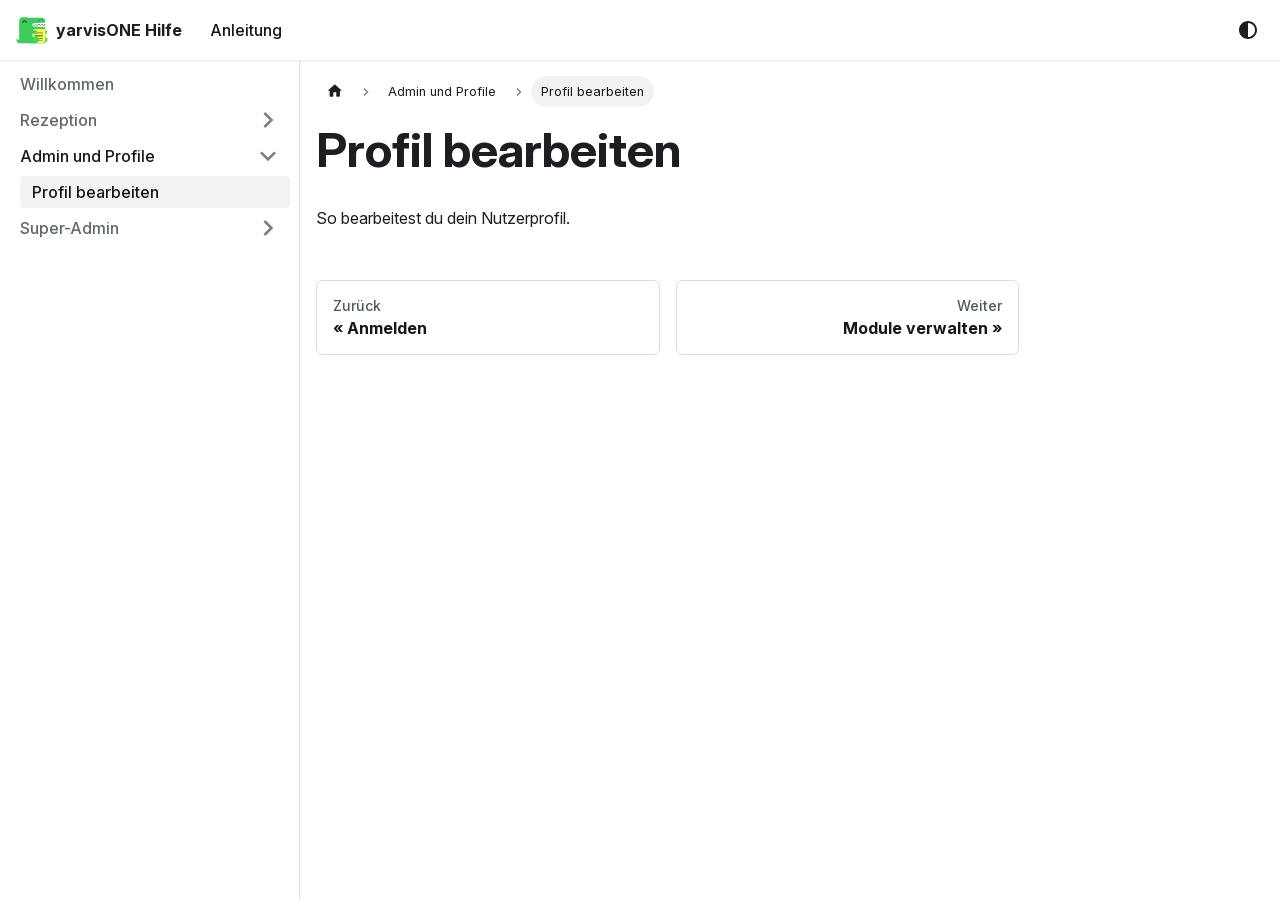
==== admin-und-profile/profil-bearbeiten/index.html @ 3ae90bac "Manual build: Branding/Catalyst-Farben, ohne Startseite Temporärer manueller Build von feature/user-" ====
<!doctype html>
<html lang="de" dir="ltr" class="docs-wrapper plugin-docs plugin-id-default docs-version-current docs-doc-page docs-doc-id-admin-und-profile/profil-bearbeiten" data-has-hydrated="false">
<head>
<meta charset="UTF-8">
<meta name="generator" content="Docusaurus v3.10.2">
<title data-rh="true">Profil bearbeiten | yarvisONE Hilfe</title><meta data-rh="true" name="viewport" content="width=device-width,initial-scale=1"><meta data-rh="true" name="twitter:card" content="summary_large_image"><meta data-rh="true" property="og:url" content="https://docs.yarvis.one/admin-und-profile/profil-bearbeiten"><meta data-rh="true" property="og:locale" content="de"><meta data-rh="true" name="docusaurus_locale" content="de"><meta data-rh="true" name="docsearch:language" content="de"><meta data-rh="true" name="docusaurus_version" content="current"><meta data-rh="true" name="docusaurus_tag" content="docs-default-current"><meta data-rh="true" name="docsearch:version" content="current"><meta data-rh="true" name="docsearch:docusaurus_tag" content="docs-default-current"><meta data-rh="true" property="og:title" content="Profil bearbeiten | yarvisONE Hilfe"><meta data-rh="true" name="description" content="So bearbeitest du dein Nutzerprofil."><meta data-rh="true" property="og:description" content="So bearbeitest du dein Nutzerprofil."><link data-rh="true" rel="icon" href="/img/favicon.ico"><link data-rh="true" rel="canonical" href="https://docs.yarvis.one/admin-und-profile/profil-bearbeiten"><link data-rh="true" rel="alternate" href="https://docs.yarvis.one/admin-und-profile/profil-bearbeiten" hreflang="de"><link data-rh="true" rel="alternate" href="https://docs.yarvis.one/admin-und-profile/profil-bearbeiten" hreflang="x-default"><script data-rh="true" type="application/ld+json">{"@context":"https://schema.org","@type":"BreadcrumbList","itemListElement":[{"@type":"ListItem","position":1,"name":"Profil bearbeiten","item":"https://docs.yarvis.one/admin-und-profile/profil-bearbeiten"}]}</script><link rel="stylesheet" href="/assets/css/styles.78bacae1.css">
<script src="/assets/js/runtime~main.dc24d5d1.js" defer="defer"></script>
<script src="/assets/js/main.1b3eb853.js" defer="defer"></script>
</head>
<body>
<svg style="display: none;"><defs>
<symbol id="theme-svg-external-link" viewBox="0 0 24 24"><path fill="currentColor" d="M21 13v10h-21v-19h12v2h-10v15h17v-8h2zm3-12h-10.988l4.035 4-6.977 7.07 2.828 2.828 6.977-7.07 4.125 4.172v-11z"/></symbol>
</defs></svg>
<script>!function(){var t=function(){try{return new URLSearchParams(window.location.search).get("docusaurus-theme")}catch(t){}}()||function(){try{return window.localStorage.getItem("theme")}catch(t){}}();document.documentElement.setAttribute("data-theme",t||(window.matchMedia("(prefers-color-scheme: dark)").matches?"dark":"light")),document.documentElement.setAttribute("data-theme-choice",t||"system")}(),function(){try{const c=new URLSearchParams(window.location.search).entries();for(var[t,e]of c)if(t.startsWith("docusaurus-data-")){var a=t.replace("docusaurus-data-","data-");document.documentElement.setAttribute(a,e)}}catch(t){}}()</script><div id="__docusaurus"><link rel="preload" as="image" href="/img/logo.svg"><div role="region" aria-label="Zum Hauptinhalt springen"><a class="skipToContent_fXgn" href="#__docusaurus_skipToContent_fallback">Zum Hauptinhalt springen</a></div><nav aria-label="Main" class="theme-layout-navbar navbar navbar--fixed-top"><div class="navbar__inner"><div class="theme-layout-navbar-left navbar__items"><button aria-label="Toggle navigation bar" aria-expanded="false" class="navbar__toggle clean-btn" type="button"><svg width="30" height="30" viewBox="0 0 30 30" aria-hidden="true"><path stroke="currentColor" stroke-linecap="round" stroke-miterlimit="10" stroke-width="2" d="M4 7h22M4 15h22M4 23h22"></path></svg></button><a class="navbar__brand" href="/"><div class="navbar__logo"><img src="/img/logo.svg" alt="yarvisONE Logo" class="themedComponent_mlkZ themedComponent--light_NVdE"><img src="/img/logo.svg" alt="yarvisONE Logo" class="themedComponent_mlkZ themedComponent--dark_xIcU"></div><b class="navbar__title text--truncate">yarvisONE Hilfe</b></a><a aria-current="page" class="navbar__item navbar__link navbar__link--active" href="/">Anleitung</a></div><div class="theme-layout-navbar-right navbar__items navbar__items--right"><div class="toggle_vylO colorModeToggle_DEke"><button class="clean-btn toggleButton_gllP toggleButtonDisabled_aARS" type="button" disabled="" title="system mode" aria-label="Umschalten zwischen dunkler und heller Ansicht (momentan system mode)"><svg viewBox="0 0 24 24" width="24" height="24" aria-hidden="true" class="toggleIcon_g3eP lightToggleIcon_pyhR"><path fill="currentColor" d="M12,9c1.65,0,3,1.35,3,3s-1.35,3-3,3s-3-1.35-3-3S10.35,9,12,9 M12,7c-2.76,0-5,2.24-5,5s2.24,5,5,5s5-2.24,5-5 S14.76,7,12,7L12,7z M2,13l2,0c0.55,0,1-0.45,1-1s-0.45-1-1-1l-2,0c-0.55,0-1,0.45-1,1S1.45,13,2,13z M20,13l2,0c0.55,0,1-0.45,1-1 s-0.45-1-1-1l-2,0c-0.55,0-1,0.45-1,1S19.45,13,20,13z M11,2v2c0,0.55,0.45,1,1,1s1-0.45,1-1V2c0-0.55-0.45-1-1-1S11,1.45,11,2z M11,20v2c0,0.55,0.45,1,1,1s1-0.45,1-1v-2c0-0.55-0.45-1-1-1C11.45,19,11,19.45,11,20z M5.99,4.58c-0.39-0.39-1.03-0.39-1.41,0 c-0.39,0.39-0.39,1.03,0,1.41l1.06,1.06c0.39,0.39,1.03,0.39,1.41,0s0.39-1.03,0-1.41L5.99,4.58z M18.36,16.95 c-0.39-0.39-1.03-0.39-1.41,0c-0.39,0.39-0.39,1.03,0,1.41l1.06,1.06c0.39,0.39,1.03,0.39,1.41,0c0.39-0.39,0.39-1.03,0-1.41 L18.36,16.95z M19.42,5.99c0.39-0.39,0.39-1.03,0-1.41c-0.39-0.39-1.03-0.39-1.41,0l-1.06,1.06c-0.39,0.39-0.39,1.03,0,1.41 s1.03,0.39,1.41,0L19.42,5.99z M7.05,18.36c0.39-0.39,0.39-1.03,0-1.41c-0.39-0.39-1.03-0.39-1.41,0l-1.06,1.06 c-0.39,0.39-0.39,1.03,0,1.41s1.03,0.39,1.41,0L7.05,18.36z"></path></svg><svg viewBox="0 0 24 24" width="24" height="24" aria-hidden="true" class="toggleIcon_g3eP darkToggleIcon_wfgR"><path fill="currentColor" d="M9.37,5.51C9.19,6.15,9.1,6.82,9.1,7.5c0,4.08,3.32,7.4,7.4,7.4c0.68,0,1.35-0.09,1.99-0.27C17.45,17.19,14.93,19,12,19 c-3.86,0-7-3.14-7-7C5,9.07,6.81,6.55,9.37,5.51z M12,3c-4.97,0-9,4.03-9,9s4.03,9,9,9s9-4.03,9-9c0-0.46-0.04-0.92-0.1-1.36 c-0.98,1.37-2.58,2.26-4.4,2.26c-2.98,0-5.4-2.42-5.4-5.4c0-1.81,0.89-3.42,2.26-4.4C12.92,3.04,12.46,3,12,3L12,3z"></path></svg><svg viewBox="0 0 24 24" width="24" height="24" aria-hidden="true" class="toggleIcon_g3eP systemToggleIcon_QzmC"><path fill="currentColor" d="m12 21c4.971 0 9-4.029 9-9s-4.029-9-9-9-9 4.029-9 9 4.029 9 9 9zm4.95-13.95c1.313 1.313 2.05 3.093 2.05 4.95s-0.738 3.637-2.05 4.95c-1.313 1.313-3.093 2.05-4.95 2.05v-14c1.857 0 3.637 0.737 4.95 2.05z"></path></svg></button></div><div class="navbarSearchContainer_Bca1"></div></div></div><div role="presentation" class="navbar-sidebar__backdrop"></div></nav><div id="__docusaurus_skipToContent_fallback" class="theme-layout-main main-wrapper mainWrapper_z2l0"><div class="docsWrapper_hBAB"><button aria-label="Zurück nach oben scrollen" class="clean-btn theme-back-to-top-button backToTopButton_sjWU" type="button"></button><div class="docRoot_UBD9"><aside class="theme-doc-sidebar-container docSidebarContainer_YfHR"><div class="sidebarViewport_aRkj"><div class="sidebar_njMd"><nav aria-label="Docs sidebar" class="menu thin-scrollbar menu_SIkG"><ul class="theme-doc-sidebar-menu menu__list"><li class="theme-doc-sidebar-item-link theme-doc-sidebar-item-link-level-1 menu__list-item"><a class="menu__link" href="/"><span class="linkLabel_WmDU">Willkommen</span></a></li><li class="theme-doc-sidebar-item-category theme-doc-sidebar-item-category-level-1 menu__list-item menu__list-item--collapsed"><div class="menu__list-item-collapsible"><a class="categoryLink_byQd menu__link menu__link--sublist menu__link--sublist-caret" role="button" aria-expanded="false" href="/rezeption/login"><span class="categoryLinkLabel_W154">Rezeption</span></a></div></li><li class="theme-doc-sidebar-item-category theme-doc-sidebar-item-category-level-1 menu__list-item"><div class="menu__list-item-collapsible"><a class="categoryLink_byQd menu__link menu__link--sublist menu__link--sublist-caret menu__link--active" role="button" aria-expanded="true" href="/admin-und-profile/profil-bearbeiten"><span class="categoryLinkLabel_W154">Admin und Profile</span></a></div><ul class="menu__list"><li class="theme-doc-sidebar-item-link theme-doc-sidebar-item-link-level-2 menu__list-item"><a class="menu__link menu__link--active" aria-current="page" tabindex="0" href="/admin-und-profile/profil-bearbeiten"><span class="linkLabel_WmDU">Profil bearbeiten</span></a></li></ul></li><li class="theme-doc-sidebar-item-category theme-doc-sidebar-item-category-level-1 menu__list-item menu__list-item--collapsed"><div class="menu__list-item-collapsible"><a class="categoryLink_byQd menu__link menu__link--sublist menu__link--sublist-caret" role="button" aria-expanded="false" href="/super-admin/module-verwalten"><span class="categoryLinkLabel_W154">Super-Admin</span></a></div></li></ul></nav></div></div></aside><main class="docMainContainer_TBSr"><div class="container padding-top--md padding-bottom--lg"><div class="row"><div class="col docItemCol_VOVn"><div class="docItemContainer_Djhp"><article><nav class="theme-doc-breadcrumbs breadcrumbsContainer_Z_bl" aria-label="Breadcrumbs"><ul class="breadcrumbs"><li class="breadcrumbs__item"><a aria-label="Home page" class="breadcrumbs__link" href="/"><svg viewBox="0 0 24 24" class="breadcrumbHomeIcon_YNFT"><path d="M10 19v-5h4v5c0 .55.45 1 1 1h3c.55 0 1-.45 1-1v-7h1.7c.46 0 .68-.57.33-.87L12.67 3.6c-.38-.34-.96-.34-1.34 0l-8.36 7.53c-.34.3-.13.87.33.87H5v7c0 .55.45 1 1 1h3c.55 0 1-.45 1-1z" fill="currentColor"></path></svg></a></li><li class="breadcrumbs__item"><span class="breadcrumbs__link">Admin und Profile</span></li><li class="breadcrumbs__item breadcrumbs__item--active"><span class="breadcrumbs__link">Profil bearbeiten</span></li></ul></nav><div class="theme-doc-markdown markdown"><header><h1>Profil bearbeiten</h1></header>
<p>So bearbeitest du dein Nutzerprofil.</p></div></article><nav class="docusaurus-mt-lg pagination-nav" aria-label="Dokumentation Seiten"><a class="pagination-nav__link pagination-nav__link--prev" href="/rezeption/login"><div class="pagination-nav__sublabel">Zurück</div><div class="pagination-nav__label">Anmelden</div></a><a class="pagination-nav__link pagination-nav__link--next" href="/super-admin/module-verwalten"><div class="pagination-nav__sublabel">Weiter</div><div class="pagination-nav__label">Module verwalten</div></a></nav></div></div></div></div></main></div></div></div></div>
</body>
</html>
---- assets/css/styles.78bacae1.css ----
.col,.container{padding:0 var(--ifm-spacing-horizontal);width:100%}.markdown>h2,.markdown>h3,.markdown>h4,.markdown>h5,.markdown>h6{margin-bottom:calc(var(--ifm-heading-vertical-rhythm-bottom)*var(--ifm-leading))}.markdown li,body{word-wrap:break-word}body,ol ol,ol ul,ul ol,ul ul{margin:0}pre,table{overflow:auto}blockquote,pre{margin:0 0 var(--ifm-spacing-vertical)}.breadcrumbs__link,.button{transition-timing-function:var(--ifm-transition-timing-default)}.button,code{vertical-align:middle}.button--outline.button--active,.button--outline:active,.button--outline:hover,:root{--ifm-button-color:var(--ifm-font-color-base-inverse)}.menu__link:hover,a{transition:color var(--ifm-transition-fast) var(--ifm-transition-timing-default)}.navbar--dark,:root{--ifm-navbar-link-hover-color:var(--ifm-color-primary)}.menu,.navbar-sidebar{overflow-x:hidden}:root,html[data-theme=dark]{--ifm-color-emphasis-500:var(--ifm-color-gray-500)}.toggleButton_gllP,html{-webkit-tap-highlight-color:transparent}.clean-list,.containsTaskList_mC6p,.details_lb9f>summary,.dropdown__menu,.menu__list{list-style:none}:root{--ifm-color-scheme:light;--ifm-dark-value:10%;--ifm-darker-value:15%;--ifm-darkest-value:30%;--ifm-light-value:15%;--ifm-lighter-value:30%;--ifm-lightest-value:50%;--ifm-contrast-background-value:90%;--ifm-contrast-foreground-value:70%;--ifm-contrast-background-dark-value:70%;--ifm-contrast-foreground-dark-value:90%;--ifm-color-primary:#3578e5;--ifm-color-secondary:#ebedf0;--ifm-color-success:#00a400;--ifm-color-info:#54c7ec;--ifm-color-warning:#ffba00;--ifm-color-danger:#fa383e;--ifm-color-primary-dark:#306cce;--ifm-color-primary-darker:#2d66c3;--ifm-color-primary-darkest:#2554a0;--ifm-color-primary-light:#538ce9;--ifm-color-primary-lighter:#72a1ed;--ifm-color-primary-lightest:#9abcf2;--ifm-color-primary-contrast-background:#ebf2fc;--ifm-color-primary-contrast-foreground:#102445;--ifm-color-secondary-dark:#d4d5d8;--ifm-color-secondary-darker:#c8c9cc;--ifm-color-secondary-darkest:#a4a6a8;--ifm-color-secondary-light:#eef0f2;--ifm-color-secondary-lighter:#f1f2f5;--ifm-color-secondary-lightest:#f5f6f8;--ifm-color-secondary-contrast-background:#fdfdfe;--ifm-color-secondary-contrast-foreground:#474748;--ifm-color-success-dark:#009400;--ifm-color-success-darker:#008b00;--ifm-color-success-darkest:#007300;--ifm-color-success-light:#26b226;--ifm-color-success-lighter:#4dbf4d;--ifm-color-success-lightest:#80d280;--ifm-color-success-contrast-background:#e6f6e6;--ifm-color-success-contrast-foreground:#003100;--ifm-color-info-dark:#4cb3d4;--ifm-color-info-darker:#47a9c9;--ifm-color-info-darkest:#3b8ba5;--ifm-color-info-light:#6ecfef;--ifm-color-info-lighter:#87d8f2;--ifm-color-info-lightest:#aae3f6;--ifm-color-info-contrast-background:#eef9fd;--ifm-color-info-contrast-foreground:#193c47;--ifm-color-warning-dark:#e6a700;--ifm-color-warning-darker:#d99e00;--ifm-color-warning-darkest:#b38200;--ifm-color-warning-light:#ffc426;--ifm-color-warning-lighter:#ffcf4d;--ifm-color-warning-lightest:#ffdd80;--ifm-color-warning-contrast-background:#fff8e6;--ifm-color-warning-contrast-foreground:#4d3800;--ifm-color-danger-dark:#e13238;--ifm-color-danger-darker:#d53035;--ifm-color-danger-darkest:#af272b;--ifm-color-danger-light:#fb565b;--ifm-color-danger-lighter:#fb7478;--ifm-color-danger-lightest:#fd9c9f;--ifm-color-danger-contrast-background:#ffebec;--ifm-color-danger-contrast-foreground:#4b1113;--ifm-color-white:#fff;--ifm-color-black:#000;--ifm-color-gray-0:var(--ifm-color-white);--ifm-color-gray-100:#f5f6f7;--ifm-color-gray-200:#ebedf0;--ifm-color-gray-300:#dadde1;--ifm-color-gray-400:#ccd0d5;--ifm-color-gray-500:#bec3c9;--ifm-color-gray-600:#8d949e;--ifm-color-gray-700:#606770;--ifm-color-gray-800:#444950;--ifm-color-gray-900:#1c1e21;--ifm-color-gray-1000:var(--ifm-color-black);--ifm-color-emphasis-0:var(--ifm-color-gray-0);--ifm-color-emphasis-100:var(--ifm-color-gray-100);--ifm-color-emphasis-200:var(--ifm-color-gray-200);--ifm-color-emphasis-300:var(--ifm-color-gray-300);--ifm-color-emphasis-400:var(--ifm-color-gray-400);--ifm-color-emphasis-600:var(--ifm-color-gray-600);--ifm-color-emphasis-700:var(--ifm-color-gray-700);--ifm-color-emphasis-800:var(--ifm-color-gray-800);--ifm-color-emphasis-900:var(--ifm-color-gray-900);--ifm-color-emphasis-1000:var(--ifm-color-gray-1000);--ifm-color-content:var(--ifm-color-emphasis-900);--ifm-color-content-inverse:var(--ifm-color-emphasis-0);--ifm-color-content-secondary:#525860;--ifm-background-color:#0000;--ifm-background-surface-color:var(--ifm-color-content-inverse);--ifm-global-border-width:1px;--ifm-global-radius:0.4rem;--ifm-hover-overlay:#0000000d;--ifm-font-color-base:var(--ifm-color-content);--ifm-font-color-base-inverse:var(--ifm-color-content-inverse);--ifm-font-color-secondary:var(--ifm-color-content-secondary);--ifm-font-family-base:system-ui,-apple-system,Segoe UI,Roboto,Ubuntu,Cantarell,Noto Sans,sans-serif,BlinkMacSystemFont,"Segoe UI",Helvetica,Arial,sans-serif,"Apple Color Emoji","Segoe UI Emoji","Segoe UI Symbol";--ifm-font-family-monospace:SFMono-Regular,Menlo,Monaco,Consolas,"Liberation Mono","Courier New",monospace;--ifm-font-size-base:100%;--ifm-font-weight-light:300;--ifm-font-weight-normal:400;--ifm-font-weight-semibold:500;--ifm-font-weight-bold:700;--ifm-font-weight-base:var(--ifm-font-weight-normal);--ifm-line-height-base:1.65;--ifm-global-spacing:1rem;--ifm-spacing-vertical:var(--ifm-global-spacing);--ifm-spacing-horizontal:var(--ifm-global-spacing);--ifm-transition-fast:200ms;--ifm-transition-slow:400ms;--ifm-transition-timing-default:cubic-bezier(0.08,0.52,0.52,1);--ifm-global-shadow-lw:0 1px 2px 0 #0000001a;--ifm-global-shadow-md:0 5px 40px #0003;--ifm-global-shadow-tl:0 12px 28px 0 #0003,0 2px 4px 0 #0000001a;--ifm-z-index-dropdown:100;--ifm-z-index-fixed:200;--ifm-z-index-overlay:400;--ifm-container-width:1140px;--ifm-container-width-xl:1320px;--ifm-code-background:#f6f7f8;--ifm-code-border-radius:var(--ifm-global-radius);--ifm-code-font-size:90%;--ifm-code-padding-horizontal:0.1rem;--ifm-code-padding-vertical:0.1rem;--ifm-pre-background:var(--ifm-code-background);--ifm-pre-border-radius:var(--ifm-code-border-radius);--ifm-pre-color:inherit;--ifm-pre-line-height:1.45;--ifm-pre-padding:1rem;--ifm-heading-color:inherit;--ifm-heading-margin-top:0;--ifm-heading-margin-bottom:var(--ifm-spacing-vertical);--ifm-heading-font-family:var(--ifm-font-family-base);--ifm-heading-font-weight:var(--ifm-font-weight-bold);--ifm-heading-line-height:1.25;--ifm-h1-font-size:2rem;--ifm-h2-font-size:1.5rem;--ifm-h3-font-size:1.25rem;--ifm-h4-font-size:1rem;--ifm-h5-font-size:0.875rem;--ifm-h6-font-size:0.85rem;--ifm-image-alignment-padding:1.25rem;--ifm-leading-desktop:1.25;--ifm-leading:calc(var(--ifm-leading-desktop)*1rem);--ifm-list-left-padding:2rem;--ifm-list-margin:1rem;--ifm-list-item-margin:0.25rem;--ifm-list-paragraph-margin:1rem;--ifm-table-cell-padding:0.75rem;--ifm-table-background:#0000;--ifm-table-stripe-background:#00000008;--ifm-table-border-width:1px;--ifm-table-border-color:var(--ifm-color-emphasis-300);--ifm-table-head-background:inherit;--ifm-table-head-color:inherit;--ifm-table-head-font-weight:var(--ifm-font-weight-bold);--ifm-table-cell-color:inherit;--ifm-link-color:var(--ifm-color-primary);--ifm-link-decoration:none;--ifm-link-hover-color:var(--ifm-link-color);--ifm-link-hover-decoration:underline;--ifm-paragraph-margin-bottom:var(--ifm-leading);--ifm-blockquote-font-size:var(--ifm-font-size-base);--ifm-blockquote-border-left-width:2px;--ifm-blockquote-padding-horizontal:var(--ifm-spacing-horizontal);--ifm-blockquote-padding-vertical:0;--ifm-blockquote-shadow:none;--ifm-blockquote-color:var(--ifm-color-emphasis-800);--ifm-blockquote-border-color:var(--ifm-color-emphasis-300);--ifm-hr-background-color:var(--ifm-color-emphasis-500);--ifm-hr-height:1px;--ifm-hr-margin-vertical:1.5rem;--ifm-scrollbar-size:7px;--ifm-scrollbar-track-background-color:#f1f1f1;--ifm-scrollbar-thumb-background-color:silver;--ifm-scrollbar-thumb-hover-background-color:#a7a7a7;--ifm-alert-background-color:inherit;--ifm-alert-border-color:inherit;--ifm-alert-border-radius:var(--ifm-global-radius);--ifm-alert-border-width:0px;--ifm-alert-border-left-width:5px;--ifm-alert-color:var(--ifm-font-color-base);--ifm-alert-padding-horizontal:var(--ifm-spacing-horizontal);--ifm-alert-padding-vertical:var(--ifm-spacing-vertical);--ifm-alert-shadow:var(--ifm-global-shadow-lw);--ifm-avatar-intro-margin:1rem;--ifm-avatar-intro-alignment:inherit;--ifm-avatar-photo-size:3rem;--ifm-badge-background-color:inherit;--ifm-badge-border-color:inherit;--ifm-badge-border-radius:var(--ifm-global-radius);--ifm-badge-border-width:var(--ifm-global-border-width);--ifm-badge-color:var(--ifm-color-white);--ifm-badge-padding-horizontal:calc(var(--ifm-spacing-horizontal)*0.5);--ifm-badge-padding-vertical:calc(var(--ifm-spacing-vertical)*0.25);--ifm-breadcrumb-border-radius:1.5rem;--ifm-breadcrumb-spacing:0.5rem;--ifm-breadcrumb-color-active:var(--ifm-color-primary);--ifm-breadcrumb-item-background-active:var(--ifm-hover-overlay);--ifm-breadcrumb-padding-horizontal:0.8rem;--ifm-breadcrumb-padding-vertical:0.4rem;--ifm-breadcrumb-size-multiplier:1;--ifm-breadcrumb-separator:url('data:image/svg+xml;utf8,<svg xmlns="http://www.w3.org/2000/svg" x="0px" y="0px" viewBox="0 0 256 256"><g><g><polygon points="79.093,0 48.907,30.187 146.72,128 48.907,225.813 79.093,256 207.093,128"/></g></g><g></g><g></g><g></g><g></g><g></g><g></g><g></g><g></g><g></g><g></g><g></g><g></g><g></g><g></g><g></g></svg>');--ifm-breadcrumb-separator-filter:none;--ifm-breadcrumb-separator-size:0.5rem;--ifm-breadcrumb-separator-size-multiplier:1.25;--ifm-button-background-color:inherit;--ifm-button-border-color:var(--ifm-button-background-color);--ifm-button-border-width:var(--ifm-global-border-width);--ifm-button-font-weight:var(--ifm-font-weight-bold);--ifm-button-padding-horizontal:1.5rem;--ifm-button-padding-vertical:0.375rem;--ifm-button-size-multiplier:1;--ifm-button-transition-duration:var(--ifm-transition-fast);--ifm-button-border-radius:calc(var(--ifm-global-radius)*var(--ifm-button-size-multiplier));--ifm-button-group-spacing:2px;--ifm-card-background-color:var(--ifm-background-surface-color);--ifm-card-border-radius:calc(var(--ifm-global-radius)*2);--ifm-card-horizontal-spacing:var(--ifm-global-spacing);--ifm-card-vertical-spacing:var(--ifm-global-spacing);--ifm-toc-border-color:var(--ifm-color-emphasis-300);--ifm-toc-link-color:var(--ifm-color-content-secondary);--ifm-toc-padding-vertical:0.5rem;--ifm-toc-padding-horizontal:0.5rem;--ifm-dropdown-background-color:var(--ifm-background-surface-color);--ifm-dropdown-font-weight:var(--ifm-font-weight-semibold);--ifm-dropdown-link-color:var(--ifm-font-color-base);--ifm-dropdown-hover-background-color:var(--ifm-hover-overlay);--ifm-footer-background-color:var(--ifm-color-emphasis-100);--ifm-footer-color:inherit;--ifm-footer-link-color:var(--ifm-color-emphasis-700);--ifm-footer-link-hover-color:var(--ifm-color-primary);--ifm-footer-link-horizontal-spacing:0.5rem;--ifm-footer-padding-horizontal:calc(var(--ifm-spacing-horizontal)*2);--ifm-footer-padding-vertical:calc(var(--ifm-spacing-vertical)*2);--ifm-footer-title-color:inherit;--ifm-footer-logo-max-width:min(30rem,90vw);--ifm-hero-background-color:var(--ifm-background-surface-color);--ifm-hero-text-color:var(--ifm-color-emphasis-800);--ifm-menu-color:var(--ifm-color-emphasis-700);--ifm-menu-color-active:var(--ifm-color-primary);--ifm-menu-color-background-active:var(--ifm-hover-overlay);--ifm-menu-color-background-hover:var(--ifm-hover-overlay);--ifm-menu-link-padding-horizontal:0.75rem;--ifm-menu-link-padding-vertical:0.375rem;--ifm-menu-link-sublist-icon:url('data:image/svg+xml;utf8,<svg xmlns="http://www.w3.org/2000/svg" width="16px" height="16px" viewBox="0 0 24 24"><path fill="rgba(0,0,0,0.5)" d="M7.41 15.41L12 10.83l4.59 4.58L18 14l-6-6-6 6z"></path></svg>');--ifm-menu-link-sublist-icon-filter:none;--ifm-navbar-background-color:var(--ifm-background-surface-color);--ifm-navbar-height:3.75rem;--ifm-navbar-item-padding-horizontal:0.75rem;--ifm-navbar-item-padding-vertical:0.25rem;--ifm-navbar-link-color:var(--ifm-font-color-base);--ifm-navbar-link-active-color:var(--ifm-link-color);--ifm-navbar-padding-horizontal:var(--ifm-spacing-horizontal);--ifm-navbar-padding-vertical:calc(var(--ifm-spacing-vertical)*0.5);--ifm-navbar-shadow:var(--ifm-global-shadow-lw);--ifm-navbar-search-input-background-color:var(--ifm-color-emphasis-200);--ifm-navbar-search-input-color:var(--ifm-color-emphasis-800);--ifm-navbar-search-input-placeholder-color:var(--ifm-color-emphasis-500);--ifm-navbar-search-input-icon:url('data:image/svg+xml;utf8,<svg fill="currentColor" xmlns="http://www.w3.org/2000/svg" viewBox="0 0 16 16" height="16px" width="16px"><path d="M6.02945,10.20327a4.17382,4.17382,0,1,1,4.17382-4.17382A4.15609,4.15609,0,0,1,6.02945,10.20327Zm9.69195,4.2199L10.8989,9.59979A5.88021,5.88021,0,0,0,12.058,6.02856,6.00467,6.00467,0,1,0,9.59979,10.8989l4.82338,4.82338a.89729.89729,0,0,0,1.29912,0,.89749.89749,0,0,0-.00087-1.29909Z" /></svg>');--ifm-navbar-sidebar-width:83vw;--ifm-pagination-border-radius:var(--ifm-global-radius);--ifm-pagination-color-active:var(--ifm-color-primary);--ifm-pagination-font-size:1rem;--ifm-pagination-item-active-background:var(--ifm-hover-overlay);--ifm-pagination-page-spacing:0.2em;--ifm-pagination-padding-horizontal:calc(var(--ifm-spacing-horizontal)*1);--ifm-pagination-padding-vertical:calc(var(--ifm-spacing-vertical)*0.25);--ifm-pagination-nav-border-radius:var(--ifm-global-radius);--ifm-pagination-nav-color-hover:var(--ifm-color-primary);--ifm-pills-color-active:var(--ifm-color-primary);--ifm-pills-color-background-active:var(--ifm-hover-overlay);--ifm-pills-spacing:0.125rem;--ifm-tabs-color:var(--ifm-font-color-secondary);--ifm-tabs-color-active:var(--ifm-color-primary);--ifm-tabs-color-active-border:var(--ifm-tabs-color-active);--ifm-tabs-padding-horizontal:1rem;--ifm-tabs-padding-vertical:1rem}.badge--danger,.badge--info,.badge--primary,.badge--secondary,.badge--success,.badge--warning{--ifm-badge-border-color:var(--ifm-badge-background-color)}.button--link,.button--outline{--ifm-button-background-color:#0000}*{box-sizing:border-box}html{background-color:var(--ifm-background-color);color:var(--ifm-font-color-base);color-scheme:var(--ifm-color-scheme);font:var(--ifm-font-size-base)/var(--ifm-line-height-base) var(--ifm-font-family-base);-webkit-font-smoothing:antialiased;text-rendering:optimizelegibility;-webkit-text-size-adjust:100%;text-size-adjust:100%}iframe{border:0;color-scheme:auto}.container{margin:0 auto;max-width:var(--ifm-container-width)}.container--fluid{max-width:inherit}.row{display:flex;flex-wrap:wrap;margin:0 calc(var(--ifm-spacing-horizontal)*-1)}.margin-bottom--none,.margin-vert--none,.markdown>:last-child{margin-bottom:0!important}.margin-top--none,.margin-vert--none{margin-top:0!important}.row--no-gutters{margin-left:0;margin-right:0}.margin-horiz--none,.margin-right--none{margin-right:0!important}.row--no-gutters>.col{padding-left:0;padding-right:0}.row--align-top{align-items:flex-start}.row--align-bottom{align-items:flex-end}.menuExternalLink_NmtK,.row--align-center{align-items:center}.row--align-stretch{align-items:stretch}.row--align-baseline{align-items:baseline}.col{--ifm-col-width:100%;flex:1 0;margin-left:0;max-width:var(--ifm-col-width)}.padding-bottom--none,.padding-vert--none{padding-bottom:0!important}.padding-top--none,.padding-vert--none{padding-top:0!important}.padding-horiz--none,.padding-left--none{padding-left:0!important}.padding-horiz--none,.padding-right--none{padding-right:0!important}.col[class*=col--]{flex:0 0 var(--ifm-col-width)}.col--1{--ifm-col-width:8.33333%}.col--offset-1{margin-left:8.33333%}.col--2{--ifm-col-width:16.66667%}.col--offset-2{margin-left:16.66667%}.col--3{--ifm-col-width:25%}.col--offset-3{margin-left:25%}.col--4{--ifm-col-width:33.33333%}.col--offset-4{margin-left:33.33333%}.col--5{--ifm-col-width:41.66667%}.col--offset-5{margin-left:41.66667%}.col--6{--ifm-col-width:50%}.col--offset-6{margin-left:50%}.col--7{--ifm-col-width:58.33333%}.col--offset-7{margin-left:58.33333%}.col--8{--ifm-col-width:66.66667%}.col--offset-8{margin-left:66.66667%}.col--9{--ifm-col-width:75%}.col--offset-9{margin-left:75%}.col--10{--ifm-col-width:83.33333%}.col--offset-10{margin-left:83.33333%}.col--11{--ifm-col-width:91.66667%}.col--offset-11{margin-left:91.66667%}.col--12{--ifm-col-width:100%}.col--offset-12{margin-left:100%}.margin-horiz--none,.margin-left--none{margin-left:0!important}.margin--none{margin:0!important}.margin-bottom--xs,.margin-vert--xs{margin-bottom:.25rem!important}.margin-top--xs,.margin-vert--xs{margin-top:.25rem!important}.margin-horiz--xs,.margin-left--xs{margin-left:.25rem!important}.margin-horiz--xs,.margin-right--xs{margin-right:.25rem!important}.margin--xs{margin:.25rem!important}.margin-bottom--sm,.margin-vert--sm{margin-bottom:.5rem!important}.margin-top--sm,.margin-vert--sm{margin-top:.5rem!important}.margin-horiz--sm,.margin-left--sm{margin-left:.5rem!important}.margin-horiz--sm,.margin-right--sm{margin-right:.5rem!important}.margin--sm{margin:.5rem!important}.margin-bottom--md,.margin-vert--md{margin-bottom:1rem!important}.margin-top--md,.margin-vert--md{margin-top:1rem!important}.margin-horiz--md,.margin-left--md{margin-left:1rem!important}.margin-horiz--md,.margin-right--md{margin-right:1rem!important}.margin--md{margin:1rem!important}.margin-bottom--lg,.margin-vert--lg{margin-bottom:2rem!important}.margin-top--lg,.margin-vert--lg{margin-top:2rem!important}.margin-horiz--lg,.margin-left--lg{margin-left:2rem!important}.margin-horiz--lg,.margin-right--lg{margin-right:2rem!important}.margin--lg{margin:2rem!important}.margin-bottom--xl,.margin-vert--xl{margin-bottom:5rem!important}.margin-top--xl,.margin-vert--xl{margin-top:5rem!important}.margin-horiz--xl,.margin-left--xl{margin-left:5rem!important}.margin-horiz--xl,.margin-right--xl{margin-right:5rem!important}.margin--xl{margin:5rem!important}.padding--none{padding:0!important}.padding-bottom--xs,.padding-vert--xs{padding-bottom:.25rem!important}.padding-top--xs,.padding-vert--xs{padding-top:.25rem!important}.padding-horiz--xs,.padding-left--xs{padding-left:.25rem!important}.padding-horiz--xs,.padding-right--xs{padding-right:.25rem!important}.padding--xs{padding:.25rem!important}.padding-bottom--sm,.padding-vert--sm{padding-bottom:.5rem!important}.padding-top--sm,.padding-vert--sm{padding-top:.5rem!important}.padding-horiz--sm,.padding-left--sm{padding-left:.5rem!important}.padding-horiz--sm,.padding-right--sm{padding-right:.5rem!important}.padding--sm{padding:.5rem!important}.padding-bottom--md,.padding-vert--md{padding-bottom:1rem!important}.padding-top--md,.padding-vert--md{padding-top:1rem!important}.padding-horiz--md,.padding-left--md{padding-left:1rem!important}.padding-horiz--md,.padding-right--md{padding-right:1rem!important}.padding--md{padding:1rem!important}.padding-bottom--lg,.padding-vert--lg{padding-bottom:2rem!important}.padding-top--lg,.padding-vert--lg{padding-top:2rem!important}.padding-horiz--lg,.padding-left--lg{padding-left:2rem!important}.padding-horiz--lg,.padding-right--lg{padding-right:2rem!important}.padding--lg{padding:2rem!important}.padding-bottom--xl,.padding-vert--xl{padding-bottom:5rem!important}.padding-top--xl,.padding-vert--xl{padding-top:5rem!important}.padding-horiz--xl,.padding-left--xl{padding-left:5rem!important}.padding-horiz--xl,.padding-right--xl{padding-right:5rem!important}.padding--xl{padding:5rem!important}code{background-color:var(--ifm-code-background);border:.1rem solid #0000001a;border-radius:var(--ifm-code-border-radius);font-family:var(--ifm-font-family-monospace);font-size:var(--ifm-code-font-size);padding:var(--ifm-code-padding-vertical) var(--ifm-code-padding-horizontal)}a code{color:inherit}pre{background-color:var(--ifm-pre-background);border-radius:var(--ifm-pre-border-radius);color:var(--ifm-pre-color);font:var(--ifm-code-font-size)/var(--ifm-pre-line-height) var(--ifm-font-family-monospace);padding:var(--ifm-pre-padding)}pre code{background-color:initial;border:none;font-size:100%;line-height:inherit;padding:0}kbd{background-color:var(--ifm-color-emphasis-0);border:1px solid var(--ifm-color-emphasis-400);border-radius:.2rem;box-shadow:inset 0 -1px 0 var(--ifm-color-emphasis-400);color:var(--ifm-color-emphasis-800);font:80% var(--ifm-font-family-monospace);padding:.15rem .3rem}h1,h2,h3,h4,h5,h6{color:var(--ifm-heading-color);font-family:var(--ifm-heading-font-family);font-weight:var(--ifm-heading-font-weight);line-height:var(--ifm-heading-line-height);margin:var(--ifm-heading-margin-top) 0 var(--ifm-heading-margin-bottom) 0}h1{font-size:var(--ifm-h1-font-size)}h2{font-size:var(--ifm-h2-font-size)}h3{font-size:var(--ifm-h3-font-size)}h4{font-size:var(--ifm-h4-font-size)}h5{font-size:var(--ifm-h5-font-size)}h6{font-size:var(--ifm-h6-font-size)}img{max-width:100%}img[align=right]{padding-left:var(--image-alignment-padding)}img[align=left]{padding-right:var(--image-alignment-padding)}.markdown{--ifm-h1-vertical-rhythm-top:3;--ifm-h2-vertical-rhythm-top:2;--ifm-h3-vertical-rhythm-top:1.5;--ifm-heading-vertical-rhythm-top:1.25;--ifm-h1-vertical-rhythm-bottom:1.25;--ifm-heading-vertical-rhythm-bottom:1}.markdown:after,.markdown:before{content:"";display:table}.markdown:after{clear:both}.markdown h1:first-child{--ifm-h1-font-size:3rem;margin-bottom:calc(var(--ifm-h1-vertical-rhythm-bottom)*var(--ifm-leading))}.markdown>h2{--ifm-h2-font-size:2rem;margin-top:calc(var(--ifm-h2-vertical-rhythm-top)*var(--ifm-leading))}.markdown>h3{--ifm-h3-font-size:1.5rem;margin-top:calc(var(--ifm-h3-vertical-rhythm-top)*var(--ifm-leading))}.markdown>h4,.markdown>h5,.markdown>h6{margin-top:calc(var(--ifm-heading-vertical-rhythm-top)*var(--ifm-leading))}.markdown>p,.markdown>pre,.markdown>ul{margin-bottom:var(--ifm-leading)}.markdown li>p{margin-top:var(--ifm-list-paragraph-margin)}.markdown li+li{margin-top:var(--ifm-list-item-margin)}ol,ul{margin:0 0 var(--ifm-list-margin);padding-left:var(--ifm-list-left-padding)}ol ol,ul ol{list-style-type:lower-roman}ol ol ol,ol ul ol,ul ol ol,ul ul ol{list-style-type:lower-alpha}table{border-collapse:collapse;display:block;margin-bottom:var(--ifm-spacing-vertical)}table thead tr{border-bottom:2px solid var(--ifm-table-border-color)}table thead,table tr:nth-child(2n){background-color:var(--ifm-table-stripe-background)}table tr{background-color:var(--ifm-table-background);border-top:var(--ifm-table-border-width) solid var(--ifm-table-border-color)}table td,table th{border:var(--ifm-table-border-width) solid var(--ifm-table-border-color);padding:var(--ifm-table-cell-padding)}table th{background-color:var(--ifm-table-head-background);color:var(--ifm-table-head-color);font-weight:var(--ifm-table-head-font-weight)}table td{color:var(--ifm-table-cell-color)}strong{font-weight:var(--ifm-font-weight-bold)}a{color:var(--ifm-link-color);text-decoration:var(--ifm-link-decoration)}a:hover{color:var(--ifm-link-hover-color);text-decoration:var(--ifm-link-hover-decoration)}.button:hover,.text--no-decoration,.text--no-decoration:hover,a:not([href]){-webkit-text-decoration:none;text-decoration:none}p{margin:0 0 var(--ifm-paragraph-margin-bottom)}blockquote{border-left:var(--ifm-blockquote-border-left-width) solid var(--ifm-blockquote-border-color);box-shadow:var(--ifm-blockquote-shadow);color:var(--ifm-blockquote-color);font-size:var(--ifm-blockquote-font-size);padding:var(--ifm-blockquote-padding-vertical) var(--ifm-blockquote-padding-horizontal)}blockquote>:first-child{margin-top:0}blockquote>:last-child{margin-bottom:0}hr{background-color:var(--ifm-hr-background-color);border:0;height:var(--ifm-hr-height);margin:var(--ifm-hr-margin-vertical) 0}.shadow--lw{box-shadow:var(--ifm-global-shadow-lw)!important}.shadow--md{box-shadow:var(--ifm-global-shadow-md)!important}.shadow--tl{box-shadow:var(--ifm-global-shadow-tl)!important}.text--primary,.wordWrapButtonEnabled_uzNF .wordWrapButtonIcon_b1P5{color:var(--ifm-color-primary)}.text--secondary{color:var(--ifm-color-secondary)}.text--success{color:var(--ifm-color-success)}.text--info{color:var(--ifm-color-info)}.text--warning{color:var(--ifm-color-warning)}.text--danger{color:var(--ifm-color-danger)}.text--center{text-align:center}.text--left{text-align:left}.text--justify{text-align:justify}.text--right{text-align:right}.text--capitalize{text-transform:capitalize}.text--lowercase{text-transform:lowercase}.admonitionHeading_Gvgb,.alert__heading,.text--uppercase{text-transform:uppercase}.text--light{font-weight:var(--ifm-font-weight-light)}.text--normal{font-weight:var(--ifm-font-weight-normal)}.text--semibold{font-weight:var(--ifm-font-weight-semibold)}.text--bold{font-weight:var(--ifm-font-weight-bold)}.text--italic{font-style:italic}.text--truncate{overflow:hidden;text-overflow:ellipsis;white-space:nowrap}.text--break{word-wrap:break-word!important;word-break:break-word!important}.clean-btn{background:none;border:none;color:inherit;cursor:pointer;font-family:inherit;padding:0}.alert,.alert .close{color:var(--ifm-alert-foreground-color)}.clean-list{padding-left:0}.alert--primary{--ifm-alert-background-color:var(--ifm-color-primary-contrast-background);--ifm-alert-background-color-highlight:#3578e526;--ifm-alert-foreground-color:var(--ifm-color-primary-contrast-foreground);--ifm-alert-border-color:var(--ifm-color-primary-dark)}.alert--secondary{--ifm-alert-background-color:var(--ifm-color-secondary-contrast-background);--ifm-alert-background-color-highlight:#ebedf026;--ifm-alert-foreground-color:var(--ifm-color-secondary-contrast-foreground);--ifm-alert-border-color:var(--ifm-color-secondary-dark)}.alert--success{--ifm-alert-background-color:var(--ifm-color-success-contrast-background);--ifm-alert-background-color-highlight:#00a40026;--ifm-alert-foreground-color:var(--ifm-color-success-contrast-foreground);--ifm-alert-border-color:var(--ifm-color-success-dark)}.alert--info{--ifm-alert-background-color:var(--ifm-color-info-contrast-background);--ifm-alert-background-color-highlight:#54c7ec26;--ifm-alert-foreground-color:var(--ifm-color-info-contrast-foreground);--ifm-alert-border-color:var(--ifm-color-info-dark)}.alert--warning{--ifm-alert-background-color:var(--ifm-color-warning-contrast-background);--ifm-alert-background-color-highlight:#ffba0026;--ifm-alert-foreground-color:var(--ifm-color-warning-contrast-foreground);--ifm-alert-border-color:var(--ifm-color-warning-dark)}.alert--danger{--ifm-alert-background-color:var(--ifm-color-danger-contrast-background);--ifm-alert-background-color-highlight:#fa383e26;--ifm-alert-foreground-color:var(--ifm-color-danger-contrast-foreground);--ifm-alert-border-color:var(--ifm-color-danger-dark)}.alert{--ifm-code-background:var(--ifm-alert-background-color-highlight);--ifm-link-color:var(--ifm-alert-foreground-color);--ifm-link-hover-color:var(--ifm-alert-foreground-color);--ifm-link-decoration:underline;--ifm-tabs-color:var(--ifm-alert-foreground-color);--ifm-tabs-color-active:var(--ifm-alert-foreground-color);--ifm-tabs-color-active-border:var(--ifm-alert-border-color);background-color:var(--ifm-alert-background-color);border:var(--ifm-alert-border-width) solid var(--ifm-alert-border-color);border-left-width:var(--ifm-alert-border-left-width);border-radius:var(--ifm-alert-border-radius);box-shadow:var(--ifm-alert-shadow);padding:var(--ifm-alert-padding-vertical) var(--ifm-alert-padding-horizontal)}.alert__heading{align-items:center;display:flex;font:700 var(--ifm-h5-font-size)/var(--ifm-heading-line-height) var(--ifm-heading-font-family);margin-bottom:.5rem}.alert__icon{display:inline-flex;margin-right:.4em}.alert__icon svg{fill:var(--ifm-alert-foreground-color);stroke:var(--ifm-alert-foreground-color);stroke-width:0}.alert .close{margin:calc(var(--ifm-alert-padding-vertical)*-1) calc(var(--ifm-alert-padding-horizontal)*-1) 0 0;opacity:.75}.alert .close:focus,.alert .close:hover{opacity:1}.alert a{text-decoration-color:var(--ifm-alert-border-color)}.alert a:hover{text-decoration-thickness:2px}.avatar{column-gap:var(--ifm-avatar-intro-margin);display:flex}.avatar__photo{border-radius:50%;display:block;height:var(--ifm-avatar-photo-size);overflow:hidden;width:var(--ifm-avatar-photo-size)}.card--full-height,.navbar__logo img,body,html{height:100%}.avatar__photo--sm{--ifm-avatar-photo-size:2rem}.avatar__photo--lg{--ifm-avatar-photo-size:4rem}.avatar__photo--xl{--ifm-avatar-photo-size:6rem}.avatar__intro{display:flex;flex:1 1;flex-direction:column;justify-content:center;text-align:var(--ifm-avatar-intro-alignment)}.badge,.breadcrumbs__item,.breadcrumbs__link,.button,.dropdown>.navbar__link:after{display:inline-block}.avatar__name{font:700 var(--ifm-h4-font-size)/var(--ifm-heading-line-height) var(--ifm-font-family-base)}.avatar__subtitle{margin-top:.25rem}.avatar--vertical{--ifm-avatar-intro-alignment:center;--ifm-avatar-intro-margin:0.5rem;align-items:center;flex-direction:column}.badge{background-color:var(--ifm-badge-background-color);border:var(--ifm-badge-border-width) solid var(--ifm-badge-border-color);border-radius:var(--ifm-badge-border-radius);color:var(--ifm-badge-color);font-size:75%;font-weight:var(--ifm-font-weight-bold);line-height:1;padding:var(--ifm-badge-padding-vertical) var(--ifm-badge-padding-horizontal)}.badge--primary{--ifm-badge-background-color:var(--ifm-color-primary)}.badge--secondary{--ifm-badge-background-color:var(--ifm-color-secondary);color:var(--ifm-color-black)}.breadcrumbs__link,.button.button--secondary.button--outline:not(.button--active):not(:hover){color:var(--ifm-font-color-base)}.badge--success{--ifm-badge-background-color:var(--ifm-color-success)}.badge--info{--ifm-badge-background-color:var(--ifm-color-info)}.badge--warning{--ifm-badge-background-color:var(--ifm-color-warning)}.badge--danger{--ifm-badge-background-color:var(--ifm-color-danger)}.breadcrumbs{margin-bottom:0;padding-left:0}.breadcrumbs__item:not(:last-child):after{background:var(--ifm-breadcrumb-separator) center;content:" ";display:inline-block;filter:var(--ifm-breadcrumb-separator-filter);height:calc(var(--ifm-breadcrumb-separator-size)*var(--ifm-breadcrumb-size-multiplier)*var(--ifm-breadcrumb-separator-size-multiplier));margin:0 var(--ifm-breadcrumb-spacing);opacity:.5;width:calc(var(--ifm-breadcrumb-separator-size)*var(--ifm-breadcrumb-size-multiplier)*var(--ifm-breadcrumb-separator-size-multiplier))}.breadcrumbs__item--active .breadcrumbs__link{background:var(--ifm-breadcrumb-item-background-active);color:var(--ifm-breadcrumb-color-active)}.breadcrumbs__link{border-radius:var(--ifm-breadcrumb-border-radius);font-size:calc(1rem*var(--ifm-breadcrumb-size-multiplier));padding:calc(var(--ifm-breadcrumb-padding-vertical)*var(--ifm-breadcrumb-size-multiplier)) calc(var(--ifm-breadcrumb-padding-horizontal)*var(--ifm-breadcrumb-size-multiplier));transition-duration:var(--ifm-transition-fast);transition-property:background,color}.breadcrumbs__link:any-link:hover,.breadcrumbs__link:link:hover,.breadcrumbs__link:visited:hover,area[href].breadcrumbs__link:hover{background:var(--ifm-breadcrumb-item-background-active);-webkit-text-decoration:none;text-decoration:none}.breadcrumbs--sm{--ifm-breadcrumb-size-multiplier:0.8}.breadcrumbs--lg{--ifm-breadcrumb-size-multiplier:1.2}.button{background-color:var(--ifm-button-background-color);border:var(--ifm-button-border-width) solid var(--ifm-button-border-color);border-radius:var(--ifm-button-border-radius);cursor:pointer;font-size:calc(.875rem*var(--ifm-button-size-multiplier));font-weight:var(--ifm-button-font-weight);line-height:1.5;padding:calc(var(--ifm-button-padding-vertical)*var(--ifm-button-size-multiplier)) calc(var(--ifm-button-padding-horizontal)*var(--ifm-button-size-multiplier));text-align:center;transition-duration:var(--ifm-button-transition-duration);transition-property:color,background,border-color;-webkit-user-select:none;user-select:none;white-space:nowrap}.button,.button:hover{color:var(--ifm-button-color)}.button--outline{--ifm-button-color:var(--ifm-button-border-color)}.button--outline:hover{--ifm-button-background-color:var(--ifm-button-border-color)}.button--link{--ifm-button-border-color:#0000;color:var(--ifm-link-color);text-decoration:var(--ifm-link-decoration)}.button--link.button--active,.button--link:active,.button--link:hover{color:var(--ifm-link-hover-color);text-decoration:var(--ifm-link-hover-decoration)}.dropdown__link--active,.dropdown__link:hover,.menu__link:hover,.navbar__brand:hover,.navbar__link--active,.navbar__link:hover,.pagination-nav__link:hover,.pagination__link:hover,.tag_zVej:hover{-webkit-text-decoration:none;text-decoration:none}.button.disabled,.button:disabled,.button[disabled]{opacity:.65;pointer-events:none}.button--sm{--ifm-button-size-multiplier:0.8}.button--lg{--ifm-button-size-multiplier:1.35}.button--block{display:block;width:100%}.button.button--secondary{color:var(--ifm-color-gray-900)}:where(.button--primary){--ifm-button-background-color:var(--ifm-color-primary);--ifm-button-border-color:var(--ifm-color-primary)}:where(.button--primary):not(.button--outline):hover{--ifm-button-background-color:var(--ifm-color-primary-dark);--ifm-button-border-color:var(--ifm-color-primary-dark)}.button--primary.button--active,.button--primary:active{--ifm-button-background-color:var(--ifm-color-primary-darker);--ifm-button-border-color:var(--ifm-color-primary-darker)}:where(.button--secondary){--ifm-button-background-color:var(--ifm-color-secondary);--ifm-button-border-color:var(--ifm-color-secondary)}:where(.button--secondary):not(.button--outline):hover{--ifm-button-background-color:var(--ifm-color-secondary-dark);--ifm-button-border-color:var(--ifm-color-secondary-dark)}.button--secondary.button--active,.button--secondary:active{--ifm-button-background-color:var(--ifm-color-secondary-darker);--ifm-button-border-color:var(--ifm-color-secondary-darker)}:where(.button--success){--ifm-button-background-color:var(--ifm-color-success);--ifm-button-border-color:var(--ifm-color-success)}:where(.button--success):not(.button--outline):hover{--ifm-button-background-color:var(--ifm-color-success-dark);--ifm-button-border-color:var(--ifm-color-success-dark)}.button--success.button--active,.button--success:active{--ifm-button-background-color:var(--ifm-color-success-darker);--ifm-button-border-color:var(--ifm-color-success-darker)}:where(.button--info){--ifm-button-background-color:var(--ifm-color-info);--ifm-button-border-color:var(--ifm-color-info)}:where(.button--info):not(.button--outline):hover{--ifm-button-background-color:var(--ifm-color-info-dark);--ifm-button-border-color:var(--ifm-color-info-dark)}.button--info.button--active,.button--info:active{--ifm-button-background-color:var(--ifm-color-info-darker);--ifm-button-border-color:var(--ifm-color-info-darker)}:where(.button--warning){--ifm-button-background-color:var(--ifm-color-warning);--ifm-button-border-color:var(--ifm-color-warning)}:where(.button--warning):not(.button--outline):hover{--ifm-button-background-color:var(--ifm-color-warning-dark);--ifm-button-border-color:var(--ifm-color-warning-dark)}.button--warning.button--active,.button--warning:active{--ifm-button-background-color:var(--ifm-color-warning-darker);--ifm-button-border-color:var(--ifm-color-warning-darker)}:where(.button--danger){--ifm-button-background-color:var(--ifm-color-danger);--ifm-button-border-color:var(--ifm-color-danger)}:where(.button--danger):not(.button--outline):hover{--ifm-button-background-color:var(--ifm-color-danger-dark);--ifm-button-border-color:var(--ifm-color-danger-dark)}.button--danger.button--active,.button--danger:active{--ifm-button-background-color:var(--ifm-color-danger-darker);--ifm-button-border-color:var(--ifm-color-danger-darker)}.button-group{display:inline-flex;gap:var(--ifm-button-group-spacing)}.button-group>.button:not(:first-child){border-bottom-left-radius:0;border-top-left-radius:0}.button-group>.button:not(:last-child){border-bottom-right-radius:0;border-top-right-radius:0}.button-group--block{display:flex;justify-content:stretch}.button-group--block>.button{flex-grow:1}.card{background-color:var(--ifm-card-background-color);border-radius:var(--ifm-card-border-radius);box-shadow:var(--ifm-global-shadow-lw);display:flex;flex-direction:column;overflow:hidden}.card__image{padding-top:var(--ifm-card-vertical-spacing)}.card__image:first-child{padding-top:0}.card__body,.card__footer,.card__header{padding:var(--ifm-card-vertical-spacing) var(--ifm-card-horizontal-spacing)}.card__body:not(:last-child),.card__footer:not(:last-child),.card__header:not(:last-child){padding-bottom:0}.card__body>:last-child,.card__footer>:last-child,.card__header>:last-child{margin-bottom:0}.card__footer{margin-top:auto}.table-of-contents{font-size:.8rem;margin-bottom:0;padding:var(--ifm-toc-padding-vertical) 0}.table-of-contents,.table-of-contents ul{list-style:none;padding-left:var(--ifm-toc-padding-horizontal)}.table-of-contents li{margin:var(--ifm-toc-padding-vertical) var(--ifm-toc-padding-horizontal)}.table-of-contents__left-border{border-left:1px solid var(--ifm-toc-border-color)}.table-of-contents__link{color:var(--ifm-toc-link-color);display:block}.table-of-contents__link--active,.table-of-contents__link--active code,.table-of-contents__link:hover,.table-of-contents__link:hover code{color:var(--ifm-color-primary);-webkit-text-decoration:none;text-decoration:none}.close{color:var(--ifm-color-black);float:right;font-size:1.5rem;font-weight:var(--ifm-font-weight-bold);line-height:1;opacity:.5;padding:1rem;transition:opacity var(--ifm-transition-fast) var(--ifm-transition-timing-default)}.close:hover{opacity:.7}.close:focus,.theme-code-block-highlighted-line .codeLineNumber_Tfdd:before{opacity:.8}.dropdown{display:inline-flex;font-weight:var(--ifm-dropdown-font-weight);position:relative;vertical-align:top}.dropdown--hoverable:hover .dropdown__menu,.dropdown--show .dropdown__menu{opacity:1;pointer-events:all;transform:translateY(-1px);visibility:visible}#nprogress,.dropdown__menu,.navbar__item.dropdown .navbar__link:not([href]){pointer-events:none}.dropdown--right .dropdown__menu{left:inherit;right:0}.dropdown--nocaret .navbar__link:after{content:none!important}.dropdown__menu{background-color:var(--ifm-dropdown-background-color);border-radius:var(--ifm-global-radius);box-shadow:var(--ifm-global-shadow-md);left:0;max-height:80vh;min-width:10rem;opacity:0;overflow-y:auto;padding:.5rem;position:absolute;top:calc(100% - var(--ifm-navbar-item-padding-vertical) + .3rem);transform:translateY(-.625rem);transition-duration:var(--ifm-transition-fast);transition-property:opacity,transform,visibility;transition-timing-function:var(--ifm-transition-timing-default);visibility:hidden;z-index:var(--ifm-z-index-dropdown)}.menu__caret,.menu__link,.menu__list-item-collapsible{border-radius:.25rem;transition:background var(--ifm-transition-fast) var(--ifm-transition-timing-default)}.dropdown__link{border-radius:.25rem;color:var(--ifm-dropdown-link-color);display:block;font-size:.875rem;margin-top:.2rem;padding:.25rem .5rem;white-space:nowrap}.dropdown__link--active,.dropdown__link:hover{background-color:var(--ifm-dropdown-hover-background-color);color:var(--ifm-dropdown-link-color)}.dropdown__link--active,.dropdown__link--active:hover{--ifm-dropdown-link-color:var(--ifm-link-color)}.dropdown>.navbar__link:after{border-color:currentcolor #0000;border-style:solid;border-width:.4em .4em 0;content:"";margin-left:.3em;position:relative;top:2px;transform:translateY(-50%)}.footer{background-color:var(--ifm-footer-background-color);color:var(--ifm-footer-color);padding:var(--ifm-footer-padding-vertical) var(--ifm-footer-padding-horizontal)}.footer--dark{--ifm-footer-background-color:#303846;--ifm-footer-color:var(--ifm-footer-link-color);--ifm-footer-link-color:var(--ifm-color-secondary);--ifm-footer-title-color:var(--ifm-color-white)}.footer__links{margin-bottom:1rem}.footer__link-item{color:var(--ifm-footer-link-color);line-height:2}.footer__link-item:hover{color:var(--ifm-footer-link-hover-color)}.footer__link-separator{margin:0 var(--ifm-footer-link-horizontal-spacing)}.footer__logo{margin-top:1rem;max-width:var(--ifm-footer-logo-max-width)}.footer__title{color:var(--ifm-footer-title-color);font:700 var(--ifm-h4-font-size)/var(--ifm-heading-line-height) var(--ifm-font-family-base);margin-bottom:var(--ifm-heading-margin-bottom)}.menu,.navbar__link{font-weight:var(--ifm-font-weight-semibold)}.docItemContainer_Djhp article>:first-child,.docItemContainer_Djhp header+*,.footer__item{margin-top:0}.admonitionContent_BuS1>:last-child,.collapsibleContent_i85q p:last-child,.details_lb9f>summary>p:last-child,.footer__items{margin-bottom:0}.codeBlockStandalone_MEMb,[type=checkbox]{padding:0}.hero{align-items:center;background-color:var(--ifm-hero-background-color);color:var(--ifm-hero-text-color);display:flex;padding:4rem 2rem}.hero--primary{--ifm-hero-background-color:var(--ifm-color-primary);--ifm-hero-text-color:var(--ifm-font-color-base-inverse)}.hero--dark{--ifm-hero-background-color:#303846;--ifm-hero-text-color:var(--ifm-color-white)}.hero__title{font-size:3rem}.hero__subtitle{font-size:1.5rem}.menu__list{margin:0;padding-left:0}.menu__caret,.menu__link{padding:var(--ifm-menu-link-padding-vertical) var(--ifm-menu-link-padding-horizontal)}.menu__list .menu__list{flex:0 0 100%;margin-top:.25rem;padding-left:var(--ifm-menu-link-padding-horizontal)}.menu__list-item:not(:first-child){margin-top:.25rem}.menu__list-item--collapsed .menu__list{height:0;overflow:hidden}.details_lb9f[data-collapsed=false].isBrowser_bmU9>summary:before,.details_lb9f[open]:not(.isBrowser_bmU9)>summary:before,.menu__list-item--collapsed .menu__caret:before,.menu__list-item--collapsed .menu__link--sublist:after{transform:rotate(90deg)}.menu__list-item-collapsible{display:flex;flex-wrap:wrap;position:relative}.menu__caret:hover,.menu__link:hover,.menu__list-item-collapsible--active,.menu__list-item-collapsible:hover{background:var(--ifm-menu-color-background-hover)}.menu__list-item-collapsible .menu__link--active,.menu__list-item-collapsible .menu__link:hover{background:none!important}.menu__caret,.menu__link{align-items:center;display:flex}.menu__link{color:var(--ifm-menu-color);flex:1;line-height:1.25}.menu__link:hover{color:var(--ifm-menu-color)}.menu__caret:before,.menu__link--sublist-caret:after{height:1.25rem;transform:rotate(180deg);transition:transform var(--ifm-transition-fast) linear;width:1.25rem;filter:var(--ifm-menu-link-sublist-icon-filter);content:""}.menu__link--sublist-caret:after{background:var(--ifm-menu-link-sublist-icon) 50%/2rem 2rem;margin-left:auto;min-width:1.25rem}.menu__link--active,.menu__link--active:hover{color:var(--ifm-menu-color-active)}.navbar__brand,.navbar__link{color:var(--ifm-navbar-link-color)}.menu__link--active:not(.menu__link--sublist){background-color:var(--ifm-menu-color-background-active)}.menu__caret:before{background:var(--ifm-menu-link-sublist-icon) 50%/2rem 2rem}.navbar--dark,html[data-theme=dark]{--ifm-menu-link-sublist-icon-filter:invert(100%) sepia(94%) saturate(17%) hue-rotate(223deg) brightness(104%) contrast(98%)}.navbar{background-color:var(--ifm-navbar-background-color);box-shadow:var(--ifm-navbar-shadow);height:var(--ifm-navbar-height);padding:var(--ifm-navbar-padding-vertical) var(--ifm-navbar-padding-horizontal)}.navbar,.navbar>.container,.navbar>.container-fluid{display:flex}.navbar--fixed-top{position:sticky;top:0;z-index:var(--ifm-z-index-fixed)}.navbar-sidebar,.navbar-sidebar__backdrop{bottom:0;opacity:0;position:fixed;transition-duration:var(--ifm-transition-fast);transition-timing-function:ease-in-out;left:0;top:0;visibility:hidden}.navbar__inner{display:flex;flex-wrap:wrap;justify-content:space-between;width:100%}.navbar__brand{align-items:center;display:flex;margin-right:1rem;min-width:0}.navbar__brand:hover{color:var(--ifm-navbar-link-hover-color)}.announcementBarContent_xLdY,.navbar__title{flex:1 1 auto}.navbar__toggle{display:none;margin-right:.5rem}.navbar__logo{flex:0 0 auto;height:2rem;margin-right:.5rem}.navbar__items{align-items:center;display:flex;flex:1;min-width:0}.navbar__items--center{flex:0 0 auto}.navbar__items--center .navbar__brand{margin:0}.navbar__items--center+.navbar__items--right{flex:1}.navbar__items--right{flex:0 0 auto;justify-content:flex-end}.navbar__item{display:inline-block;padding:var(--ifm-navbar-item-padding-vertical) var(--ifm-navbar-item-padding-horizontal)}.navbar__link--active,.navbar__link:hover{color:var(--ifm-navbar-link-hover-color)}.navbar--dark,.navbar--primary{--ifm-menu-color:var(--ifm-color-gray-300);--ifm-navbar-link-color:var(--ifm-color-gray-100);--ifm-navbar-search-input-background-color:#ffffff1a;--ifm-navbar-search-input-placeholder-color:#ffffff80;color:var(--ifm-color-white)}.navbar--dark{--ifm-navbar-background-color:#242526;--ifm-menu-color-background-active:#ffffff0d;--ifm-navbar-search-input-color:var(--ifm-color-white)}.navbar--primary{--ifm-navbar-background-color:var(--ifm-color-primary);--ifm-navbar-link-hover-color:var(--ifm-color-white);--ifm-menu-color-active:var(--ifm-color-white);--ifm-navbar-search-input-color:var(--ifm-color-emphasis-500)}.navbar__search-input{appearance:none;background:var(--ifm-navbar-search-input-background-color) var(--ifm-navbar-search-input-icon) no-repeat .75rem center/1rem 1rem;border:none;border-radius:2rem;color:var(--ifm-navbar-search-input-color);cursor:text;display:inline-block;font-size:1rem;height:2rem;padding:0 .5rem 0 2.25rem;width:12.5rem}.navbar__search-input::placeholder{color:var(--ifm-navbar-search-input-placeholder-color)}.navbar-sidebar{background-color:var(--ifm-navbar-background-color);box-shadow:var(--ifm-global-shadow-md);transform:translate3d(-100%,0,0);transition-property:opacity,visibility,transform;width:var(--ifm-navbar-sidebar-width)}.navbar-sidebar--show .navbar-sidebar,.navbar-sidebar__items{transform:translateZ(0)}.navbar-sidebar--show .navbar-sidebar,.navbar-sidebar--show .navbar-sidebar__backdrop{opacity:1;visibility:visible}.navbar-sidebar__backdrop{background-color:#0009;right:0;transition-property:opacity,visibility}.navbar-sidebar__brand{align-items:center;box-shadow:var(--ifm-navbar-shadow);display:flex;flex:1;height:var(--ifm-navbar-height);padding:var(--ifm-navbar-padding-vertical) var(--ifm-navbar-padding-horizontal)}.navbar-sidebar__items{display:flex;height:calc(100% - var(--ifm-navbar-height));transition:transform var(--ifm-transition-fast) ease-in-out}.navbar-sidebar__items--show-secondary{transform:translate3d(calc((var(--ifm-navbar-sidebar-width))*-1),0,0)}.navbar-sidebar__item{flex-shrink:0;padding:.5rem;width:calc(var(--ifm-navbar-sidebar-width))}.navbar-sidebar__back{background:var(--ifm-menu-color-background-active);font-size:15px;font-weight:var(--ifm-button-font-weight);margin:0 0 .2rem -.5rem;padding:.6rem 1.5rem;position:relative;text-align:left;top:-.5rem;width:calc(100% + 1rem)}.navbar-sidebar__close{display:flex;margin-left:auto}.pagination{column-gap:var(--ifm-pagination-page-spacing);display:flex;font-size:var(--ifm-pagination-font-size);padding-left:0}.pagination--sm{--ifm-pagination-font-size:0.8rem;--ifm-pagination-padding-horizontal:0.8rem;--ifm-pagination-padding-vertical:0.2rem}.pagination--lg{--ifm-pagination-font-size:1.2rem;--ifm-pagination-padding-horizontal:1.2rem;--ifm-pagination-padding-vertical:0.3rem}.pagination__item{display:inline-flex}.pagination__item>span{padding:var(--ifm-pagination-padding-vertical)}.pagination__item--active .pagination__link{color:var(--ifm-pagination-color-active)}.pagination__item--active .pagination__link,.pagination__item:not(.pagination__item--active):hover .pagination__link{background:var(--ifm-pagination-item-active-background)}.pagination__item--disabled,.pagination__item[disabled]{opacity:.25;pointer-events:none}.pagination__link{border-radius:var(--ifm-pagination-border-radius);color:var(--ifm-font-color-base);display:inline-block;padding:var(--ifm-pagination-padding-vertical) var(--ifm-pagination-padding-horizontal);transition:background var(--ifm-transition-fast) var(--ifm-transition-timing-default)}.pagination-nav{display:grid;grid-gap:var(--ifm-spacing-horizontal);gap:var(--ifm-spacing-horizontal);grid-template-columns:repeat(2,1fr)}.pagination-nav__link{border:1px solid var(--ifm-color-emphasis-300);border-radius:var(--ifm-pagination-nav-border-radius);display:block;height:100%;line-height:var(--ifm-heading-line-height);padding:var(--ifm-global-spacing);transition:border-color var(--ifm-transition-fast) var(--ifm-transition-timing-default)}.pagination-nav__link:hover{border-color:var(--ifm-pagination-nav-color-hover)}.pagination-nav__link--next{grid-column:2/3;text-align:right}.pagination-nav__label{font-size:var(--ifm-h4-font-size);font-weight:var(--ifm-heading-font-weight);word-break:break-word}.pagination-nav__link--prev .pagination-nav__label:before{content:"« "}.pagination-nav__link--next .pagination-nav__label:after{content:" »"}.pagination-nav__sublabel{color:var(--ifm-color-content-secondary);font-size:var(--ifm-h5-font-size);font-weight:var(--ifm-font-weight-semibold);margin-bottom:.25rem}.pills__item,.tabs{font-weight:var(--ifm-font-weight-bold)}.pills{display:flex;gap:var(--ifm-pills-spacing);padding-left:0}.pills__item{border-radius:.5rem;cursor:pointer;display:inline-block;padding:.25rem 1rem;transition:background var(--ifm-transition-fast) var(--ifm-transition-timing-default)}.tabs,:not(.containsTaskList_mC6p>li)>.containsTaskList_mC6p{padding-left:0}.pills__item--active{color:var(--ifm-pills-color-active)}.pills__item--active,.pills__item:not(.pills__item--active):hover{background:var(--ifm-pills-color-background-active)}.pills--block{justify-content:stretch}.pills--block .pills__item{flex-grow:1;text-align:center}.tabs{color:var(--ifm-tabs-color);display:flex;margin-bottom:0;overflow-x:auto}.tabs__item{border-bottom:3px solid #0000;border-radius:var(--ifm-global-radius);cursor:pointer;display:inline-flex;padding:var(--ifm-tabs-padding-vertical) var(--ifm-tabs-padding-horizontal);transition:background-color var(--ifm-transition-fast) var(--ifm-transition-timing-default)}.tabs__item--active{border-bottom-color:var(--ifm-tabs-color-active-border);border-bottom-left-radius:0;border-bottom-right-radius:0;color:var(--ifm-tabs-color-active)}.tabs__item:hover{background-color:var(--ifm-hover-overlay)}.tabs--block{justify-content:stretch}.tabs--block .tabs__item{flex-grow:1;justify-content:center}html[data-theme=dark]{--ifm-color-scheme:dark;--ifm-color-emphasis-0:var(--ifm-color-gray-1000);--ifm-color-emphasis-100:var(--ifm-color-gray-900);--ifm-color-emphasis-200:var(--ifm-color-gray-800);--ifm-color-emphasis-300:var(--ifm-color-gray-700);--ifm-color-emphasis-400:var(--ifm-color-gray-600);--ifm-color-emphasis-600:var(--ifm-color-gray-400);--ifm-color-emphasis-700:var(--ifm-color-gray-300);--ifm-color-emphasis-800:var(--ifm-color-gray-200);--ifm-color-emphasis-900:var(--ifm-color-gray-100);--ifm-color-emphasis-1000:var(--ifm-color-gray-0);--ifm-background-color:#1b1b1d;--ifm-background-surface-color:#242526;--ifm-hover-overlay:#ffffff0d;--ifm-color-content:#e3e3e3;--ifm-color-content-secondary:#fff;--ifm-breadcrumb-separator-filter:invert(64%) sepia(11%) saturate(0%) hue-rotate(149deg) brightness(99%) contrast(95%);--ifm-code-background:#ffffff1a;--ifm-scrollbar-track-background-color:#444;--ifm-scrollbar-thumb-background-color:#686868;--ifm-scrollbar-thumb-hover-background-color:#7a7a7a;--ifm-table-stripe-background:#ffffff12;--ifm-toc-border-color:var(--ifm-color-emphasis-200);--ifm-color-primary-contrast-background:#102445;--ifm-color-primary-contrast-foreground:#ebf2fc;--ifm-color-secondary-contrast-background:#474748;--ifm-color-secondary-contrast-foreground:#fdfdfe;--ifm-color-success-contrast-background:#003100;--ifm-color-success-contrast-foreground:#e6f6e6;--ifm-color-info-contrast-background:#193c47;--ifm-color-info-contrast-foreground:#eef9fd;--ifm-color-warning-contrast-background:#4d3800;--ifm-color-warning-contrast-foreground:#fff8e6;--ifm-color-danger-contrast-background:#4b1113;--ifm-color-danger-contrast-foreground:#ffebec}:root{--docusaurus-progress-bar-color:var(--ifm-color-primary);--ifm-font-family-base:"Inter",ui-sans-serif,system-ui,sans-serif,"Apple Color Emoji","Segoe UI Emoji","Segoe UI Symbol","Noto Color Emoji";--ifm-color-primary:#18181b;--ifm-color-primary-dark:#131316;--ifm-color-primary-darker:#0f0f11;--ifm-color-primary-darkest:#09090b;--ifm-color-primary-light:#27272a;--ifm-color-primary-lighter:#3f3f46;--ifm-color-primary-lightest:#52525b;--ifm-background-color:#fff;--ifm-navbar-background-color:#fff;--ifm-code-font-size:95%;--docusaurus-highlighted-code-line-bg:#0000001a;--docusaurus-announcement-bar-height:auto;--docusaurus-tag-list-border:var(--ifm-color-emphasis-300);--docusaurus-collapse-button-bg:#0000;--docusaurus-collapse-button-bg-hover:#0000001a;--doc-sidebar-width:300px;--doc-sidebar-hidden-width:30px}#nprogress .bar{background:var(--docusaurus-progress-bar-color);height:2px;left:0;position:fixed;top:0;width:100%;z-index:1031}#nprogress .peg{box-shadow:0 0 10px var(--docusaurus-progress-bar-color),0 0 5px var(--docusaurus-progress-bar-color);height:100%;opacity:1;position:absolute;right:0;transform:rotate(3deg) translateY(-4px);width:100px}@font-face{font-display:swap;font-family:Inter;font-style:normal;font-weight:100 900;src:url(/assets/fonts/InterVariable-c504db5c06caaf7cdfbab9c137d2f314.woff2) format("woff2")}@font-face{font-display:swap;font-family:Inter;font-style:italic;font-weight:100 900;src:url(/assets/fonts/InterVariable-Italic-01dcbad1bac635f9c9cd6154e420baa8.woff2) format("woff2")}[data-theme=dark]{--ifm-color-primary:#fafafa;--ifm-color-primary-dark:#e4e4e7;--ifm-color-primary-darker:#d4d4d8;--ifm-color-primary-darkest:#a1a1aa;--ifm-color-primary-light:#fff;--ifm-color-primary-lighter:#fff;--ifm-color-primary-lightest:#fff;--ifm-background-color:#09090b;--ifm-navbar-background-color:#09090b;--docusaurus-highlighted-code-line-bg:#ffffff1a}#__docusaurus-base-url-issue-banner-container,.docSidebarContainer_YfHR,.navbarSearchContainer_Bca1:empty,.sidebarLogo_isFc,.themedComponent_mlkZ,.toggleIcon_g3eP,html[data-announcement-bar-initially-dismissed=true] .announcementBar_mb4j{display:none}.skipToContent_fXgn{background-color:var(--ifm-background-surface-color);color:var(--ifm-color-emphasis-900);left:100%;padding:calc(var(--ifm-global-spacing)/2) var(--ifm-global-spacing);position:fixed;top:1rem;z-index:calc(var(--ifm-z-index-fixed) + 1)}.skipToContent_fXgn:focus{box-shadow:var(--ifm-global-shadow-md);left:1rem}.closeButton_CVFx{line-height:0;padding:0}.content_knG7{font-size:85%;padding:5px 0;text-align:center}.content_knG7 a{color:inherit;-webkit-text-decoration:underline;text-decoration:underline}.announcementBar_mb4j{align-items:center;background-color:var(--ifm-color-white);border-bottom:1px solid var(--ifm-color-emphasis-100);color:var(--ifm-color-black);display:flex;height:var(--docusaurus-announcement-bar-height)}.announcementBarPlaceholder_vyr4{flex:0 0 10px}.announcementBarClose_gvF7{align-self:stretch;flex:0 0 30px}.toggle_vylO{height:2rem;width:2rem}.toggleButton_gllP{align-items:center;border-radius:50%;display:flex;height:100%;justify-content:center;transition:background var(--ifm-transition-fast);width:100%}.toggleButton_gllP:hover{background:var(--ifm-color-emphasis-200)}[data-theme-choice=dark] .darkToggleIcon_wfgR,[data-theme-choice=light] .lightToggleIcon_pyhR,[data-theme-choice=system] .systemToggleIcon_QzmC,[data-theme=dark] .themedComponent--dark_xIcU,[data-theme=light] .themedComponent--light_NVdE,html:not([data-theme]) .themedComponent--light_NVdE{display:initial}.toggleButtonDisabled_aARS{cursor:not-allowed}.darkNavbarColorModeToggle_X3D1:hover{background:var(--ifm-color-gray-800)}.tag_zVej{border:1px solid var(--docusaurus-tag-list-border);transition:border var(--ifm-transition-fast)}.tag_zVej:hover{--docusaurus-tag-list-border:var(--ifm-link-color)}.tagRegular_sFm0{border-radius:var(--ifm-global-radius);font-size:90%;padding:.2rem .5rem .3rem}.tagWithCount_h2kH{align-items:center;border-left:0;display:flex;padding:0 .5rem 0 1rem;position:relative}.tagWithCount_h2kH:after,.tagWithCount_h2kH:before{border:1px solid var(--docusaurus-tag-list-border);content:"";position:absolute;top:50%;transition:inherit}.tagWithCount_h2kH:before{border-bottom:0;border-right:0;height:1.18rem;right:100%;transform:translate(50%,-50%) rotate(-45deg);width:1.18rem}.tagWithCount_h2kH:after{border-radius:50%;height:.5rem;left:0;transform:translateY(-50%);width:.5rem}.tagWithCount_h2kH span{background:var(--ifm-color-secondary);border-radius:var(--ifm-global-radius);color:var(--ifm-color-black);font-size:.7rem;line-height:1.2;margin-left:.3rem;padding:.1rem .4rem}.tags_jXut{display:inline}.tag_QGVx{display:inline-block;margin:0 .4rem .5rem 0}.iconEdit_Z9Sw{margin-right:.3em;vertical-align:sub}.lastUpdated_JAkA{font-size:smaller;font-style:italic;margin-top:.2rem}.tocCollapsibleButton_TO0P{align-items:center;display:flex;font-size:inherit;justify-content:space-between;padding:.4rem .8rem;width:100%}.tocCollapsibleButton_TO0P:after{background:var(--ifm-menu-link-sublist-icon) 50% 50%/2rem 2rem no-repeat;content:"";filter:var(--ifm-menu-link-sublist-icon-filter);height:1.25rem;transform:rotate(180deg);transition:transform var(--ifm-transition-fast);width:1.25rem}.tocCollapsibleButtonExpanded_MG3E:after,.tocCollapsibleExpanded_sAul{transform:none}.tocCollapsible_ETCw{background-color:var(--ifm-menu-color-background-active);border-radius:var(--ifm-global-radius);margin:1rem 0}.tocCollapsibleContent_vkbj>ul{border-left:none;border-top:1px solid var(--ifm-color-emphasis-300);font-size:15px;padding:.2rem 0}.tocCollapsibleContent_vkbj ul li{margin:.4rem .8rem}.tocCollapsibleContent_vkbj a{display:block}.tableOfContents_bqdL{max-height:calc(100vh - var(--ifm-navbar-height) - 2rem);overflow-y:auto;position:sticky;top:calc(var(--ifm-navbar-height) + 1rem)}.backToTopButton_sjWU{background-color:var(--ifm-color-emphasis-200);border-radius:50%;bottom:1.3rem;box-shadow:var(--ifm-global-shadow-lw);height:3rem;opacity:0;position:fixed;right:1.3rem;transform:scale(0);transition:all var(--ifm-transition-fast) var(--ifm-transition-timing-default);visibility:hidden;width:3rem;z-index:calc(var(--ifm-z-index-fixed) - 1)}.backToTopButton_sjWU:after{background-color:var(--ifm-color-emphasis-1000);content:" ";display:inline-block;height:100%;-webkit-mask:var(--ifm-menu-link-sublist-icon) 50%/2rem 2rem no-repeat;mask:var(--ifm-menu-link-sublist-icon) 50%/2rem 2rem no-repeat;width:100%}.backToTopButtonShow_xfvO{opacity:1;transform:scale(1);visibility:visible}[data-theme=dark]:root{--docusaurus-collapse-button-bg:#ffffff0d;--docusaurus-collapse-button-bg-hover:#ffffff1a}.collapseSidebarButton_PEFL{display:none;margin:0}.categoryLinkLabel_W154,.linkLabel_WmDU{display:-webkit-box;overflow:hidden;-webkit-box-orient:vertical}.iconExternalLink_nPIU{margin-left:.3rem}.dropdownNavbarItemMobile_J0Sd{cursor:pointer}.iconLanguage_nlXk{margin-right:5px;vertical-align:text-bottom}.navbarHideable_m1mJ{transition:transform var(--ifm-transition-fast) ease}.navbarHidden_jGov{transform:translate3d(0,calc(-100% - 2px),0)}.errorBoundaryError_a6uf{color:red;white-space:pre-wrap}.errorBoundaryFallback_VBag{color:red;padding:.55rem}.buttonGroup_M5ko button,.codeBlockContainer_Ckt0{background:var(--prism-background-color);color:var(--prism-color)}.navbar__items--right>:last-child{padding-right:0}.footerLogoLink_BH7S{opacity:.5;transition:opacity var(--ifm-transition-fast) var(--ifm-transition-timing-default)}.footerLogoLink_BH7S:hover,.hash-link:focus,:hover>.hash-link{opacity:1}.linkLabel_WmDU{line-clamp:2;-webkit-line-clamp:2}.categoryLink_byQd{overflow:hidden}.menu__link--sublist-caret:after{margin-left:var(--ifm-menu-link-padding-vertical)}.categoryLinkLabel_W154{flex:1;line-clamp:2;-webkit-line-clamp:2}.docMainContainer_TBSr,.docRoot_UBD9{display:flex;width:100%}.docsWrapper_hBAB{display:flex;flex:1 0 auto}.anchorTargetStickyNavbar_Vzrq{scroll-margin-top:calc(var(--ifm-navbar-height) + .5rem)}.anchorTargetHideOnScrollNavbar_vjPI{scroll-margin-top:.5rem}.hash-link{opacity:0;padding-left:.5rem;transition:opacity var(--ifm-transition-fast);-webkit-user-select:none;user-select:none}.hash-link:before{content:"#"}.mainWrapper_z2l0{display:flex;flex:1 0 auto;flex-direction:column}.docusaurus-mt-lg{margin-top:3rem}#__docusaurus{display:flex;flex-direction:column;min-height:100%}.codeBlockContainer_Ckt0{border-radius:var(--ifm-code-border-radius);box-shadow:var(--ifm-global-shadow-lw);margin-bottom:var(--ifm-leading)}.codeBlock_bY9V{--ifm-pre-background:var(--prism-background-color);margin:0;padding:0}.codeBlockLines_e6Vv{float:left;font:inherit;min-width:100%;padding:var(--ifm-pre-padding)}.codeBlockLinesWithNumbering_o6Pm{display:table;padding:var(--ifm-pre-padding) 0}:where(:root){--docusaurus-highlighted-code-line-bg:#484d5b}:where([data-theme=dark]){--docusaurus-highlighted-code-line-bg:#646464}.theme-code-block-highlighted-line{background-color:var(--docusaurus-highlighted-code-line-bg);display:block;margin:0 calc(var(--ifm-pre-padding)*-1);padding:0 var(--ifm-pre-padding)}.codeLine_lJS_{counter-increment:line-count;display:table-row}.codeLineNumber_Tfdd{background:var(--ifm-pre-background);display:table-cell;left:0;overflow-wrap:normal;padding:0 var(--ifm-pre-padding);position:sticky;text-align:right;width:1%}.codeLineNumber_Tfdd:before{content:counter(line-count);opacity:.4}.codeLineContent_feaV{padding-right:var(--ifm-pre-padding)}.theme-code-block:hover .copyButtonCopied_Vdqa{opacity:1!important}.copyButtonIcons_IEyt{height:1.125rem;position:relative;width:1.125rem}.copyButtonIcon_TrPX,.copyButtonSuccessIcon_cVMy{fill:currentColor;height:inherit;left:0;opacity:inherit;position:absolute;top:0;transition:all var(--ifm-transition-fast) ease;width:inherit}.copyButtonSuccessIcon_cVMy{color:#00d600;left:50%;opacity:0;top:50%;transform:translate(-50%,-50%) scale(.33)}.copyButtonCopied_Vdqa .copyButtonIcon_TrPX{opacity:0;transform:scale(.33)}.copyButtonCopied_Vdqa .copyButtonSuccessIcon_cVMy{opacity:1;transform:translate(-50%,-50%) scale(1);transition-delay:75ms}.wordWrapButtonIcon_b1P5{height:1.2rem;width:1.2rem}.buttonGroup_M5ko{column-gap:.2rem;display:flex;position:absolute;right:calc(var(--ifm-pre-padding)/2);top:calc(var(--ifm-pre-padding)/2)}.buttonGroup_M5ko button{align-items:center;border:1px solid var(--ifm-color-emphasis-300);border-radius:var(--ifm-global-radius);display:flex;line-height:0;opacity:0;padding:.4rem;transition:opacity var(--ifm-transition-fast) ease-in-out}.buttonGroup_M5ko button:focus-visible,.buttonGroup_M5ko button:hover{opacity:1!important}.theme-code-block:hover .buttonGroup_M5ko button{opacity:.4}.codeBlockContent_QJqH{border-radius:inherit;direction:ltr;position:relative}.codeBlockTitle_OeMC{border-bottom:1px solid var(--ifm-color-emphasis-300);border-top-left-radius:inherit;border-top-right-radius:inherit;font-size:var(--ifm-code-font-size);font-weight:500;padding:.75rem var(--ifm-pre-padding)}.codeBlockTitle_OeMC+.codeBlockContent_QJqH .codeBlock_a8dz{border-top-left-radius:0;border-top-right-radius:0}.details_lb9f{--docusaurus-details-summary-arrow-size:0.38rem;--docusaurus-details-transition:transform 200ms ease;--docusaurus-details-decoration-color:grey}.details_lb9f>summary{cursor:pointer;padding-left:1rem;position:relative}.details_lb9f>summary::-webkit-details-marker{display:none}.details_lb9f>summary:before{border-color:#0000 #0000 #0000 var(--docusaurus-details-decoration-color);border-style:solid;border-width:var(--docusaurus-details-summary-arrow-size);content:"";left:0;position:absolute;top:.45rem;transform:rotate(0);transform-origin:calc(var(--docusaurus-details-summary-arrow-size)/2) 50%;transition:var(--docusaurus-details-transition)}.collapsibleContent_i85q{border-top:1px solid var(--docusaurus-details-decoration-color);margin-top:1rem;padding-top:1rem}.details_b_Ee{--docusaurus-details-decoration-color:var(--ifm-alert-border-color);--docusaurus-details-transition:transform var(--ifm-transition-fast) ease;border:1px solid var(--ifm-alert-border-color);margin:0 0 var(--ifm-spacing-vertical)}.img_ev3q{height:auto}.admonition_xJq3{margin-bottom:1em}.admonitionHeading_Gvgb{font:var(--ifm-heading-font-weight) var(--ifm-h5-font-size)/var(--ifm-heading-line-height) var(--ifm-heading-font-family)}.admonitionHeading_Gvgb:not(:last-child){margin-bottom:.3rem}.admonitionHeading_Gvgb code{text-transform:none}.admonitionIcon_Rf37{display:inline-block;margin-right:.4em;vertical-align:middle}.admonitionIcon_Rf37 svg{display:inline-block;fill:var(--ifm-alert-foreground-color);height:1.6em;width:1.6em}.breadcrumbHomeIcon_YNFT{height:1.1rem;position:relative;top:1px;vertical-align:top;width:1.1rem}.breadcrumbsContainer_Z_bl{--ifm-breadcrumb-size-multiplier:0.8;margin-bottom:.8rem}@media (min-width:997px){.collapseSidebarButton_PEFL,.expandButton_TmdG{background-color:var(--docusaurus-collapse-button-bg)}:root{--docusaurus-announcement-bar-height:30px}.announcementBarClose_gvF7,.announcementBarPlaceholder_vyr4{flex-basis:50px}.lastUpdated_JAkA{text-align:right}.tocMobile_ITEo{display:none}.collapseSidebarButton_PEFL{border:1px solid var(--ifm-toc-border-color);border-radius:0;bottom:0;display:block!important;height:40px;position:sticky}.collapseSidebarButtonIcon_kv0_{margin-top:4px;transform:rotate(180deg)}.expandButtonIcon_i1dp,[dir=rtl] .collapseSidebarButtonIcon_kv0_{transform:rotate(0)}.collapseSidebarButton_PEFL:focus,.collapseSidebarButton_PEFL:hover,.expandButton_TmdG:focus,.expandButton_TmdG:hover{background-color:var(--docusaurus-collapse-button-bg-hover)}.navbarSearchContainer_Bca1{padding:0 var(--ifm-navbar-item-padding-horizontal)}.menuHtmlItem_M9Kj{padding:var(--ifm-menu-link-padding-vertical) var(--ifm-menu-link-padding-horizontal)}.menu_SIkG{flex-grow:1;padding:.5rem}@supports (scrollbar-gutter:stable){.menu_SIkG{padding:.5rem 0 .5rem .5rem;scrollbar-gutter:stable}}.menuWithAnnouncementBar_GW3s{margin-bottom:var(--docusaurus-announcement-bar-height)}.sidebar_njMd{display:flex;flex-direction:column;height:100%;padding-top:var(--ifm-navbar-height);width:var(--doc-sidebar-width)}.sidebarWithHideableNavbar_wUlq{padding-top:0}.sidebarHidden_VK0M{opacity:0;visibility:hidden}.sidebarLogo_isFc{align-items:center;color:inherit!important;display:flex!important;margin:0 var(--ifm-navbar-padding-horizontal);max-height:var(--ifm-navbar-height);min-height:var(--ifm-navbar-height);-webkit-text-decoration:none!important;text-decoration:none!important}.sidebarLogo_isFc img{height:2rem;margin-right:.5rem}.expandButton_TmdG{align-items:center;display:flex;height:100%;justify-content:center;position:absolute;right:0;top:0;transition:background-color var(--ifm-transition-fast) ease;width:100%}[dir=rtl] .expandButtonIcon_i1dp{transform:rotate(180deg)}.docSidebarContainer_YfHR{border-right:1px solid var(--ifm-toc-border-color);clip-path:inset(0);display:block;margin-top:calc(var(--ifm-navbar-height)*-1);transition:width var(--ifm-transition-fast) ease;width:var(--doc-sidebar-width);will-change:width}.docSidebarContainerHidden_DPk8{cursor:pointer;width:var(--doc-sidebar-hidden-width)}.sidebarViewport_aRkj{height:100%;max-height:100vh;position:sticky;top:0}.docMainContainer_TBSr{flex-grow:1;max-width:calc(100% - var(--doc-sidebar-width))}.docMainContainerEnhanced_lQrH{max-width:calc(100% - var(--doc-sidebar-hidden-width))}.docItemWrapperEnhanced_JWYK{max-width:calc(var(--ifm-container-width) + var(--doc-sidebar-width))!important}.docItemCol_VOVn{max-width:75%!important}}@media (min-width:1440px){.container{max-width:var(--ifm-container-width-xl)}}@media (max-width:996px){.col{--ifm-col-width:100%;flex-basis:var(--ifm-col-width);margin-left:0}.footer{--ifm-footer-padding-horizontal:0}.colorModeToggle_DEke,.footer__link-separator,.navbar__item,.tableOfContents_bqdL{display:none}.footer__col{margin-bottom:calc(var(--ifm-spacing-vertical)*3)}.footer__link-item{display:block;width:max-content}.hero{padding-left:0;padding-right:0}.navbar>.container,.navbar>.container-fluid{padding:0}.navbar__toggle{display:inherit}.navbar__search-input{width:9rem}.pills--block,.tabs--block{flex-direction:column}.docItemContainer_F8PC{padding:0 .3rem}.navbarSearchContainer_Bca1{position:absolute;right:var(--ifm-navbar-padding-horizontal)}}@media (max-width:576px){.markdown h1:first-child{--ifm-h1-font-size:2rem}.markdown>h2{--ifm-h2-font-size:1.5rem}.markdown>h3{--ifm-h3-font-size:1.25rem}}@media (hover:hover){.backToTopButton_sjWU:hover{background-color:var(--ifm-color-emphasis-300)}}@media (pointer:fine){.thin-scrollbar{scrollbar-width:thin}.thin-scrollbar::-webkit-scrollbar{height:var(--ifm-scrollbar-size);width:var(--ifm-scrollbar-size)}.thin-scrollbar::-webkit-scrollbar-track{background:var(--ifm-scrollbar-track-background-color);border-radius:10px}.thin-scrollbar::-webkit-scrollbar-thumb{background:var(--ifm-scrollbar-thumb-background-color);border-radius:10px}.thin-scrollbar::-webkit-scrollbar-thumb:hover{background:var(--ifm-scrollbar-thumb-hover-background-color)}}@media (prefers-reduced-motion:reduce){:root{--ifm-transition-fast:0ms;--ifm-transition-slow:0ms}}@media print{.announcementBar_mb4j,.footer,.menu,.navbar,.noPrint_WFHX,.pagination-nav,.table-of-contents,.tocMobile_ITEo{display:none}.tabs{page-break-inside:avoid}.codeBlockLines_e6Vv{white-space:pre-wrap}}
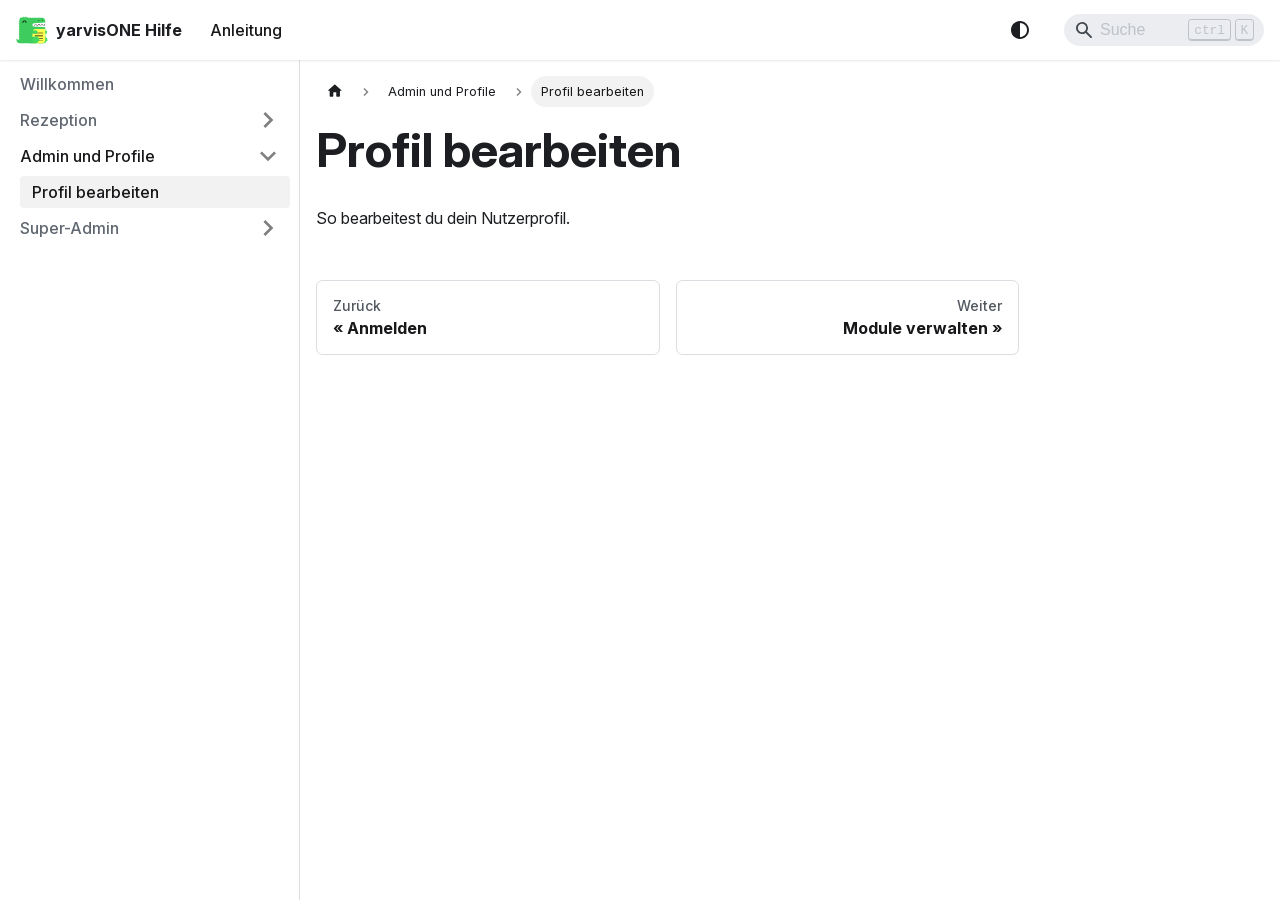
==== commit 2988756a: "Manual build: Suche integriert (@easyops-cn/docusaurus-search-local) Temporärer manueller Build von " ====
--- a/admin-und-profile/profil-bearbeiten/index.html
+++ b/admin-und-profile/profil-bearbeiten/index.html
@@ -3,15 +3,15 @@
 <head>
 <meta charset="UTF-8">
 <meta name="generator" content="Docusaurus v3.10.2">
-<title data-rh="true">Profil bearbeiten | yarvisONE Hilfe</title><meta data-rh="true" name="viewport" content="width=device-width,initial-scale=1"><meta data-rh="true" name="twitter:card" content="summary_large_image"><meta data-rh="true" property="og:url" content="https://docs.yarvis.one/admin-und-profile/profil-bearbeiten"><meta data-rh="true" property="og:locale" content="de"><meta data-rh="true" name="docusaurus_locale" content="de"><meta data-rh="true" name="docsearch:language" content="de"><meta data-rh="true" name="docusaurus_version" content="current"><meta data-rh="true" name="docusaurus_tag" content="docs-default-current"><meta data-rh="true" name="docsearch:version" content="current"><meta data-rh="true" name="docsearch:docusaurus_tag" content="docs-default-current"><meta data-rh="true" property="og:title" content="Profil bearbeiten | yarvisONE Hilfe"><meta data-rh="true" name="description" content="So bearbeitest du dein Nutzerprofil."><meta data-rh="true" property="og:description" content="So bearbeitest du dein Nutzerprofil."><link data-rh="true" rel="icon" href="/img/favicon.ico"><link data-rh="true" rel="canonical" href="https://docs.yarvis.one/admin-und-profile/profil-bearbeiten"><link data-rh="true" rel="alternate" href="https://docs.yarvis.one/admin-und-profile/profil-bearbeiten" hreflang="de"><link data-rh="true" rel="alternate" href="https://docs.yarvis.one/admin-und-profile/profil-bearbeiten" hreflang="x-default"><script data-rh="true" type="application/ld+json">{"@context":"https://schema.org","@type":"BreadcrumbList","itemListElement":[{"@type":"ListItem","position":1,"name":"Profil bearbeiten","item":"https://docs.yarvis.one/admin-und-profile/profil-bearbeiten"}]}</script><link rel="stylesheet" href="/assets/css/styles.78bacae1.css">
-<script src="/assets/js/runtime~main.dc24d5d1.js" defer="defer"></script>
-<script src="/assets/js/main.1b3eb853.js" defer="defer"></script>
+<title data-rh="true">Profil bearbeiten | yarvisONE Hilfe</title><meta data-rh="true" name="viewport" content="width=device-width,initial-scale=1"><meta data-rh="true" name="twitter:card" content="summary_large_image"><meta data-rh="true" property="og:url" content="https://docs.yarvis.one/admin-und-profile/profil-bearbeiten"><meta data-rh="true" property="og:locale" content="de"><meta data-rh="true" name="docusaurus_locale" content="de"><meta data-rh="true" name="docsearch:language" content="de"><meta data-rh="true" name="docusaurus_version" content="current"><meta data-rh="true" name="docusaurus_tag" content="docs-default-current"><meta data-rh="true" name="docsearch:version" content="current"><meta data-rh="true" name="docsearch:docusaurus_tag" content="docs-default-current"><meta data-rh="true" property="og:title" content="Profil bearbeiten | yarvisONE Hilfe"><meta data-rh="true" name="description" content="So bearbeitest du dein Nutzerprofil."><meta data-rh="true" property="og:description" content="So bearbeitest du dein Nutzerprofil."><link data-rh="true" rel="icon" href="/img/favicon.ico"><link data-rh="true" rel="canonical" href="https://docs.yarvis.one/admin-und-profile/profil-bearbeiten"><link data-rh="true" rel="alternate" href="https://docs.yarvis.one/admin-und-profile/profil-bearbeiten" hreflang="de"><link data-rh="true" rel="alternate" href="https://docs.yarvis.one/admin-und-profile/profil-bearbeiten" hreflang="x-default"><script data-rh="true" type="application/ld+json">{"@context":"https://schema.org","@type":"BreadcrumbList","itemListElement":[{"@type":"ListItem","position":1,"name":"Profil bearbeiten","item":"https://docs.yarvis.one/admin-und-profile/profil-bearbeiten"}]}</script><link rel="stylesheet" href="/assets/css/styles.3ffe184c.css">
+<script src="/assets/js/runtime~main.096c8edc.js" defer="defer"></script>
+<script src="/assets/js/main.b250cf54.js" defer="defer"></script>
 </head>
 <body>
 <svg style="display: none;"><defs>
 <symbol id="theme-svg-external-link" viewBox="0 0 24 24"><path fill="currentColor" d="M21 13v10h-21v-19h12v2h-10v15h17v-8h2zm3-12h-10.988l4.035 4-6.977 7.07 2.828 2.828 6.977-7.07 4.125 4.172v-11z"/></symbol>
 </defs></svg>
-<script>!function(){var t=function(){try{return new URLSearchParams(window.location.search).get("docusaurus-theme")}catch(t){}}()||function(){try{return window.localStorage.getItem("theme")}catch(t){}}();document.documentElement.setAttribute("data-theme",t||(window.matchMedia("(prefers-color-scheme: dark)").matches?"dark":"light")),document.documentElement.setAttribute("data-theme-choice",t||"system")}(),function(){try{const c=new URLSearchParams(window.location.search).entries();for(var[t,e]of c)if(t.startsWith("docusaurus-data-")){var a=t.replace("docusaurus-data-","data-");document.documentElement.setAttribute(a,e)}}catch(t){}}()</script><div id="__docusaurus"><link rel="preload" as="image" href="/img/logo.svg"><div role="region" aria-label="Zum Hauptinhalt springen"><a class="skipToContent_fXgn" href="#__docusaurus_skipToContent_fallback">Zum Hauptinhalt springen</a></div><nav aria-label="Main" class="theme-layout-navbar navbar navbar--fixed-top"><div class="navbar__inner"><div class="theme-layout-navbar-left navbar__items"><button aria-label="Toggle navigation bar" aria-expanded="false" class="navbar__toggle clean-btn" type="button"><svg width="30" height="30" viewBox="0 0 30 30" aria-hidden="true"><path stroke="currentColor" stroke-linecap="round" stroke-miterlimit="10" stroke-width="2" d="M4 7h22M4 15h22M4 23h22"></path></svg></button><a class="navbar__brand" href="/"><div class="navbar__logo"><img src="/img/logo.svg" alt="yarvisONE Logo" class="themedComponent_mlkZ themedComponent--light_NVdE"><img src="/img/logo.svg" alt="yarvisONE Logo" class="themedComponent_mlkZ themedComponent--dark_xIcU"></div><b class="navbar__title text--truncate">yarvisONE Hilfe</b></a><a aria-current="page" class="navbar__item navbar__link navbar__link--active" href="/">Anleitung</a></div><div class="theme-layout-navbar-right navbar__items navbar__items--right"><div class="toggle_vylO colorModeToggle_DEke"><button class="clean-btn toggleButton_gllP toggleButtonDisabled_aARS" type="button" disabled="" title="system mode" aria-label="Umschalten zwischen dunkler und heller Ansicht (momentan system mode)"><svg viewBox="0 0 24 24" width="24" height="24" aria-hidden="true" class="toggleIcon_g3eP lightToggleIcon_pyhR"><path fill="currentColor" d="M12,9c1.65,0,3,1.35,3,3s-1.35,3-3,3s-3-1.35-3-3S10.35,9,12,9 M12,7c-2.76,0-5,2.24-5,5s2.24,5,5,5s5-2.24,5-5 S14.76,7,12,7L12,7z M2,13l2,0c0.55,0,1-0.45,1-1s-0.45-1-1-1l-2,0c-0.55,0-1,0.45-1,1S1.45,13,2,13z M20,13l2,0c0.55,0,1-0.45,1-1 s-0.45-1-1-1l-2,0c-0.55,0-1,0.45-1,1S19.45,13,20,13z M11,2v2c0,0.55,0.45,1,1,1s1-0.45,1-1V2c0-0.55-0.45-1-1-1S11,1.45,11,2z M11,20v2c0,0.55,0.45,1,1,1s1-0.45,1-1v-2c0-0.55-0.45-1-1-1C11.45,19,11,19.45,11,20z M5.99,4.58c-0.39-0.39-1.03-0.39-1.41,0 c-0.39,0.39-0.39,1.03,0,1.41l1.06,1.06c0.39,0.39,1.03,0.39,1.41,0s0.39-1.03,0-1.41L5.99,4.58z M18.36,16.95 c-0.39-0.39-1.03-0.39-1.41,0c-0.39,0.39-0.39,1.03,0,1.41l1.06,1.06c0.39,0.39,1.03,0.39,1.41,0c0.39-0.39,0.39-1.03,0-1.41 L18.36,16.95z M19.42,5.99c0.39-0.39,0.39-1.03,0-1.41c-0.39-0.39-1.03-0.39-1.41,0l-1.06,1.06c-0.39,0.39-0.39,1.03,0,1.41 s1.03,0.39,1.41,0L19.42,5.99z M7.05,18.36c0.39-0.39,0.39-1.03,0-1.41c-0.39-0.39-1.03-0.39-1.41,0l-1.06,1.06 c-0.39,0.39-0.39,1.03,0,1.41s1.03,0.39,1.41,0L7.05,18.36z"></path></svg><svg viewBox="0 0 24 24" width="24" height="24" aria-hidden="true" class="toggleIcon_g3eP darkToggleIcon_wfgR"><path fill="currentColor" d="M9.37,5.51C9.19,6.15,9.1,6.82,9.1,7.5c0,4.08,3.32,7.4,7.4,7.4c0.68,0,1.35-0.09,1.99-0.27C17.45,17.19,14.93,19,12,19 c-3.86,0-7-3.14-7-7C5,9.07,6.81,6.55,9.37,5.51z M12,3c-4.97,0-9,4.03-9,9s4.03,9,9,9s9-4.03,9-9c0-0.46-0.04-0.92-0.1-1.36 c-0.98,1.37-2.58,2.26-4.4,2.26c-2.98,0-5.4-2.42-5.4-5.4c0-1.81,0.89-3.42,2.26-4.4C12.92,3.04,12.46,3,12,3L12,3z"></path></svg><svg viewBox="0 0 24 24" width="24" height="24" aria-hidden="true" class="toggleIcon_g3eP systemToggleIcon_QzmC"><path fill="currentColor" d="m12 21c4.971 0 9-4.029 9-9s-4.029-9-9-9-9 4.029-9 9 4.029 9 9 9zm4.95-13.95c1.313 1.313 2.05 3.093 2.05 4.95s-0.738 3.637-2.05 4.95c-1.313 1.313-3.093 2.05-4.95 2.05v-14c1.857 0 3.637 0.737 4.95 2.05z"></path></svg></button></div><div class="navbarSearchContainer_Bca1"></div></div></div><div role="presentation" class="navbar-sidebar__backdrop"></div></nav><div id="__docusaurus_skipToContent_fallback" class="theme-layout-main main-wrapper mainWrapper_z2l0"><div class="docsWrapper_hBAB"><button aria-label="Zurück nach oben scrollen" class="clean-btn theme-back-to-top-button backToTopButton_sjWU" type="button"></button><div class="docRoot_UBD9"><aside class="theme-doc-sidebar-container docSidebarContainer_YfHR"><div class="sidebarViewport_aRkj"><div class="sidebar_njMd"><nav aria-label="Docs sidebar" class="menu thin-scrollbar menu_SIkG"><ul class="theme-doc-sidebar-menu menu__list"><li class="theme-doc-sidebar-item-link theme-doc-sidebar-item-link-level-1 menu__list-item"><a class="menu__link" href="/"><span class="linkLabel_WmDU">Willkommen</span></a></li><li class="theme-doc-sidebar-item-category theme-doc-sidebar-item-category-level-1 menu__list-item menu__list-item--collapsed"><div class="menu__list-item-collapsible"><a class="categoryLink_byQd menu__link menu__link--sublist menu__link--sublist-caret" role="button" aria-expanded="false" href="/rezeption/login"><span class="categoryLinkLabel_W154">Rezeption</span></a></div></li><li class="theme-doc-sidebar-item-category theme-doc-sidebar-item-category-level-1 menu__list-item"><div class="menu__list-item-collapsible"><a class="categoryLink_byQd menu__link menu__link--sublist menu__link--sublist-caret menu__link--active" role="button" aria-expanded="true" href="/admin-und-profile/profil-bearbeiten"><span class="categoryLinkLabel_W154">Admin und Profile</span></a></div><ul class="menu__list"><li class="theme-doc-sidebar-item-link theme-doc-sidebar-item-link-level-2 menu__list-item"><a class="menu__link menu__link--active" aria-current="page" tabindex="0" href="/admin-und-profile/profil-bearbeiten"><span class="linkLabel_WmDU">Profil bearbeiten</span></a></li></ul></li><li class="theme-doc-sidebar-item-category theme-doc-sidebar-item-category-level-1 menu__list-item menu__list-item--collapsed"><div class="menu__list-item-collapsible"><a class="categoryLink_byQd menu__link menu__link--sublist menu__link--sublist-caret" role="button" aria-expanded="false" href="/super-admin/module-verwalten"><span class="categoryLinkLabel_W154">Super-Admin</span></a></div></li></ul></nav></div></div></aside><main class="docMainContainer_TBSr"><div class="container padding-top--md padding-bottom--lg"><div class="row"><div class="col docItemCol_VOVn"><div class="docItemContainer_Djhp"><article><nav class="theme-doc-breadcrumbs breadcrumbsContainer_Z_bl" aria-label="Breadcrumbs"><ul class="breadcrumbs"><li class="breadcrumbs__item"><a aria-label="Home page" class="breadcrumbs__link" href="/"><svg viewBox="0 0 24 24" class="breadcrumbHomeIcon_YNFT"><path d="M10 19v-5h4v5c0 .55.45 1 1 1h3c.55 0 1-.45 1-1v-7h1.7c.46 0 .68-.57.33-.87L12.67 3.6c-.38-.34-.96-.34-1.34 0l-8.36 7.53c-.34.3-.13.87.33.87H5v7c0 .55.45 1 1 1h3c.55 0 1-.45 1-1z" fill="currentColor"></path></svg></a></li><li class="breadcrumbs__item"><span class="breadcrumbs__link">Admin und Profile</span></li><li class="breadcrumbs__item breadcrumbs__item--active"><span class="breadcrumbs__link">Profil bearbeiten</span></li></ul></nav><div class="theme-doc-markdown markdown"><header><h1>Profil bearbeiten</h1></header>
+<script>!function(){var t=function(){try{return new URLSearchParams(window.location.search).get("docusaurus-theme")}catch(t){}}()||function(){try{return window.localStorage.getItem("theme")}catch(t){}}();document.documentElement.setAttribute("data-theme",t||(window.matchMedia("(prefers-color-scheme: dark)").matches?"dark":"light")),document.documentElement.setAttribute("data-theme-choice",t||"system")}(),function(){try{const c=new URLSearchParams(window.location.search).entries();for(var[t,e]of c)if(t.startsWith("docusaurus-data-")){var a=t.replace("docusaurus-data-","data-");document.documentElement.setAttribute(a,e)}}catch(t){}}()</script><div id="__docusaurus"><link rel="preload" as="image" href="/img/logo.svg"><div role="region" aria-label="Zum Hauptinhalt springen"><a class="skipToContent_fXgn" href="#__docusaurus_skipToContent_fallback">Zum Hauptinhalt springen</a></div><nav aria-label="Main" class="theme-layout-navbar navbar navbar--fixed-top"><div class="navbar__inner"><div class="theme-layout-navbar-left navbar__items"><button aria-label="Toggle navigation bar" aria-expanded="false" class="navbar__toggle clean-btn" type="button"><svg width="30" height="30" viewBox="0 0 30 30" aria-hidden="true"><path stroke="currentColor" stroke-linecap="round" stroke-miterlimit="10" stroke-width="2" d="M4 7h22M4 15h22M4 23h22"></path></svg></button><a class="navbar__brand" href="/"><div class="navbar__logo"><img src="/img/logo.svg" alt="yarvisONE Logo" class="themedComponent_mlkZ themedComponent--light_NVdE"><img src="/img/logo.svg" alt="yarvisONE Logo" class="themedComponent_mlkZ themedComponent--dark_xIcU"></div><b class="navbar__title text--truncate">yarvisONE Hilfe</b></a><a aria-current="page" class="navbar__item navbar__link navbar__link--active" href="/">Anleitung</a></div><div class="theme-layout-navbar-right navbar__items navbar__items--right"><div class="toggle_vylO colorModeToggle_DEke"><button class="clean-btn toggleButton_gllP toggleButtonDisabled_aARS" type="button" disabled="" title="system mode" aria-label="Umschalten zwischen dunkler und heller Ansicht (momentan system mode)"><svg viewBox="0 0 24 24" width="24" height="24" aria-hidden="true" class="toggleIcon_g3eP lightToggleIcon_pyhR"><path fill="currentColor" d="M12,9c1.65,0,3,1.35,3,3s-1.35,3-3,3s-3-1.35-3-3S10.35,9,12,9 M12,7c-2.76,0-5,2.24-5,5s2.24,5,5,5s5-2.24,5-5 S14.76,7,12,7L12,7z M2,13l2,0c0.55,0,1-0.45,1-1s-0.45-1-1-1l-2,0c-0.55,0-1,0.45-1,1S1.45,13,2,13z M20,13l2,0c0.55,0,1-0.45,1-1 s-0.45-1-1-1l-2,0c-0.55,0-1,0.45-1,1S19.45,13,20,13z M11,2v2c0,0.55,0.45,1,1,1s1-0.45,1-1V2c0-0.55-0.45-1-1-1S11,1.45,11,2z M11,20v2c0,0.55,0.45,1,1,1s1-0.45,1-1v-2c0-0.55-0.45-1-1-1C11.45,19,11,19.45,11,20z M5.99,4.58c-0.39-0.39-1.03-0.39-1.41,0 c-0.39,0.39-0.39,1.03,0,1.41l1.06,1.06c0.39,0.39,1.03,0.39,1.41,0s0.39-1.03,0-1.41L5.99,4.58z M18.36,16.95 c-0.39-0.39-1.03-0.39-1.41,0c-0.39,0.39-0.39,1.03,0,1.41l1.06,1.06c0.39,0.39,1.03,0.39,1.41,0c0.39-0.39,0.39-1.03,0-1.41 L18.36,16.95z M19.42,5.99c0.39-0.39,0.39-1.03,0-1.41c-0.39-0.39-1.03-0.39-1.41,0l-1.06,1.06c-0.39,0.39-0.39,1.03,0,1.41 s1.03,0.39,1.41,0L19.42,5.99z M7.05,18.36c0.39-0.39,0.39-1.03,0-1.41c-0.39-0.39-1.03-0.39-1.41,0l-1.06,1.06 c-0.39,0.39-0.39,1.03,0,1.41s1.03,0.39,1.41,0L7.05,18.36z"></path></svg><svg viewBox="0 0 24 24" width="24" height="24" aria-hidden="true" class="toggleIcon_g3eP darkToggleIcon_wfgR"><path fill="currentColor" d="M9.37,5.51C9.19,6.15,9.1,6.82,9.1,7.5c0,4.08,3.32,7.4,7.4,7.4c0.68,0,1.35-0.09,1.99-0.27C17.45,17.19,14.93,19,12,19 c-3.86,0-7-3.14-7-7C5,9.07,6.81,6.55,9.37,5.51z M12,3c-4.97,0-9,4.03-9,9s4.03,9,9,9s9-4.03,9-9c0-0.46-0.04-0.92-0.1-1.36 c-0.98,1.37-2.58,2.26-4.4,2.26c-2.98,0-5.4-2.42-5.4-5.4c0-1.81,0.89-3.42,2.26-4.4C12.92,3.04,12.46,3,12,3L12,3z"></path></svg><svg viewBox="0 0 24 24" width="24" height="24" aria-hidden="true" class="toggleIcon_g3eP systemToggleIcon_QzmC"><path fill="currentColor" d="m12 21c4.971 0 9-4.029 9-9s-4.029-9-9-9-9 4.029-9 9 4.029 9 9 9zm4.95-13.95c1.313 1.313 2.05 3.093 2.05 4.95s-0.738 3.637-2.05 4.95c-1.313 1.313-3.093 2.05-4.95 2.05v-14c1.857 0 3.637 0.737 4.95 2.05z"></path></svg></button></div><div class="navbarSearchContainer_Bca1"><div class="navbar__search searchBarContainer_NW3z" dir="ltr"><svg aria-hidden="true" class="searchIcon_T3tP" focusable="false" viewBox="0 0 16 16"><path fill="currentColor" d="M6.02945 10.20327a4.17382 4.17382 0 1 1 4.17382-4.17382 4.15609 4.15609 0 0 1-4.17382 4.17382Zm9.69195 4.2199-4.8225-4.82338A5.88021 5.88021 0 0 0 12.058 6.02856 6.00467 6.00467 0 1 0 9.59979 10.8989l4.82338 4.82338a.89729.89729 0 0 0 1.29912 0 .89749.89749 0 0 0-.00087-1.29909Z"></path></svg><input placeholder="Suche" aria-label="Search" class="navbar__search-input searchInput_YFbd" value=""><div class="loadingRing_RJI3 searchBarLoadingRing_YnHq"><div></div><div></div><div></div><div></div></div></div></div></div></div><div role="presentation" class="navbar-sidebar__backdrop"></div></nav><div id="__docusaurus_skipToContent_fallback" class="theme-layout-main main-wrapper mainWrapper_z2l0"><div class="docsWrapper_hBAB"><button aria-label="Zurück nach oben scrollen" class="clean-btn theme-back-to-top-button backToTopButton_sjWU" type="button"></button><div class="docRoot_UBD9"><aside class="theme-doc-sidebar-container docSidebarContainer_YfHR"><div class="sidebarViewport_aRkj"><div class="sidebar_njMd"><nav aria-label="Docs sidebar" class="menu thin-scrollbar menu_SIkG"><ul class="theme-doc-sidebar-menu menu__list"><li class="theme-doc-sidebar-item-link theme-doc-sidebar-item-link-level-1 menu__list-item"><a class="menu__link" href="/"><span class="linkLabel_WmDU">Willkommen</span></a></li><li class="theme-doc-sidebar-item-category theme-doc-sidebar-item-category-level-1 menu__list-item menu__list-item--collapsed"><div class="menu__list-item-collapsible"><a class="categoryLink_byQd menu__link menu__link--sublist menu__link--sublist-caret" role="button" aria-expanded="false" href="/rezeption/login"><span class="categoryLinkLabel_W154">Rezeption</span></a></div></li><li class="theme-doc-sidebar-item-category theme-doc-sidebar-item-category-level-1 menu__list-item"><div class="menu__list-item-collapsible"><a class="categoryLink_byQd menu__link menu__link--sublist menu__link--sublist-caret menu__link--active" role="button" aria-expanded="true" href="/admin-und-profile/profil-bearbeiten"><span class="categoryLinkLabel_W154">Admin und Profile</span></a></div><ul class="menu__list"><li class="theme-doc-sidebar-item-link theme-doc-sidebar-item-link-level-2 menu__list-item"><a class="menu__link menu__link--active" aria-current="page" tabindex="0" href="/admin-und-profile/profil-bearbeiten"><span class="linkLabel_WmDU">Profil bearbeiten</span></a></li></ul></li><li class="theme-doc-sidebar-item-category theme-doc-sidebar-item-category-level-1 menu__list-item menu__list-item--collapsed"><div class="menu__list-item-collapsible"><a class="categoryLink_byQd menu__link menu__link--sublist menu__link--sublist-caret" role="button" aria-expanded="false" href="/super-admin/module-verwalten"><span class="categoryLinkLabel_W154">Super-Admin</span></a></div></li></ul></nav></div></div></aside><main class="docMainContainer_TBSr"><div class="container padding-top--md padding-bottom--lg"><div class="row"><div class="col docItemCol_VOVn"><div class="docItemContainer_Djhp"><article><nav class="theme-doc-breadcrumbs breadcrumbsContainer_Z_bl" aria-label="Breadcrumbs"><ul class="breadcrumbs"><li class="breadcrumbs__item"><a aria-label="Home page" class="breadcrumbs__link" href="/"><svg viewBox="0 0 24 24" class="breadcrumbHomeIcon_YNFT"><path d="M10 19v-5h4v5c0 .55.45 1 1 1h3c.55 0 1-.45 1-1v-7h1.7c.46 0 .68-.57.33-.87L12.67 3.6c-.38-.34-.96-.34-1.34 0l-8.36 7.53c-.34.3-.13.87.33.87H5v7c0 .55.45 1 1 1h3c.55 0 1-.45 1-1z" fill="currentColor"></path></svg></a></li><li class="breadcrumbs__item"><span class="breadcrumbs__link">Admin und Profile</span></li><li class="breadcrumbs__item breadcrumbs__item--active"><span class="breadcrumbs__link">Profil bearbeiten</span></li></ul></nav><div class="theme-doc-markdown markdown"><header><h1>Profil bearbeiten</h1></header>
 <p>So bearbeitest du dein Nutzerprofil.</p></div></article><nav class="docusaurus-mt-lg pagination-nav" aria-label="Dokumentation Seiten"><a class="pagination-nav__link pagination-nav__link--prev" href="/rezeption/login"><div class="pagination-nav__sublabel">Zurück</div><div class="pagination-nav__label">Anmelden</div></a><a class="pagination-nav__link pagination-nav__link--next" href="/super-admin/module-verwalten"><div class="pagination-nav__sublabel">Weiter</div><div class="pagination-nav__label">Module verwalten</div></a></nav></div></div></div></div></main></div></div></div></div>
 </body>
 </html>
--- a/assets/css/styles.3ffe184c.css
+++ b/assets/css/styles.3ffe184c.css
@@ -0,0 +1 @@
+.col,.container{padding:0 var(--ifm-spacing-horizontal);width:100%}.markdown>h2,.markdown>h3,.markdown>h4,.markdown>h5,.markdown>h6{margin-bottom:calc(var(--ifm-heading-vertical-rhythm-bottom)*var(--ifm-leading))}.markdown li,body{word-wrap:break-word}body,ol ol,ol ul,ul ol,ul ul{margin:0}pre,table{overflow:auto}blockquote,pre{margin:0 0 var(--ifm-spacing-vertical)}.breadcrumbs__link,.button{transition-timing-function:var(--ifm-transition-timing-default)}.button,code{vertical-align:middle}.button--outline.button--active,.button--outline:active,.button--outline:hover,:root{--ifm-button-color:var(--ifm-font-color-base-inverse)}.menu__link:hover,a{transition:color var(--ifm-transition-fast) var(--ifm-transition-timing-default)}.navbar--dark,:root{--ifm-navbar-link-hover-color:var(--ifm-color-primary)}.menu,.navbar-sidebar{overflow-x:hidden}:root,html[data-theme=dark]{--ifm-color-emphasis-500:var(--ifm-color-gray-500)}.toggleButton_gllP,html{-webkit-tap-highlight-color:transparent}*,.loadingRing_RJI3 div{box-sizing:border-box}.clean-list,.containsTaskList_mC6p,.details_lb9f>summary,.dropdown__menu,.menu__list{list-style:none}:root{--ifm-color-scheme:light;--ifm-dark-value:10%;--ifm-darker-value:15%;--ifm-darkest-value:30%;--ifm-light-value:15%;--ifm-lighter-value:30%;--ifm-lightest-value:50%;--ifm-contrast-background-value:90%;--ifm-contrast-foreground-value:70%;--ifm-contrast-background-dark-value:70%;--ifm-contrast-foreground-dark-value:90%;--ifm-color-primary:#3578e5;--ifm-color-secondary:#ebedf0;--ifm-color-success:#00a400;--ifm-color-info:#54c7ec;--ifm-color-warning:#ffba00;--ifm-color-danger:#fa383e;--ifm-color-primary-dark:#306cce;--ifm-color-primary-darker:#2d66c3;--ifm-color-primary-darkest:#2554a0;--ifm-color-primary-light:#538ce9;--ifm-color-primary-lighter:#72a1ed;--ifm-color-primary-lightest:#9abcf2;--ifm-color-primary-contrast-background:#ebf2fc;--ifm-color-primary-contrast-foreground:#102445;--ifm-color-secondary-dark:#d4d5d8;--ifm-color-secondary-darker:#c8c9cc;--ifm-color-secondary-darkest:#a4a6a8;--ifm-color-secondary-light:#eef0f2;--ifm-color-secondary-lighter:#f1f2f5;--ifm-color-secondary-lightest:#f5f6f8;--ifm-color-secondary-contrast-background:#fdfdfe;--ifm-color-secondary-contrast-foreground:#474748;--ifm-color-success-dark:#009400;--ifm-color-success-darker:#008b00;--ifm-color-success-darkest:#007300;--ifm-color-success-light:#26b226;--ifm-color-success-lighter:#4dbf4d;--ifm-color-success-lightest:#80d280;--ifm-color-success-contrast-background:#e6f6e6;--ifm-color-success-contrast-foreground:#003100;--ifm-color-info-dark:#4cb3d4;--ifm-color-info-darker:#47a9c9;--ifm-color-info-darkest:#3b8ba5;--ifm-color-info-light:#6ecfef;--ifm-color-info-lighter:#87d8f2;--ifm-color-info-lightest:#aae3f6;--ifm-color-info-contrast-background:#eef9fd;--ifm-color-info-contrast-foreground:#193c47;--ifm-color-warning-dark:#e6a700;--ifm-color-warning-darker:#d99e00;--ifm-color-warning-darkest:#b38200;--ifm-color-warning-light:#ffc426;--ifm-color-warning-lighter:#ffcf4d;--ifm-color-warning-lightest:#ffdd80;--ifm-color-warning-contrast-background:#fff8e6;--ifm-color-warning-contrast-foreground:#4d3800;--ifm-color-danger-dark:#e13238;--ifm-color-danger-darker:#d53035;--ifm-color-danger-darkest:#af272b;--ifm-color-danger-light:#fb565b;--ifm-color-danger-lighter:#fb7478;--ifm-color-danger-lightest:#fd9c9f;--ifm-color-danger-contrast-background:#ffebec;--ifm-color-danger-contrast-foreground:#4b1113;--ifm-color-white:#fff;--ifm-color-black:#000;--ifm-color-gray-0:var(--ifm-color-white);--ifm-color-gray-100:#f5f6f7;--ifm-color-gray-200:#ebedf0;--ifm-color-gray-300:#dadde1;--ifm-color-gray-400:#ccd0d5;--ifm-color-gray-500:#bec3c9;--ifm-color-gray-600:#8d949e;--ifm-color-gray-700:#606770;--ifm-color-gray-800:#444950;--ifm-color-gray-900:#1c1e21;--ifm-color-gray-1000:var(--ifm-color-black);--ifm-color-emphasis-0:var(--ifm-color-gray-0);--ifm-color-emphasis-100:var(--ifm-color-gray-100);--ifm-color-emphasis-200:var(--ifm-color-gray-200);--ifm-color-emphasis-300:var(--ifm-color-gray-300);--ifm-color-emphasis-400:var(--ifm-color-gray-400);--ifm-color-emphasis-600:var(--ifm-color-gray-600);--ifm-color-emphasis-700:var(--ifm-color-gray-700);--ifm-color-emphasis-800:var(--ifm-color-gray-800);--ifm-color-emphasis-900:var(--ifm-color-gray-900);--ifm-color-emphasis-1000:var(--ifm-color-gray-1000);--ifm-color-content:var(--ifm-color-emphasis-900);--ifm-color-content-inverse:var(--ifm-color-emphasis-0);--ifm-color-content-secondary:#525860;--ifm-background-color:#0000;--ifm-background-surface-color:var(--ifm-color-content-inverse);--ifm-global-border-width:1px;--ifm-global-radius:0.4rem;--ifm-hover-overlay:#0000000d;--ifm-font-color-base:var(--ifm-color-content);--ifm-font-color-base-inverse:var(--ifm-color-content-inverse);--ifm-font-color-secondary:var(--ifm-color-content-secondary);--ifm-font-family-base:system-ui,-apple-system,Segoe UI,Roboto,Ubuntu,Cantarell,Noto Sans,sans-serif,BlinkMacSystemFont,"Segoe UI",Helvetica,Arial,sans-serif,"Apple Color Emoji","Segoe UI Emoji","Segoe UI Symbol";--ifm-font-family-monospace:SFMono-Regular,Menlo,Monaco,Consolas,"Liberation Mono","Courier New",monospace;--ifm-font-size-base:100%;--ifm-font-weight-light:300;--ifm-font-weight-normal:400;--ifm-font-weight-semibold:500;--ifm-font-weight-bold:700;--ifm-font-weight-base:var(--ifm-font-weight-normal);--ifm-line-height-base:1.65;--ifm-global-spacing:1rem;--ifm-spacing-vertical:var(--ifm-global-spacing);--ifm-spacing-horizontal:var(--ifm-global-spacing);--ifm-transition-fast:200ms;--ifm-transition-slow:400ms;--ifm-transition-timing-default:cubic-bezier(0.08,0.52,0.52,1);--ifm-global-shadow-lw:0 1px 2px 0 #0000001a;--ifm-global-shadow-md:0 5px 40px #0003;--ifm-global-shadow-tl:0 12px 28px 0 #0003,0 2px 4px 0 #0000001a;--ifm-z-index-dropdown:100;--ifm-z-index-fixed:200;--ifm-z-index-overlay:400;--ifm-container-width:1140px;--ifm-container-width-xl:1320px;--ifm-code-background:#f6f7f8;--ifm-code-border-radius:var(--ifm-global-radius);--ifm-code-font-size:90%;--ifm-code-padding-horizontal:0.1rem;--ifm-code-padding-vertical:0.1rem;--ifm-pre-background:var(--ifm-code-background);--ifm-pre-border-radius:var(--ifm-code-border-radius);--ifm-pre-color:inherit;--ifm-pre-line-height:1.45;--ifm-pre-padding:1rem;--ifm-heading-color:inherit;--ifm-heading-margin-top:0;--ifm-heading-margin-bottom:var(--ifm-spacing-vertical);--ifm-heading-font-family:var(--ifm-font-family-base);--ifm-heading-font-weight:var(--ifm-font-weight-bold);--ifm-heading-line-height:1.25;--ifm-h1-font-size:2rem;--ifm-h2-font-size:1.5rem;--ifm-h3-font-size:1.25rem;--ifm-h4-font-size:1rem;--ifm-h5-font-size:0.875rem;--ifm-h6-font-size:0.85rem;--ifm-image-alignment-padding:1.25rem;--ifm-leading-desktop:1.25;--ifm-leading:calc(var(--ifm-leading-desktop)*1rem);--ifm-list-left-padding:2rem;--ifm-list-margin:1rem;--ifm-list-item-margin:0.25rem;--ifm-list-paragraph-margin:1rem;--ifm-table-cell-padding:0.75rem;--ifm-table-background:#0000;--ifm-table-stripe-background:#00000008;--ifm-table-border-width:1px;--ifm-table-border-color:var(--ifm-color-emphasis-300);--ifm-table-head-background:inherit;--ifm-table-head-color:inherit;--ifm-table-head-font-weight:var(--ifm-font-weight-bold);--ifm-table-cell-color:inherit;--ifm-link-color:var(--ifm-color-primary);--ifm-link-decoration:none;--ifm-link-hover-color:var(--ifm-link-color);--ifm-link-hover-decoration:underline;--ifm-paragraph-margin-bottom:var(--ifm-leading);--ifm-blockquote-font-size:var(--ifm-font-size-base);--ifm-blockquote-border-left-width:2px;--ifm-blockquote-padding-horizontal:var(--ifm-spacing-horizontal);--ifm-blockquote-padding-vertical:0;--ifm-blockquote-shadow:none;--ifm-blockquote-color:var(--ifm-color-emphasis-800);--ifm-blockquote-border-color:var(--ifm-color-emphasis-300);--ifm-hr-background-color:var(--ifm-color-emphasis-500);--ifm-hr-height:1px;--ifm-hr-margin-vertical:1.5rem;--ifm-scrollbar-size:7px;--ifm-scrollbar-track-background-color:#f1f1f1;--ifm-scrollbar-thumb-background-color:silver;--ifm-scrollbar-thumb-hover-background-color:#a7a7a7;--ifm-alert-background-color:inherit;--ifm-alert-border-color:inherit;--ifm-alert-border-radius:var(--ifm-global-radius);--ifm-alert-border-width:0px;--ifm-alert-border-left-width:5px;--ifm-alert-color:var(--ifm-font-color-base);--ifm-alert-padding-horizontal:var(--ifm-spacing-horizontal);--ifm-alert-padding-vertical:var(--ifm-spacing-vertical);--ifm-alert-shadow:var(--ifm-global-shadow-lw);--ifm-avatar-intro-margin:1rem;--ifm-avatar-intro-alignment:inherit;--ifm-avatar-photo-size:3rem;--ifm-badge-background-color:inherit;--ifm-badge-border-color:inherit;--ifm-badge-border-radius:var(--ifm-global-radius);--ifm-badge-border-width:var(--ifm-global-border-width);--ifm-badge-color:var(--ifm-color-white);--ifm-badge-padding-horizontal:calc(var(--ifm-spacing-horizontal)*0.5);--ifm-badge-padding-vertical:calc(var(--ifm-spacing-vertical)*0.25);--ifm-breadcrumb-border-radius:1.5rem;--ifm-breadcrumb-spacing:0.5rem;--ifm-breadcrumb-color-active:var(--ifm-color-primary);--ifm-breadcrumb-item-background-active:var(--ifm-hover-overlay);--ifm-breadcrumb-padding-horizontal:0.8rem;--ifm-breadcrumb-padding-vertical:0.4rem;--ifm-breadcrumb-size-multiplier:1;--ifm-breadcrumb-separator:url('data:image/svg+xml;utf8,<svg xmlns="http://www.w3.org/2000/svg" x="0px" y="0px" viewBox="0 0 256 256"><g><g><polygon points="79.093,0 48.907,30.187 146.72,128 48.907,225.813 79.093,256 207.093,128"/></g></g><g></g><g></g><g></g><g></g><g></g><g></g><g></g><g></g><g></g><g></g><g></g><g></g><g></g><g></g><g></g></svg>');--ifm-breadcrumb-separator-filter:none;--ifm-breadcrumb-separator-size:0.5rem;--ifm-breadcrumb-separator-size-multiplier:1.25;--ifm-button-background-color:inherit;--ifm-button-border-color:var(--ifm-button-background-color);--ifm-button-border-width:var(--ifm-global-border-width);--ifm-button-font-weight:var(--ifm-font-weight-bold);--ifm-button-padding-horizontal:1.5rem;--ifm-button-padding-vertical:0.375rem;--ifm-button-size-multiplier:1;--ifm-button-transition-duration:var(--ifm-transition-fast);--ifm-button-border-radius:calc(var(--ifm-global-radius)*var(--ifm-button-size-multiplier));--ifm-button-group-spacing:2px;--ifm-card-background-color:var(--ifm-background-surface-color);--ifm-card-border-radius:calc(var(--ifm-global-radius)*2);--ifm-card-horizontal-spacing:var(--ifm-global-spacing);--ifm-card-vertical-spacing:var(--ifm-global-spacing);--ifm-toc-border-color:var(--ifm-color-emphasis-300);--ifm-toc-link-color:var(--ifm-color-content-secondary);--ifm-toc-padding-vertical:0.5rem;--ifm-toc-padding-horizontal:0.5rem;--ifm-dropdown-background-color:var(--ifm-background-surface-color);--ifm-dropdown-font-weight:var(--ifm-font-weight-semibold);--ifm-dropdown-link-color:var(--ifm-font-color-base);--ifm-dropdown-hover-background-color:var(--ifm-hover-overlay);--ifm-footer-background-color:var(--ifm-color-emphasis-100);--ifm-footer-color:inherit;--ifm-footer-link-color:var(--ifm-color-emphasis-700);--ifm-footer-link-hover-color:var(--ifm-color-primary);--ifm-footer-link-horizontal-spacing:0.5rem;--ifm-footer-padding-horizontal:calc(var(--ifm-spacing-horizontal)*2);--ifm-footer-padding-vertical:calc(var(--ifm-spacing-vertical)*2);--ifm-footer-title-color:inherit;--ifm-footer-logo-max-width:min(30rem,90vw);--ifm-hero-background-color:var(--ifm-background-surface-color);--ifm-hero-text-color:var(--ifm-color-emphasis-800);--ifm-menu-color:var(--ifm-color-emphasis-700);--ifm-menu-color-active:var(--ifm-color-primary);--ifm-menu-color-background-active:var(--ifm-hover-overlay);--ifm-menu-color-background-hover:var(--ifm-hover-overlay);--ifm-menu-link-padding-horizontal:0.75rem;--ifm-menu-link-padding-vertical:0.375rem;--ifm-menu-link-sublist-icon:url('data:image/svg+xml;utf8,<svg xmlns="http://www.w3.org/2000/svg" width="16px" height="16px" viewBox="0 0 24 24"><path fill="rgba(0,0,0,0.5)" d="M7.41 15.41L12 10.83l4.59 4.58L18 14l-6-6-6 6z"></path></svg>');--ifm-menu-link-sublist-icon-filter:none;--ifm-navbar-background-color:var(--ifm-background-surface-color);--ifm-navbar-height:3.75rem;--ifm-navbar-item-padding-horizontal:0.75rem;--ifm-navbar-item-padding-vertical:0.25rem;--ifm-navbar-link-color:var(--ifm-font-color-base);--ifm-navbar-link-active-color:var(--ifm-link-color);--ifm-navbar-padding-horizontal:var(--ifm-spacing-horizontal);--ifm-navbar-padding-vertical:calc(var(--ifm-spacing-vertical)*0.5);--ifm-navbar-shadow:var(--ifm-global-shadow-lw);--ifm-navbar-search-input-background-color:var(--ifm-color-emphasis-200);--ifm-navbar-search-input-color:var(--ifm-color-emphasis-800);--ifm-navbar-search-input-placeholder-color:var(--ifm-color-emphasis-500);--ifm-navbar-search-input-icon:url('data:image/svg+xml;utf8,<svg fill="currentColor" xmlns="http://www.w3.org/2000/svg" viewBox="0 0 16 16" height="16px" width="16px"><path d="M6.02945,10.20327a4.17382,4.17382,0,1,1,4.17382-4.17382A4.15609,4.15609,0,0,1,6.02945,10.20327Zm9.69195,4.2199L10.8989,9.59979A5.88021,5.88021,0,0,0,12.058,6.02856,6.00467,6.00467,0,1,0,9.59979,10.8989l4.82338,4.82338a.89729.89729,0,0,0,1.29912,0,.89749.89749,0,0,0-.00087-1.29909Z" /></svg>');--ifm-navbar-sidebar-width:83vw;--ifm-pagination-border-radius:var(--ifm-global-radius);--ifm-pagination-color-active:var(--ifm-color-primary);--ifm-pagination-font-size:1rem;--ifm-pagination-item-active-background:var(--ifm-hover-overlay);--ifm-pagination-page-spacing:0.2em;--ifm-pagination-padding-horizontal:calc(var(--ifm-spacing-horizontal)*1);--ifm-pagination-padding-vertical:calc(var(--ifm-spacing-vertical)*0.25);--ifm-pagination-nav-border-radius:var(--ifm-global-radius);--ifm-pagination-nav-color-hover:var(--ifm-color-primary);--ifm-pills-color-active:var(--ifm-color-primary);--ifm-pills-color-background-active:var(--ifm-hover-overlay);--ifm-pills-spacing:0.125rem;--ifm-tabs-color:var(--ifm-font-color-secondary);--ifm-tabs-color-active:var(--ifm-color-primary);--ifm-tabs-color-active-border:var(--ifm-tabs-color-active);--ifm-tabs-padding-horizontal:1rem;--ifm-tabs-padding-vertical:1rem}.badge--danger,.badge--info,.badge--primary,.badge--secondary,.badge--success,.badge--warning{--ifm-badge-border-color:var(--ifm-badge-background-color)}.button--link,.button--outline{--ifm-button-background-color:#0000}html{background-color:var(--ifm-background-color);color:var(--ifm-font-color-base);color-scheme:var(--ifm-color-scheme);font:var(--ifm-font-size-base)/var(--ifm-line-height-base) var(--ifm-font-family-base);-webkit-font-smoothing:antialiased;text-rendering:optimizelegibility;-webkit-text-size-adjust:100%;text-size-adjust:100%}iframe{border:0;color-scheme:auto}.container{margin:0 auto;max-width:var(--ifm-container-width)}.container--fluid{max-width:inherit}.row{display:flex;flex-wrap:wrap;margin:0 calc(var(--ifm-spacing-horizontal)*-1)}.margin-bottom--none,.margin-vert--none,.markdown>:last-child{margin-bottom:0!important}.margin-top--none,.margin-vert--none{margin-top:0!important}.row--no-gutters{margin-left:0;margin-right:0}.margin-horiz--none,.margin-right--none{margin-right:0!important}.row--no-gutters>.col{padding-left:0;padding-right:0}.row--align-top{align-items:flex-start}.row--align-bottom{align-items:flex-end}.menuExternalLink_NmtK,.row--align-center{align-items:center}.row--align-stretch{align-items:stretch}.row--align-baseline{align-items:baseline}.col{--ifm-col-width:100%;flex:1 0;margin-left:0;max-width:var(--ifm-col-width)}.padding-bottom--none,.padding-vert--none{padding-bottom:0!important}.padding-top--none,.padding-vert--none{padding-top:0!important}.padding-horiz--none,.padding-left--none{padding-left:0!important}.padding-horiz--none,.padding-right--none{padding-right:0!important}.col[class*=col--]{flex:0 0 var(--ifm-col-width)}.col--1{--ifm-col-width:8.33333%}.col--offset-1{margin-left:8.33333%}.col--2{--ifm-col-width:16.66667%}.col--offset-2{margin-left:16.66667%}.col--3{--ifm-col-width:25%}.col--offset-3{margin-left:25%}.col--4{--ifm-col-width:33.33333%}.col--offset-4{margin-left:33.33333%}.col--5{--ifm-col-width:41.66667%}.col--offset-5{margin-left:41.66667%}.col--6{--ifm-col-width:50%}.col--offset-6{margin-left:50%}.col--7{--ifm-col-width:58.33333%}.col--offset-7{margin-left:58.33333%}.col--8{--ifm-col-width:66.66667%}.col--offset-8{margin-left:66.66667%}.col--9{--ifm-col-width:75%}.col--offset-9{margin-left:75%}.col--10{--ifm-col-width:83.33333%}.col--offset-10{margin-left:83.33333%}.col--11{--ifm-col-width:91.66667%}.col--offset-11{margin-left:91.66667%}.col--12{--ifm-col-width:100%}.col--offset-12{margin-left:100%}.margin-horiz--none,.margin-left--none{margin-left:0!important}.margin--none{margin:0!important}.margin-bottom--xs,.margin-vert--xs{margin-bottom:.25rem!important}.margin-top--xs,.margin-vert--xs{margin-top:.25rem!important}.margin-horiz--xs,.margin-left--xs{margin-left:.25rem!important}.margin-horiz--xs,.margin-right--xs{margin-right:.25rem!important}.margin--xs{margin:.25rem!important}.margin-bottom--sm,.margin-vert--sm{margin-bottom:.5rem!important}.margin-top--sm,.margin-vert--sm{margin-top:.5rem!important}.margin-horiz--sm,.margin-left--sm{margin-left:.5rem!important}.margin-horiz--sm,.margin-right--sm{margin-right:.5rem!important}.margin--sm{margin:.5rem!important}.margin-bottom--md,.margin-vert--md{margin-bottom:1rem!important}.margin-top--md,.margin-vert--md{margin-top:1rem!important}.margin-horiz--md,.margin-left--md{margin-left:1rem!important}.margin-horiz--md,.margin-right--md{margin-right:1rem!important}.margin--md{margin:1rem!important}.margin-bottom--lg,.margin-vert--lg{margin-bottom:2rem!important}.margin-top--lg,.margin-vert--lg{margin-top:2rem!important}.margin-horiz--lg,.margin-left--lg{margin-left:2rem!important}.margin-horiz--lg,.margin-right--lg{margin-right:2rem!important}.margin--lg{margin:2rem!important}.margin-bottom--xl,.margin-vert--xl{margin-bottom:5rem!important}.margin-top--xl,.margin-vert--xl{margin-top:5rem!important}.margin-horiz--xl,.margin-left--xl{margin-left:5rem!important}.margin-horiz--xl,.margin-right--xl{margin-right:5rem!important}.margin--xl{margin:5rem!important}.padding--none{padding:0!important}.padding-bottom--xs,.padding-vert--xs{padding-bottom:.25rem!important}.padding-top--xs,.padding-vert--xs{padding-top:.25rem!important}.padding-horiz--xs,.padding-left--xs{padding-left:.25rem!important}.padding-horiz--xs,.padding-right--xs{padding-right:.25rem!important}.padding--xs{padding:.25rem!important}.padding-bottom--sm,.padding-vert--sm{padding-bottom:.5rem!important}.padding-top--sm,.padding-vert--sm{padding-top:.5rem!important}.padding-horiz--sm,.padding-left--sm{padding-left:.5rem!important}.padding-horiz--sm,.padding-right--sm{padding-right:.5rem!important}.padding--sm{padding:.5rem!important}.padding-bottom--md,.padding-vert--md{padding-bottom:1rem!important}.padding-top--md,.padding-vert--md{padding-top:1rem!important}.padding-horiz--md,.padding-left--md{padding-left:1rem!important}.padding-horiz--md,.padding-right--md{padding-right:1rem!important}.padding--md{padding:1rem!important}.padding-bottom--lg,.padding-vert--lg{padding-bottom:2rem!important}.padding-top--lg,.padding-vert--lg{padding-top:2rem!important}.padding-horiz--lg,.padding-left--lg{padding-left:2rem!important}.padding-horiz--lg,.padding-right--lg{padding-right:2rem!important}.padding--lg{padding:2rem!important}.padding-bottom--xl,.padding-vert--xl{padding-bottom:5rem!important}.padding-top--xl,.padding-vert--xl{padding-top:5rem!important}.padding-horiz--xl,.padding-left--xl{padding-left:5rem!important}.padding-horiz--xl,.padding-right--xl{padding-right:5rem!important}.padding--xl{padding:5rem!important}code{background-color:var(--ifm-code-background);border:.1rem solid #0000001a;border-radius:var(--ifm-code-border-radius);font-family:var(--ifm-font-family-monospace);font-size:var(--ifm-code-font-size);padding:var(--ifm-code-padding-vertical) var(--ifm-code-padding-horizontal)}a code{color:inherit}pre{background-color:var(--ifm-pre-background);border-radius:var(--ifm-pre-border-radius);color:var(--ifm-pre-color);font:var(--ifm-code-font-size)/var(--ifm-pre-line-height) var(--ifm-font-family-monospace);padding:var(--ifm-pre-padding)}pre code{background-color:initial;border:none;font-size:100%;line-height:inherit;padding:0}kbd{background-color:var(--ifm-color-emphasis-0);border:1px solid var(--ifm-color-emphasis-400);border-radius:.2rem;box-shadow:inset 0 -1px 0 var(--ifm-color-emphasis-400);color:var(--ifm-color-emphasis-800);font:80% var(--ifm-font-family-monospace);padding:.15rem .3rem}h1,h2,h3,h4,h5,h6{color:var(--ifm-heading-color);font-family:var(--ifm-heading-font-family);font-weight:var(--ifm-heading-font-weight);line-height:var(--ifm-heading-line-height);margin:var(--ifm-heading-margin-top) 0 var(--ifm-heading-margin-bottom) 0}h1{font-size:var(--ifm-h1-font-size)}h2{font-size:var(--ifm-h2-font-size)}h3{font-size:var(--ifm-h3-font-size)}h4{font-size:var(--ifm-h4-font-size)}h5{font-size:var(--ifm-h5-font-size)}h6{font-size:var(--ifm-h6-font-size)}img{max-width:100%}img[align=right]{padding-left:var(--image-alignment-padding)}img[align=left]{padding-right:var(--image-alignment-padding)}.markdown{--ifm-h1-vertical-rhythm-top:3;--ifm-h2-vertical-rhythm-top:2;--ifm-h3-vertical-rhythm-top:1.5;--ifm-heading-vertical-rhythm-top:1.25;--ifm-h1-vertical-rhythm-bottom:1.25;--ifm-heading-vertical-rhythm-bottom:1}.markdown:after,.markdown:before{content:"";display:table}.markdown:after{clear:both}.markdown h1:first-child{--ifm-h1-font-size:3rem;margin-bottom:calc(var(--ifm-h1-vertical-rhythm-bottom)*var(--ifm-leading))}.markdown>h2{--ifm-h2-font-size:2rem;margin-top:calc(var(--ifm-h2-vertical-rhythm-top)*var(--ifm-leading))}.markdown>h3{--ifm-h3-font-size:1.5rem;margin-top:calc(var(--ifm-h3-vertical-rhythm-top)*var(--ifm-leading))}.markdown>h4,.markdown>h5,.markdown>h6{margin-top:calc(var(--ifm-heading-vertical-rhythm-top)*var(--ifm-leading))}.markdown>p,.markdown>pre,.markdown>ul{margin-bottom:var(--ifm-leading)}.markdown li>p{margin-top:var(--ifm-list-paragraph-margin)}.markdown li+li{margin-top:var(--ifm-list-item-margin)}ol,ul{margin:0 0 var(--ifm-list-margin);padding-left:var(--ifm-list-left-padding)}ol ol,ul ol{list-style-type:lower-roman}ol ol ol,ol ul ol,ul ol ol,ul ul ol{list-style-type:lower-alpha}table{border-collapse:collapse;display:block;margin-bottom:var(--ifm-spacing-vertical)}table thead tr{border-bottom:2px solid var(--ifm-table-border-color)}table thead,table tr:nth-child(2n){background-color:var(--ifm-table-stripe-background)}table tr{background-color:var(--ifm-table-background);border-top:var(--ifm-table-border-width) solid var(--ifm-table-border-color)}table td,table th{border:var(--ifm-table-border-width) solid var(--ifm-table-border-color);padding:var(--ifm-table-cell-padding)}table th{background-color:var(--ifm-table-head-background);color:var(--ifm-table-head-color);font-weight:var(--ifm-table-head-font-weight)}table td{color:var(--ifm-table-cell-color)}strong{font-weight:var(--ifm-font-weight-bold)}a{color:var(--ifm-link-color);text-decoration:var(--ifm-link-decoration)}a:hover{color:var(--ifm-link-hover-color);text-decoration:var(--ifm-link-hover-decoration)}.button:hover,.text--no-decoration,.text--no-decoration:hover,a:not([href]){-webkit-text-decoration:none;text-decoration:none}p{margin:0 0 var(--ifm-paragraph-margin-bottom)}blockquote{border-left:var(--ifm-blockquote-border-left-width) solid var(--ifm-blockquote-border-color);box-shadow:var(--ifm-blockquote-shadow);color:var(--ifm-blockquote-color);font-size:var(--ifm-blockquote-font-size);padding:var(--ifm-blockquote-padding-vertical) var(--ifm-blockquote-padding-horizontal)}blockquote>:first-child{margin-top:0}blockquote>:last-child{margin-bottom:0}hr{background-color:var(--ifm-hr-background-color);border:0;height:var(--ifm-hr-height);margin:var(--ifm-hr-margin-vertical) 0}.shadow--lw{box-shadow:var(--ifm-global-shadow-lw)!important}.shadow--md{box-shadow:var(--ifm-global-shadow-md)!important}.shadow--tl{box-shadow:var(--ifm-global-shadow-tl)!important}.text--primary,.wordWrapButtonEnabled_uzNF .wordWrapButtonIcon_b1P5{color:var(--ifm-color-primary)}.text--secondary{color:var(--ifm-color-secondary)}.text--success{color:var(--ifm-color-success)}.text--info{color:var(--ifm-color-info)}.text--warning{color:var(--ifm-color-warning)}.text--danger{color:var(--ifm-color-danger)}.text--center{text-align:center}.text--left{text-align:left}.text--justify{text-align:justify}.text--right{text-align:right}.text--capitalize{text-transform:capitalize}.text--lowercase{text-transform:lowercase}.admonitionHeading_Gvgb,.alert__heading,.text--uppercase{text-transform:uppercase}.text--light{font-weight:var(--ifm-font-weight-light)}.text--normal{font-weight:var(--ifm-font-weight-normal)}.text--semibold{font-weight:var(--ifm-font-weight-semibold)}.text--bold{font-weight:var(--ifm-font-weight-bold)}.text--italic{font-style:italic}.text--truncate{overflow:hidden;text-overflow:ellipsis;white-space:nowrap}.text--break{word-wrap:break-word!important;word-break:break-word!important}.clean-btn{background:none;border:none;color:inherit;cursor:pointer;font-family:inherit;padding:0}.alert,.alert .close{color:var(--ifm-alert-foreground-color)}.clean-list{padding-left:0}.alert--primary{--ifm-alert-background-color:var(--ifm-color-primary-contrast-background);--ifm-alert-background-color-highlight:#3578e526;--ifm-alert-foreground-color:var(--ifm-color-primary-contrast-foreground);--ifm-alert-border-color:var(--ifm-color-primary-dark)}.alert--secondary{--ifm-alert-background-color:var(--ifm-color-secondary-contrast-background);--ifm-alert-background-color-highlight:#ebedf026;--ifm-alert-foreground-color:var(--ifm-color-secondary-contrast-foreground);--ifm-alert-border-color:var(--ifm-color-secondary-dark)}.alert--success{--ifm-alert-background-color:var(--ifm-color-success-contrast-background);--ifm-alert-background-color-highlight:#00a40026;--ifm-alert-foreground-color:var(--ifm-color-success-contrast-foreground);--ifm-alert-border-color:var(--ifm-color-success-dark)}.alert--info{--ifm-alert-background-color:var(--ifm-color-info-contrast-background);--ifm-alert-background-color-highlight:#54c7ec26;--ifm-alert-foreground-color:var(--ifm-color-info-contrast-foreground);--ifm-alert-border-color:var(--ifm-color-info-dark)}.alert--warning{--ifm-alert-background-color:var(--ifm-color-warning-contrast-background);--ifm-alert-background-color-highlight:#ffba0026;--ifm-alert-foreground-color:var(--ifm-color-warning-contrast-foreground);--ifm-alert-border-color:var(--ifm-color-warning-dark)}.alert--danger{--ifm-alert-background-color:var(--ifm-color-danger-contrast-background);--ifm-alert-background-color-highlight:#fa383e26;--ifm-alert-foreground-color:var(--ifm-color-danger-contrast-foreground);--ifm-alert-border-color:var(--ifm-color-danger-dark)}.alert{--ifm-code-background:var(--ifm-alert-background-color-highlight);--ifm-link-color:var(--ifm-alert-foreground-color);--ifm-link-hover-color:var(--ifm-alert-foreground-color);--ifm-link-decoration:underline;--ifm-tabs-color:var(--ifm-alert-foreground-color);--ifm-tabs-color-active:var(--ifm-alert-foreground-color);--ifm-tabs-color-active-border:var(--ifm-alert-border-color);background-color:var(--ifm-alert-background-color);border:var(--ifm-alert-border-width) solid var(--ifm-alert-border-color);border-left-width:var(--ifm-alert-border-left-width);border-radius:var(--ifm-alert-border-radius);box-shadow:var(--ifm-alert-shadow);padding:var(--ifm-alert-padding-vertical) var(--ifm-alert-padding-horizontal)}.alert__heading{align-items:center;display:flex;font:700 var(--ifm-h5-font-size)/var(--ifm-heading-line-height) var(--ifm-heading-font-family);margin-bottom:.5rem}.alert__icon{display:inline-flex;margin-right:.4em}.alert__icon svg{fill:var(--ifm-alert-foreground-color);stroke:var(--ifm-alert-foreground-color);stroke-width:0}.alert .close{margin:calc(var(--ifm-alert-padding-vertical)*-1) calc(var(--ifm-alert-padding-horizontal)*-1) 0 0;opacity:.75}.alert .close:focus,.alert .close:hover{opacity:1}.alert a{text-decoration-color:var(--ifm-alert-border-color)}.alert a:hover{text-decoration-thickness:2px}.avatar{column-gap:var(--ifm-avatar-intro-margin);display:flex}.avatar__photo{border-radius:50%;display:block;height:var(--ifm-avatar-photo-size);overflow:hidden;width:var(--ifm-avatar-photo-size)}.card--full-height,.navbar__logo img,body,html{height:100%}.avatar__photo--sm{--ifm-avatar-photo-size:2rem}.avatar__photo--lg{--ifm-avatar-photo-size:4rem}.avatar__photo--xl{--ifm-avatar-photo-size:6rem}.avatar__intro{display:flex;flex:1 1;flex-direction:column;justify-content:center;text-align:var(--ifm-avatar-intro-alignment)}.badge,.breadcrumbs__item,.breadcrumbs__link,.button,.dropdown>.navbar__link:after,.searchBarContainer_NW3z.searchIndexLoading_EJ1f .searchBarLoadingRing_YnHq{display:inline-block}.avatar__name{font:700 var(--ifm-h4-font-size)/var(--ifm-heading-line-height) var(--ifm-font-family-base)}.avatar__subtitle{margin-top:.25rem}.avatar--vertical{--ifm-avatar-intro-alignment:center;--ifm-avatar-intro-margin:0.5rem;align-items:center;flex-direction:column}.badge{background-color:var(--ifm-badge-background-color);border:var(--ifm-badge-border-width) solid var(--ifm-badge-border-color);border-radius:var(--ifm-badge-border-radius);color:var(--ifm-badge-color);font-size:75%;font-weight:var(--ifm-font-weight-bold);line-height:1;padding:var(--ifm-badge-padding-vertical) var(--ifm-badge-padding-horizontal)}.badge--primary{--ifm-badge-background-color:var(--ifm-color-primary)}.badge--secondary{--ifm-badge-background-color:var(--ifm-color-secondary);color:var(--ifm-color-black)}.breadcrumbs__link,.button.button--secondary.button--outline:not(.button--active):not(:hover){color:var(--ifm-font-color-base)}.badge--success{--ifm-badge-background-color:var(--ifm-color-success)}.badge--info{--ifm-badge-background-color:var(--ifm-color-info)}.badge--warning{--ifm-badge-background-color:var(--ifm-color-warning)}.badge--danger{--ifm-badge-background-color:var(--ifm-color-danger)}.breadcrumbs{margin-bottom:0;padding-left:0}.breadcrumbs__item:not(:last-child):after{background:var(--ifm-breadcrumb-separator) center;content:" ";display:inline-block;filter:var(--ifm-breadcrumb-separator-filter);height:calc(var(--ifm-breadcrumb-separator-size)*var(--ifm-breadcrumb-size-multiplier)*var(--ifm-breadcrumb-separator-size-multiplier));margin:0 var(--ifm-breadcrumb-spacing);opacity:.5;width:calc(var(--ifm-breadcrumb-separator-size)*var(--ifm-breadcrumb-size-multiplier)*var(--ifm-breadcrumb-separator-size-multiplier))}.breadcrumbs__item--active .breadcrumbs__link{background:var(--ifm-breadcrumb-item-background-active);color:var(--ifm-breadcrumb-color-active)}.breadcrumbs__link{border-radius:var(--ifm-breadcrumb-border-radius);font-size:calc(1rem*var(--ifm-breadcrumb-size-multiplier));padding:calc(var(--ifm-breadcrumb-padding-vertical)*var(--ifm-breadcrumb-size-multiplier)) calc(var(--ifm-breadcrumb-padding-horizontal)*var(--ifm-breadcrumb-size-multiplier));transition-duration:var(--ifm-transition-fast);transition-property:background,color}.breadcrumbs__link:any-link:hover,.breadcrumbs__link:link:hover,.breadcrumbs__link:visited:hover,area[href].breadcrumbs__link:hover{background:var(--ifm-breadcrumb-item-background-active);-webkit-text-decoration:none;text-decoration:none}.breadcrumbs--sm{--ifm-breadcrumb-size-multiplier:0.8}.breadcrumbs--lg{--ifm-breadcrumb-size-multiplier:1.2}.button{background-color:var(--ifm-button-background-color);border:var(--ifm-button-border-width) solid var(--ifm-button-border-color);border-radius:var(--ifm-button-border-radius);cursor:pointer;font-size:calc(.875rem*var(--ifm-button-size-multiplier));font-weight:var(--ifm-button-font-weight);line-height:1.5;padding:calc(var(--ifm-button-padding-vertical)*var(--ifm-button-size-multiplier)) calc(var(--ifm-button-padding-horizontal)*var(--ifm-button-size-multiplier));text-align:center;transition-duration:var(--ifm-button-transition-duration);transition-property:color,background,border-color;-webkit-user-select:none;user-select:none;white-space:nowrap}.button,.button:hover{color:var(--ifm-button-color)}.button--outline{--ifm-button-color:var(--ifm-button-border-color)}.button--outline:hover{--ifm-button-background-color:var(--ifm-button-border-color)}.button--link{--ifm-button-border-color:#0000;color:var(--ifm-link-color);text-decoration:var(--ifm-link-decoration)}.button--link.button--active,.button--link:active,.button--link:hover{color:var(--ifm-link-hover-color);text-decoration:var(--ifm-link-hover-decoration)}.dropdown__link--active,.dropdown__link:hover,.menu__link:hover,.navbar__brand:hover,.navbar__link--active,.navbar__link:hover,.pagination-nav__link:hover,.pagination__link:hover,.tag_zVej:hover{-webkit-text-decoration:none;text-decoration:none}.button.disabled,.button:disabled,.button[disabled]{opacity:.65;pointer-events:none}.button--sm{--ifm-button-size-multiplier:0.8}.button--lg{--ifm-button-size-multiplier:1.35}.button--block{display:block;width:100%}.button.button--secondary{color:var(--ifm-color-gray-900)}:where(.button--primary){--ifm-button-background-color:var(--ifm-color-primary);--ifm-button-border-color:var(--ifm-color-primary)}:where(.button--primary):not(.button--outline):hover{--ifm-button-background-color:var(--ifm-color-primary-dark);--ifm-button-border-color:var(--ifm-color-primary-dark)}.button--primary.button--active,.button--primary:active{--ifm-button-background-color:var(--ifm-color-primary-darker);--ifm-button-border-color:var(--ifm-color-primary-darker)}:where(.button--secondary){--ifm-button-background-color:var(--ifm-color-secondary);--ifm-button-border-color:var(--ifm-color-secondary)}:where(.button--secondary):not(.button--outline):hover{--ifm-button-background-color:var(--ifm-color-secondary-dark);--ifm-button-border-color:var(--ifm-color-secondary-dark)}.button--secondary.button--active,.button--secondary:active{--ifm-button-background-color:var(--ifm-color-secondary-darker);--ifm-button-border-color:var(--ifm-color-secondary-darker)}:where(.button--success){--ifm-button-background-color:var(--ifm-color-success);--ifm-button-border-color:var(--ifm-color-success)}:where(.button--success):not(.button--outline):hover{--ifm-button-background-color:var(--ifm-color-success-dark);--ifm-button-border-color:var(--ifm-color-success-dark)}.button--success.button--active,.button--success:active{--ifm-button-background-color:var(--ifm-color-success-darker);--ifm-button-border-color:var(--ifm-color-success-darker)}:where(.button--info){--ifm-button-background-color:var(--ifm-color-info);--ifm-button-border-color:var(--ifm-color-info)}:where(.button--info):not(.button--outline):hover{--ifm-button-background-color:var(--ifm-color-info-dark);--ifm-button-border-color:var(--ifm-color-info-dark)}.button--info.button--active,.button--info:active{--ifm-button-background-color:var(--ifm-color-info-darker);--ifm-button-border-color:var(--ifm-color-info-darker)}:where(.button--warning){--ifm-button-background-color:var(--ifm-color-warning);--ifm-button-border-color:var(--ifm-color-warning)}:where(.button--warning):not(.button--outline):hover{--ifm-button-background-color:var(--ifm-color-warning-dark);--ifm-button-border-color:var(--ifm-color-warning-dark)}.button--warning.button--active,.button--warning:active{--ifm-button-background-color:var(--ifm-color-warning-darker);--ifm-button-border-color:var(--ifm-color-warning-darker)}:where(.button--danger){--ifm-button-background-color:var(--ifm-color-danger);--ifm-button-border-color:var(--ifm-color-danger)}:where(.button--danger):not(.button--outline):hover{--ifm-button-background-color:var(--ifm-color-danger-dark);--ifm-button-border-color:var(--ifm-color-danger-dark)}.button--danger.button--active,.button--danger:active{--ifm-button-background-color:var(--ifm-color-danger-darker);--ifm-button-border-color:var(--ifm-color-danger-darker)}.button-group{display:inline-flex;gap:var(--ifm-button-group-spacing)}.button-group>.button:not(:first-child){border-bottom-left-radius:0;border-top-left-radius:0}.button-group>.button:not(:last-child){border-bottom-right-radius:0;border-top-right-radius:0}.button-group--block{display:flex;justify-content:stretch}.button-group--block>.button{flex-grow:1}.card{background-color:var(--ifm-card-background-color);border-radius:var(--ifm-card-border-radius);box-shadow:var(--ifm-global-shadow-lw);display:flex;flex-direction:column;overflow:hidden}.card__image{padding-top:var(--ifm-card-vertical-spacing)}.card__image:first-child{padding-top:0}.card__body,.card__footer,.card__header{padding:var(--ifm-card-vertical-spacing) var(--ifm-card-horizontal-spacing)}.card__body:not(:last-child),.card__footer:not(:last-child),.card__header:not(:last-child){padding-bottom:0}.card__body>:last-child,.card__footer>:last-child,.card__header>:last-child{margin-bottom:0}.card__footer{margin-top:auto}.table-of-contents{font-size:.8rem;margin-bottom:0;padding:var(--ifm-toc-padding-vertical) 0}.table-of-contents,.table-of-contents ul{list-style:none;padding-left:var(--ifm-toc-padding-horizontal)}.table-of-contents li{margin:var(--ifm-toc-padding-vertical) var(--ifm-toc-padding-horizontal)}.table-of-contents__left-border{border-left:1px solid var(--ifm-toc-border-color)}.table-of-contents__link{color:var(--ifm-toc-link-color);display:block}.table-of-contents__link--active,.table-of-contents__link--active code,.table-of-contents__link:hover,.table-of-contents__link:hover code{color:var(--ifm-color-primary);-webkit-text-decoration:none;text-decoration:none}.content_knG7 a,.hitFooter_E9YW a,.suggestion_fB_2.cursor_eG29 mark{-webkit-text-decoration:underline;text-decoration:underline}.close{color:var(--ifm-color-black);float:right;font-size:1.5rem;font-weight:var(--ifm-font-weight-bold);line-height:1;opacity:.5;padding:1rem;transition:opacity var(--ifm-transition-fast) var(--ifm-transition-timing-default)}.close:hover{opacity:.7}.close:focus,.theme-code-block-highlighted-line .codeLineNumber_Tfdd:before{opacity:.8}.dropdown{display:inline-flex;font-weight:var(--ifm-dropdown-font-weight);position:relative;vertical-align:top}.dropdown--hoverable:hover .dropdown__menu,.dropdown--show .dropdown__menu{opacity:1;pointer-events:all;transform:translateY(-1px);visibility:visible}#nprogress,.dropdown__menu,.navbar__item.dropdown .navbar__link:not([href]),.searchHintContainer_Pkmr,.searchIcon_T3tP{pointer-events:none}.dropdown--right .dropdown__menu{left:inherit;right:0}.dropdown--nocaret .navbar__link:after{content:none!important}.dropdown__menu{background-color:var(--ifm-dropdown-background-color);border-radius:var(--ifm-global-radius);box-shadow:var(--ifm-global-shadow-md);left:0;max-height:80vh;min-width:10rem;opacity:0;overflow-y:auto;padding:.5rem;position:absolute;top:calc(100% - var(--ifm-navbar-item-padding-vertical) + .3rem);transform:translateY(-.625rem);transition-duration:var(--ifm-transition-fast);transition-property:opacity,transform,visibility;transition-timing-function:var(--ifm-transition-timing-default);visibility:hidden;z-index:var(--ifm-z-index-dropdown)}.menu__caret,.menu__link,.menu__list-item-collapsible{border-radius:.25rem;transition:background var(--ifm-transition-fast) var(--ifm-transition-timing-default)}.dropdown__link{border-radius:.25rem;color:var(--ifm-dropdown-link-color);display:block;font-size:.875rem;margin-top:.2rem;padding:.25rem .5rem;white-space:nowrap}.dropdown__link--active,.dropdown__link:hover{background-color:var(--ifm-dropdown-hover-background-color);color:var(--ifm-dropdown-link-color)}.dropdown__link--active,.dropdown__link--active:hover{--ifm-dropdown-link-color:var(--ifm-link-color)}.dropdown>.navbar__link:after{border-color:currentcolor #0000;border-style:solid;border-width:.4em .4em 0;content:"";margin-left:.3em;position:relative;top:2px;transform:translateY(-50%)}.footer{background-color:var(--ifm-footer-background-color);color:var(--ifm-footer-color);padding:var(--ifm-footer-padding-vertical) var(--ifm-footer-padding-horizontal)}.footer--dark{--ifm-footer-background-color:#303846;--ifm-footer-color:var(--ifm-footer-link-color);--ifm-footer-link-color:var(--ifm-color-secondary);--ifm-footer-title-color:var(--ifm-color-white)}.footer__links{margin-bottom:1rem}.footer__link-item{color:var(--ifm-footer-link-color);line-height:2}.footer__link-item:hover{color:var(--ifm-footer-link-hover-color)}.footer__link-separator{margin:0 var(--ifm-footer-link-horizontal-spacing)}.footer__logo{margin-top:1rem;max-width:var(--ifm-footer-logo-max-width)}.footer__title{color:var(--ifm-footer-title-color);font:700 var(--ifm-h4-font-size)/var(--ifm-heading-line-height) var(--ifm-font-family-base);margin-bottom:var(--ifm-heading-margin-bottom)}.menu,.navbar__link{font-weight:var(--ifm-font-weight-semibold)}.docItemContainer_Djhp article>:first-child,.docItemContainer_Djhp header+*,.footer__item{margin-top:0}.admonitionContent_BuS1>:last-child,.collapsibleContent_i85q p:last-child,.details_lb9f>summary>p:last-child,.footer__items,.searchResultItem_U687>h2{margin-bottom:0}.codeBlockStandalone_MEMb,[type=checkbox]{padding:0}.hero{align-items:center;background-color:var(--ifm-hero-background-color);color:var(--ifm-hero-text-color);display:flex;padding:4rem 2rem}.hero--primary{--ifm-hero-background-color:var(--ifm-color-primary);--ifm-hero-text-color:var(--ifm-font-color-base-inverse)}.hero--dark{--ifm-hero-background-color:#303846;--ifm-hero-text-color:var(--ifm-color-white)}.hero__title{font-size:3rem}.hero__subtitle{font-size:1.5rem}.menu__list{margin:0;padding-left:0}.menu__caret,.menu__link{padding:var(--ifm-menu-link-padding-vertical) var(--ifm-menu-link-padding-horizontal)}.menu__list .menu__list{flex:0 0 100%;margin-top:.25rem;padding-left:var(--ifm-menu-link-padding-horizontal)}.menu__list-item:not(:first-child){margin-top:.25rem}.menu__list-item--collapsed .menu__list{height:0;overflow:hidden}.details_lb9f[data-collapsed=false].isBrowser_bmU9>summary:before,.details_lb9f[open]:not(.isBrowser_bmU9)>summary:before,.menu__list-item--collapsed .menu__caret:before,.menu__list-item--collapsed .menu__link--sublist:after{transform:rotate(90deg)}.menu__list-item-collapsible{display:flex;flex-wrap:wrap;position:relative}.menu__caret:hover,.menu__link:hover,.menu__list-item-collapsible--active,.menu__list-item-collapsible:hover{background:var(--ifm-menu-color-background-hover)}.menu__list-item-collapsible .menu__link--active,.menu__list-item-collapsible .menu__link:hover{background:none!important}.menu__caret,.menu__link{align-items:center;display:flex}.menu__link{color:var(--ifm-menu-color);flex:1;line-height:1.25}.menu__link:hover{color:var(--ifm-menu-color)}.menu__caret:before,.menu__link--sublist-caret:after{height:1.25rem;transform:rotate(180deg);transition:transform var(--ifm-transition-fast) linear;width:1.25rem;filter:var(--ifm-menu-link-sublist-icon-filter);content:""}.menu__link--sublist-caret:after{background:var(--ifm-menu-link-sublist-icon) 50%/2rem 2rem;margin-left:auto;min-width:1.25rem}.menu__link--active,.menu__link--active:hover{color:var(--ifm-menu-color-active)}.navbar__brand,.navbar__link{color:var(--ifm-navbar-link-color)}.menu__link--active:not(.menu__link--sublist){background-color:var(--ifm-menu-color-background-active)}.menu__caret:before{background:var(--ifm-menu-link-sublist-icon) 50%/2rem 2rem}.navbar--dark,html[data-theme=dark]{--ifm-menu-link-sublist-icon-filter:invert(100%) sepia(94%) saturate(17%) hue-rotate(223deg) brightness(104%) contrast(98%)}.navbar{background-color:var(--ifm-navbar-background-color);box-shadow:var(--ifm-navbar-shadow);height:var(--ifm-navbar-height);padding:var(--ifm-navbar-padding-vertical) var(--ifm-navbar-padding-horizontal)}.navbar,.navbar>.container,.navbar>.container-fluid{display:flex}.navbar--fixed-top{position:sticky;top:0;z-index:var(--ifm-z-index-fixed)}.navbar-sidebar,.navbar-sidebar__backdrop{bottom:0;opacity:0;position:fixed;transition-duration:var(--ifm-transition-fast);transition-timing-function:ease-in-out;left:0;top:0;visibility:hidden}.navbar__inner{display:flex;flex-wrap:wrap;justify-content:space-between;width:100%}.navbar__brand{align-items:center;display:flex;margin-right:1rem;min-width:0}.navbar__brand:hover{color:var(--ifm-navbar-link-hover-color)}.announcementBarContent_xLdY,.navbar__title{flex:1 1 auto}.navbar__toggle{display:none;margin-right:.5rem}.navbar__logo{flex:0 0 auto;height:2rem;margin-right:.5rem}.navbar__items{align-items:center;display:flex;flex:1;min-width:0}.navbar__items--center{flex:0 0 auto}.navbar__items--center .navbar__brand{margin:0}.navbar__items--center+.navbar__items--right{flex:1}.navbar__items--right{flex:0 0 auto;justify-content:flex-end}.navbar__item{display:inline-block;padding:var(--ifm-navbar-item-padding-vertical) var(--ifm-navbar-item-padding-horizontal)}.navbar__link--active,.navbar__link:hover{color:var(--ifm-navbar-link-hover-color)}.navbar--dark,.navbar--primary{--ifm-menu-color:var(--ifm-color-gray-300);--ifm-navbar-link-color:var(--ifm-color-gray-100);--ifm-navbar-search-input-background-color:#ffffff1a;--ifm-navbar-search-input-placeholder-color:#ffffff80;color:var(--ifm-color-white)}.navbar--dark{--ifm-navbar-background-color:#242526;--ifm-menu-color-background-active:#ffffff0d;--ifm-navbar-search-input-color:var(--ifm-color-white)}.navbar--primary{--ifm-navbar-background-color:var(--ifm-color-primary);--ifm-navbar-link-hover-color:var(--ifm-color-white);--ifm-menu-color-active:var(--ifm-color-white);--ifm-navbar-search-input-color:var(--ifm-color-emphasis-500)}.navbar__search-input{appearance:none;background:var(--ifm-navbar-search-input-background-color) var(--ifm-navbar-search-input-icon) no-repeat .75rem center/1rem 1rem;border:none;border-radius:2rem;color:var(--ifm-navbar-search-input-color);cursor:text;display:inline-block;font-size:1rem;height:2rem;padding:0 .5rem 0 2.25rem;width:12.5rem}.navbar__search-input::placeholder{color:var(--ifm-navbar-search-input-placeholder-color)}.navbar-sidebar{background-color:var(--ifm-navbar-background-color);box-shadow:var(--ifm-global-shadow-md);transform:translate3d(-100%,0,0);transition-property:opacity,visibility,transform;width:var(--ifm-navbar-sidebar-width)}.navbar-sidebar--show .navbar-sidebar,.navbar-sidebar__items{transform:translateZ(0)}.navbar-sidebar--show .navbar-sidebar,.navbar-sidebar--show .navbar-sidebar__backdrop{opacity:1;visibility:visible}.navbar-sidebar__backdrop{background-color:#0009;right:0;transition-property:opacity,visibility}.navbar-sidebar__brand{align-items:center;box-shadow:var(--ifm-navbar-shadow);display:flex;flex:1;height:var(--ifm-navbar-height);padding:var(--ifm-navbar-padding-vertical) var(--ifm-navbar-padding-horizontal)}.navbar-sidebar__items{display:flex;height:calc(100% - var(--ifm-navbar-height));transition:transform var(--ifm-transition-fast) ease-in-out}.navbar-sidebar__items--show-secondary{transform:translate3d(calc((var(--ifm-navbar-sidebar-width))*-1),0,0)}.navbar-sidebar__item{flex-shrink:0;padding:.5rem;width:calc(var(--ifm-navbar-sidebar-width))}.navbar-sidebar__back{background:var(--ifm-menu-color-background-active);font-size:15px;font-weight:var(--ifm-button-font-weight);margin:0 0 .2rem -.5rem;padding:.6rem 1.5rem;position:relative;text-align:left;top:-.5rem;width:calc(100% + 1rem)}.navbar-sidebar__close{display:flex;margin-left:auto}.pagination{column-gap:var(--ifm-pagination-page-spacing);display:flex;font-size:var(--ifm-pagination-font-size);padding-left:0}.pagination--sm{--ifm-pagination-font-size:0.8rem;--ifm-pagination-padding-horizontal:0.8rem;--ifm-pagination-padding-vertical:0.2rem}.pagination--lg{--ifm-pagination-font-size:1.2rem;--ifm-pagination-padding-horizontal:1.2rem;--ifm-pagination-padding-vertical:0.3rem}.pagination__item{display:inline-flex}.pagination__item>span{padding:var(--ifm-pagination-padding-vertical)}.pagination__item--active .pagination__link{color:var(--ifm-pagination-color-active)}.pagination__item--active .pagination__link,.pagination__item:not(.pagination__item--active):hover .pagination__link{background:var(--ifm-pagination-item-active-background)}.pagination__item--disabled,.pagination__item[disabled]{opacity:.25;pointer-events:none}.pagination__link{border-radius:var(--ifm-pagination-border-radius);color:var(--ifm-font-color-base);display:inline-block;padding:var(--ifm-pagination-padding-vertical) var(--ifm-pagination-padding-horizontal);transition:background var(--ifm-transition-fast) var(--ifm-transition-timing-default)}.pagination-nav{display:grid;grid-gap:var(--ifm-spacing-horizontal);gap:var(--ifm-spacing-horizontal);grid-template-columns:repeat(2,1fr)}.pagination-nav__link{border:1px solid var(--ifm-color-emphasis-300);border-radius:var(--ifm-pagination-nav-border-radius);display:block;height:100%;line-height:var(--ifm-heading-line-height);padding:var(--ifm-global-spacing);transition:border-color var(--ifm-transition-fast) var(--ifm-transition-timing-default)}.pagination-nav__link:hover{border-color:var(--ifm-pagination-nav-color-hover)}.pagination-nav__link--next{grid-column:2/3;text-align:right}.pagination-nav__label{font-size:var(--ifm-h4-font-size);font-weight:var(--ifm-heading-font-weight);word-break:break-word}.pagination-nav__link--prev .pagination-nav__label:before{content:"« "}.pagination-nav__link--next .pagination-nav__label:after{content:" »"}.pagination-nav__sublabel{color:var(--ifm-color-content-secondary);font-size:var(--ifm-h5-font-size);font-weight:var(--ifm-font-weight-semibold);margin-bottom:.25rem}.pills__item,.tabs{font-weight:var(--ifm-font-weight-bold)}.pills{display:flex;gap:var(--ifm-pills-spacing);padding-left:0}.pills__item{border-radius:.5rem;cursor:pointer;display:inline-block;padding:.25rem 1rem;transition:background var(--ifm-transition-fast) var(--ifm-transition-timing-default)}.pills__item--active{color:var(--ifm-pills-color-active)}.pills__item--active,.pills__item:not(.pills__item--active):hover{background:var(--ifm-pills-color-background-active)}.pills--block{justify-content:stretch}.pills--block .pills__item{flex-grow:1;text-align:center}.tabs{color:var(--ifm-tabs-color);display:flex;margin-bottom:0;overflow-x:auto;padding-left:0}.tabs__item{border-bottom:3px solid #0000;border-radius:var(--ifm-global-radius);cursor:pointer;display:inline-flex;padding:var(--ifm-tabs-padding-vertical) var(--ifm-tabs-padding-horizontal);transition:background-color var(--ifm-transition-fast) var(--ifm-transition-timing-default)}.tabs__item--active{border-bottom-color:var(--ifm-tabs-color-active-border);border-bottom-left-radius:0;border-bottom-right-radius:0;color:var(--ifm-tabs-color-active)}.tabs__item:hover{background-color:var(--ifm-hover-overlay)}.tabs--block{justify-content:stretch}.tabs--block .tabs__item{flex-grow:1;justify-content:center}html[data-theme=dark]{--ifm-color-scheme:dark;--ifm-color-emphasis-0:var(--ifm-color-gray-1000);--ifm-color-emphasis-100:var(--ifm-color-gray-900);--ifm-color-emphasis-200:var(--ifm-color-gray-800);--ifm-color-emphasis-300:var(--ifm-color-gray-700);--ifm-color-emphasis-400:var(--ifm-color-gray-600);--ifm-color-emphasis-600:var(--ifm-color-gray-400);--ifm-color-emphasis-700:var(--ifm-color-gray-300);--ifm-color-emphasis-800:var(--ifm-color-gray-200);--ifm-color-emphasis-900:var(--ifm-color-gray-100);--ifm-color-emphasis-1000:var(--ifm-color-gray-0);--ifm-background-color:#1b1b1d;--ifm-background-surface-color:#242526;--ifm-hover-overlay:#ffffff0d;--ifm-color-content:#e3e3e3;--ifm-color-content-secondary:#fff;--ifm-breadcrumb-separator-filter:invert(64%) sepia(11%) saturate(0%) hue-rotate(149deg) brightness(99%) contrast(95%);--ifm-code-background:#ffffff1a;--ifm-scrollbar-track-background-color:#444;--ifm-scrollbar-thumb-background-color:#686868;--ifm-scrollbar-thumb-hover-background-color:#7a7a7a;--ifm-table-stripe-background:#ffffff12;--ifm-toc-border-color:var(--ifm-color-emphasis-200);--ifm-color-primary-contrast-background:#102445;--ifm-color-primary-contrast-foreground:#ebf2fc;--ifm-color-secondary-contrast-background:#474748;--ifm-color-secondary-contrast-foreground:#fdfdfe;--ifm-color-success-contrast-background:#003100;--ifm-color-success-contrast-foreground:#e6f6e6;--ifm-color-info-contrast-background:#193c47;--ifm-color-info-contrast-foreground:#eef9fd;--ifm-color-warning-contrast-background:#4d3800;--ifm-color-warning-contrast-foreground:#fff8e6;--ifm-color-danger-contrast-background:#4b1113;--ifm-color-danger-contrast-foreground:#ffebec}:root{--docusaurus-progress-bar-color:var(--ifm-color-primary);--ifm-font-family-base:"Inter",ui-sans-serif,system-ui,sans-serif,"Apple Color Emoji","Segoe UI Emoji","Segoe UI Symbol","Noto Color Emoji";--ifm-color-primary:#18181b;--ifm-color-primary-dark:#131316;--ifm-color-primary-darker:#0f0f11;--ifm-color-primary-darkest:#09090b;--ifm-color-primary-light:#27272a;--ifm-color-primary-lighter:#3f3f46;--ifm-color-primary-lightest:#52525b;--ifm-background-color:#fff;--ifm-navbar-background-color:#fff;--ifm-code-font-size:95%;--docusaurus-highlighted-code-line-bg:#0000001a;--docusaurus-announcement-bar-height:auto;--docusaurus-tag-list-border:var(--ifm-color-emphasis-300);--docusaurus-collapse-button-bg:#0000;--docusaurus-collapse-button-bg-hover:#0000001a;--doc-sidebar-width:300px;--doc-sidebar-hidden-width:30px}#nprogress .bar{background:var(--docusaurus-progress-bar-color);height:2px;left:0;position:fixed;top:0;width:100%;z-index:1031}#nprogress .peg{box-shadow:0 0 10px var(--docusaurus-progress-bar-color),0 0 5px var(--docusaurus-progress-bar-color);height:100%;opacity:1;position:absolute;right:0;transform:rotate(3deg) translateY(-4px);width:100px}@font-face{font-display:swap;font-family:Inter;font-style:normal;font-weight:100 900;src:url(/assets/fonts/InterVariable-c504db5c06caaf7cdfbab9c137d2f314.woff2) format("woff2")}@font-face{font-display:swap;font-family:Inter;font-style:italic;font-weight:100 900;src:url(/assets/fonts/InterVariable-Italic-01dcbad1bac635f9c9cd6154e420baa8.woff2) format("woff2")}[data-theme=dark]{--ifm-color-primary:#fafafa;--ifm-color-primary-dark:#e4e4e7;--ifm-color-primary-darker:#d4d4d8;--ifm-color-primary-darkest:#a1a1aa;--ifm-color-primary-light:#fff;--ifm-color-primary-lighter:#fff;--ifm-color-primary-lightest:#fff;--ifm-background-color:#09090b;--ifm-navbar-background-color:#09090b;--docusaurus-highlighted-code-line-bg:#ffffff1a}#__docusaurus-base-url-issue-banner-container,.docSidebarContainer_YfHR,.hideAction_vcyE>svg,.navbarSearchContainer_Bca1:empty,.searchIndexLoading_EJ1f .searchIcon_T3tP,.sidebarLogo_isFc,.themedComponent_mlkZ,.toggleIcon_g3eP,html[data-announcement-bar-initially-dismissed=true] .announcementBar_mb4j{display:none}.skipToContent_fXgn{background-color:var(--ifm-background-surface-color);color:var(--ifm-color-emphasis-900);left:100%;padding:calc(var(--ifm-global-spacing)/2) var(--ifm-global-spacing);position:fixed;top:1rem;z-index:calc(var(--ifm-z-index-fixed) + 1)}.skipToContent_fXgn:focus{box-shadow:var(--ifm-global-shadow-md);left:1rem}.closeButton_CVFx{line-height:0;padding:0}.content_knG7{font-size:85%;padding:5px 0;text-align:center}.content_knG7 a{color:inherit}.announcementBar_mb4j{align-items:center;background-color:var(--ifm-color-white);border-bottom:1px solid var(--ifm-color-emphasis-100);color:var(--ifm-color-black);display:flex;height:var(--docusaurus-announcement-bar-height)}.announcementBarPlaceholder_vyr4{flex:0 0 10px}.announcementBarClose_gvF7{align-self:stretch;flex:0 0 30px}.toggle_vylO{height:2rem;width:2rem}.toggleButton_gllP{align-items:center;border-radius:50%;display:flex;height:100%;justify-content:center;transition:background var(--ifm-transition-fast);width:100%}.toggleButton_gllP:hover{background:var(--ifm-color-emphasis-200)}[data-theme-choice=dark] .darkToggleIcon_wfgR,[data-theme-choice=light] .lightToggleIcon_pyhR,[data-theme-choice=system] .systemToggleIcon_QzmC,[data-theme=dark] .themedComponent--dark_xIcU,[data-theme=light] .themedComponent--light_NVdE,html:not([data-theme]) .themedComponent--light_NVdE{display:initial}.toggleButtonDisabled_aARS{cursor:not-allowed}.darkNavbarColorModeToggle_X3D1:hover{background:var(--ifm-color-gray-800)}.tag_zVej{border:1px solid var(--docusaurus-tag-list-border);transition:border var(--ifm-transition-fast)}.tag_zVej:hover{--docusaurus-tag-list-border:var(--ifm-link-color)}.tagRegular_sFm0{border-radius:var(--ifm-global-radius);font-size:90%;padding:.2rem .5rem .3rem}.tagWithCount_h2kH{align-items:center;border-left:0;display:flex;padding:0 .5rem 0 1rem;position:relative}.tagWithCount_h2kH:after,.tagWithCount_h2kH:before{border:1px solid var(--docusaurus-tag-list-border);content:"";position:absolute;top:50%;transition:inherit}.tagWithCount_h2kH:before{border-bottom:0;border-right:0;height:1.18rem;right:100%;transform:translate(50%,-50%) rotate(-45deg);width:1.18rem}.tagWithCount_h2kH:after{border-radius:50%;height:.5rem;left:0;transform:translateY(-50%);width:.5rem}.tagWithCount_h2kH span{background:var(--ifm-color-secondary);border-radius:var(--ifm-global-radius);color:var(--ifm-color-black);font-size:.7rem;line-height:1.2;margin-left:.3rem;padding:.1rem .4rem}.tags_jXut{display:inline}.tag_QGVx{display:inline-block;margin:0 .4rem .5rem 0}.iconEdit_Z9Sw{margin-right:.3em;vertical-align:sub}.lastUpdated_JAkA{font-size:smaller;font-style:italic;margin-top:.2rem}.tocCollapsibleButton_TO0P{align-items:center;display:flex;font-size:inherit;justify-content:space-between;padding:.4rem .8rem;width:100%}.tocCollapsibleButton_TO0P:after{background:var(--ifm-menu-link-sublist-icon) 50% 50%/2rem 2rem no-repeat;content:"";filter:var(--ifm-menu-link-sublist-icon-filter);height:1.25rem;transform:rotate(180deg);transition:transform var(--ifm-transition-fast);width:1.25rem}.tocCollapsibleButtonExpanded_MG3E:after,.tocCollapsibleExpanded_sAul{transform:none}.tocCollapsible_ETCw{background-color:var(--ifm-menu-color-background-active);border-radius:var(--ifm-global-radius);margin:1rem 0}.tocCollapsibleContent_vkbj>ul{border-left:none;border-top:1px solid var(--ifm-color-emphasis-300);font-size:15px;padding:.2rem 0}.tocCollapsibleContent_vkbj ul li{margin:.4rem .8rem}.cursor_eG29 .hideAction_vcyE>svg,.tocCollapsibleContent_vkbj a{display:block}.tableOfContents_bqdL{max-height:calc(100vh - var(--ifm-navbar-height) - 2rem);overflow-y:auto;position:sticky;top:calc(var(--ifm-navbar-height) + 1rem)}.backToTopButton_sjWU{background-color:var(--ifm-color-emphasis-200);border-radius:50%;bottom:1.3rem;box-shadow:var(--ifm-global-shadow-lw);height:3rem;opacity:0;position:fixed;right:1.3rem;transform:scale(0);transition:all var(--ifm-transition-fast) var(--ifm-transition-timing-default);visibility:hidden;width:3rem;z-index:calc(var(--ifm-z-index-fixed) - 1)}.backToTopButton_sjWU:after{background-color:var(--ifm-color-emphasis-1000);content:" ";display:inline-block;height:100%;-webkit-mask:var(--ifm-menu-link-sublist-icon) 50%/2rem 2rem no-repeat;mask:var(--ifm-menu-link-sublist-icon) 50%/2rem 2rem no-repeat;width:100%}.backToTopButtonShow_xfvO{opacity:1;transform:scale(1);visibility:visible}[data-theme=dark]:root{--docusaurus-collapse-button-bg:#ffffff0d;--docusaurus-collapse-button-bg-hover:#ffffff1a}.collapseSidebarButton_PEFL{display:none;margin:0}.iconExternalLink_nPIU{margin-left:.3rem}.dropdownNavbarItemMobile_J0Sd{cursor:pointer}.iconLanguage_nlXk{margin-right:5px;vertical-align:text-bottom}.searchBar_RVTs .dropdownMenu_qbY6{background:var(--search-local-modal-background,#f5f6f7);border-radius:6px;box-shadow:var(--search-local-modal-shadow,inset 1px 1px 0 0 #ffffff80,0 3px 8px 0 #555a64);left:auto!important;margin-top:8px;padding:var(--search-local-spacing,12px);position:relative;right:0!important;width:var(--search-local-modal-width,560px)}.searchIndexLoading_EJ1f .navbar__search-input,.searchInput_YFbd{background-image:none}.searchInput_YFbd:focus{outline:2px solid var(--search-local-input-active-border-color,var(--ifm-color-primary));outline-offset:0}div.ask-ai,html[data-theme=dark] div.ask-ai{--ask-ai-primary:var(--ifm-color-primary);--ask-ai-primary-hover:var(--ifm-color-primary-light);--ask-ai-foreground:var(--ifm-color-content);--ask-ai-border:var(--ifm-color-emphasis-300);--ask-ai-error:var(--ifm-color-danger);--ask-ai-button-bg:var(--ifm-color-emphasis-200)}.ask-ai{--ask-ai-background:var(--search-local-modal-background,#f5f6f7);--ask-ai-muted:var(--search-local-muted-color,#969faf)}html[data-theme=dark] .ask-ai{--ask-ai-background:var(--search-local-modal-background,var(--ifm-background-color));--ask-ai-muted:var(--search-local-muted-color,var(--ifm-color-secondary-darkest))}html[data-theme=dark] .searchBar_RVTs .dropdownMenu_qbY6{background:var(--search-local-modal-background,var(--ifm-background-color));box-shadow:var(--search-local-modal-shadow,inset 1px 1px 0 0 #2c2e40,0 3px 8px 0 #000309)}.searchBar_RVTs .dropdownMenu_qbY6 .suggestion_fB_2{align-items:center;background:var(--search-local-hit-background,#fff);border-radius:4px;box-shadow:var(--search-local-hit-shadow,0 1px 3px 0 #d4d9e1);color:var(--search-local-hit-color,#444950);cursor:pointer;display:flex;flex-direction:row;height:var(--search-local-hit-height,56px);padding:0 var(--search-local-spacing,12px);width:100%}.hitTree_kk6K,.noResults_l6Q3{align-items:center;display:flex}html[data-theme=dark] .dropdownMenu_qbY6 .suggestion_fB_2{background:var(--search-local-hit-background,var(--ifm-color-emphasis-100));box-shadow:var(--search-local-hit-shadow,none);color:var(--search-local-hit-color,var(--ifm-font-color-base))}.searchBar_RVTs .dropdownMenu_qbY6 .suggestion_fB_2:not(:last-child){margin-bottom:4px}.searchBar_RVTs .dropdownMenu_qbY6 .suggestion_fB_2.cursor_eG29{background-color:var(--search-local-highlight-color,var(--ifm-color-primary))}.hitFooter_E9YW a,.hitIcon_a7Zy,.hitPath_ieM4,.hitTree_kk6K,.noResultsIcon_EBY5{color:var(--search-local-muted-color,#969faf)}html[data-theme=dark] .hitIcon_a7Zy,html[data-theme=dark] .hitPath_ieM4,html[data-theme=dark] .hitTree_kk6K,html[data-theme=dark] .noResultsIcon_EBY5{color:var(--search-local-muted-color,var(--ifm-color-secondary-darkest))}.hitTree_kk6K>svg{height:var(--search-local-hit-height,56px);opacity:.5;width:24px}.hitIcon_a7Zy,.hitTree_kk6K>svg{stroke-width:var(--search-local-icon-stroke-width,1.4)}.hitAction_NqkB,.hitIcon_a7Zy{height:20px;width:20px}.hitWrapper_sAK8{display:flex;flex:1 1 auto;flex-direction:column;font-weight:500;justify-content:center;margin:0 8px;overflow-x:hidden;width:80%}.hitWrapper_sAK8 mark{background:none;color:var(--search-local-highlight-color,var(--ifm-color-primary))}.hitTitle_vyVt{font-size:.9em}.hitPath_ieM4{font-size:.75em}.hitPath_ieM4,.hitTitle_vyVt{overflow-x:hidden;text-overflow:ellipsis;white-space:nowrap}.noResults_l6Q3{flex-direction:column;justify-content:center;padding:var(--search-local-spacing,12px) 0}.noResultsIcon_EBY5{margin-bottom:var(--search-local-spacing,12px)}.hitFooter_E9YW{font-size:.85em;margin-top:var(--search-local-spacing,12px);text-align:center}.suggestion_fB_2.cursor_eG29,.suggestion_fB_2.cursor_eG29 .hitIcon_a7Zy,.suggestion_fB_2.cursor_eG29 .hitPath_ieM4,.suggestion_fB_2.cursor_eG29 .hitTree_kk6K,.suggestion_fB_2.cursor_eG29 mark{color:var(--search-local-hit-active-color,var(--ifm-color-white))!important}.searchBarContainer_NW3z{margin-left:16px}.searchIcon_T3tP{color:var(--ifm-navbar-search-input-color);height:1rem;left:.75rem;position:absolute;top:50%;transform:translateY(-50%);width:1rem;z-index:1}.searchBarContainer_NW3z .searchBarLoadingRing_YnHq{display:none;left:10px;position:absolute;top:6px}.searchBarContainer_NW3z .searchClearButton_qk4g{background:none;border:none;line-height:1rem;padding:0;position:absolute;right:.8rem;top:50%;transform:translateY(-50%)}.navbar__search{position:relative}.searchHintContainer_Pkmr{align-items:center;display:flex;gap:4px;height:100%;justify-content:center;position:absolute;right:10px;top:0}.searchHint_iIMx{background-color:var(--ifm-navbar-search-input-background-color);border:1px solid var(--ifm-color-emphasis-500);box-shadow:inset 0 -1px 0 var(--ifm-color-emphasis-500);color:var(--ifm-navbar-search-input-placeholder-color)}html[dir=rtl] .searchHintContainer_Pkmr{left:10px;right:auto}html[dir=rtl] .searchBarContainer_NW3z .searchClearButton_qk4g{left:.8rem;right:auto}html[dir=rtl] .searchBarContainer_NW3z .searchBarLoadingRing_YnHq{left:auto;right:10px}html[dir=rtl] .navbar__search-input{padding:0 2.25em 0 .5em}.loadingRing_RJI3{display:inline-block;height:20px;opacity:var(--search-local-loading-icon-opacity,.5);position:relative;width:20px}.categoryLinkLabel_W154,.linkLabel_WmDU{display:-webkit-box;overflow:hidden;-webkit-box-orient:vertical}.loadingRing_RJI3 div{animation:1.2s cubic-bezier(.5,0,.5,1) infinite a;border:2px solid var(--search-load-loading-icon-color,var(--ifm-navbar-search-input-color));border-color:var(--search-load-loading-icon-color,var(--ifm-navbar-search-input-color)) #0000 #0000 #0000;border-radius:50%;display:block;height:16px;margin:2px;position:absolute;width:16px}.loadingRing_RJI3 div:first-child{animation-delay:-.45s}.loadingRing_RJI3 div:nth-child(2){animation-delay:-.3s}.loadingRing_RJI3 div:nth-child(3){animation-delay:-.15s}@keyframes a{0%{transform:rotate(0)}to{transform:rotate(1turn)}}.navbarHideable_m1mJ{transition:transform var(--ifm-transition-fast) ease}.navbarHidden_jGov{transform:translate3d(0,calc(-100% - 2px),0)}.errorBoundaryError_a6uf{color:red;white-space:pre-wrap}.errorBoundaryFallback_VBag{color:red;padding:.55rem}.buttonGroup_M5ko button,.codeBlockContainer_Ckt0{background:var(--prism-background-color);color:var(--prism-color)}.navbar__items--right>:last-child{padding-right:0}.footerLogoLink_BH7S{opacity:.5;transition:opacity var(--ifm-transition-fast) var(--ifm-transition-timing-default)}.footerLogoLink_BH7S:hover,.hash-link:focus,:hover>.hash-link{opacity:1}.linkLabel_WmDU{line-clamp:2;-webkit-line-clamp:2}.categoryLink_byQd{overflow:hidden}.menu__link--sublist-caret:after{margin-left:var(--ifm-menu-link-padding-vertical)}.categoryLinkLabel_W154{flex:1;line-clamp:2;-webkit-line-clamp:2}.docMainContainer_TBSr,.docRoot_UBD9{display:flex;width:100%}.docsWrapper_hBAB{display:flex;flex:1 0 auto}.anchorTargetStickyNavbar_Vzrq{scroll-margin-top:calc(var(--ifm-navbar-height) + .5rem)}.anchorTargetHideOnScrollNavbar_vjPI{scroll-margin-top:.5rem}.hash-link{opacity:0;padding-left:.5rem;transition:opacity var(--ifm-transition-fast);-webkit-user-select:none;user-select:none}.hash-link:before{content:"#"}.mainWrapper_z2l0{display:flex;flex:1 0 auto;flex-direction:column}.docusaurus-mt-lg{margin-top:3rem}#__docusaurus{display:flex;flex-direction:column;min-height:100%}.codeBlockContainer_Ckt0{border-radius:var(--ifm-code-border-radius);box-shadow:var(--ifm-global-shadow-lw);margin-bottom:var(--ifm-leading)}.codeBlock_bY9V{--ifm-pre-background:var(--prism-background-color);margin:0;padding:0}.codeBlockLines_e6Vv{float:left;font:inherit;min-width:100%;padding:var(--ifm-pre-padding)}.codeBlockLinesWithNumbering_o6Pm{display:table;padding:var(--ifm-pre-padding) 0}:where(:root){--docusaurus-highlighted-code-line-bg:#484d5b}:where([data-theme=dark]){--docusaurus-highlighted-code-line-bg:#646464}.theme-code-block-highlighted-line{background-color:var(--docusaurus-highlighted-code-line-bg);display:block;margin:0 calc(var(--ifm-pre-padding)*-1);padding:0 var(--ifm-pre-padding)}.codeLine_lJS_{counter-increment:line-count;display:table-row}.codeLineNumber_Tfdd{background:var(--ifm-pre-background);display:table-cell;left:0;overflow-wrap:normal;padding:0 var(--ifm-pre-padding);position:sticky;text-align:right;width:1%}.codeLineNumber_Tfdd:before{content:counter(line-count);opacity:.4}.codeLineContent_feaV{padding-right:var(--ifm-pre-padding)}.theme-code-block:hover .copyButtonCopied_Vdqa{opacity:1!important}.copyButtonIcons_IEyt{height:1.125rem;position:relative;width:1.125rem}.copyButtonIcon_TrPX,.copyButtonSuccessIcon_cVMy{fill:currentColor;height:inherit;left:0;opacity:inherit;position:absolute;top:0;transition:all var(--ifm-transition-fast) ease;width:inherit}.copyButtonSuccessIcon_cVMy{color:#00d600;left:50%;opacity:0;top:50%;transform:translate(-50%,-50%) scale(.33)}.copyButtonCopied_Vdqa .copyButtonIcon_TrPX{opacity:0;transform:scale(.33)}.copyButtonCopied_Vdqa .copyButtonSuccessIcon_cVMy{opacity:1;transform:translate(-50%,-50%) scale(1);transition-delay:75ms}.wordWrapButtonIcon_b1P5{height:1.2rem;width:1.2rem}.buttonGroup_M5ko{column-gap:.2rem;display:flex;position:absolute;right:calc(var(--ifm-pre-padding)/2);top:calc(var(--ifm-pre-padding)/2)}.buttonGroup_M5ko button{align-items:center;border:1px solid var(--ifm-color-emphasis-300);border-radius:var(--ifm-global-radius);display:flex;line-height:0;opacity:0;padding:.4rem;transition:opacity var(--ifm-transition-fast) ease-in-out}.buttonGroup_M5ko button:focus-visible,.buttonGroup_M5ko button:hover{opacity:1!important}.theme-code-block:hover .buttonGroup_M5ko button{opacity:.4}.codeBlockContent_QJqH{border-radius:inherit;direction:ltr;position:relative}.codeBlockTitle_OeMC{border-bottom:1px solid var(--ifm-color-emphasis-300);border-top-left-radius:inherit;border-top-right-radius:inherit;font-size:var(--ifm-code-font-size);font-weight:500;padding:.75rem var(--ifm-pre-padding)}.codeBlockTitle_OeMC+.codeBlockContent_QJqH .codeBlock_a8dz{border-top-left-radius:0;border-top-right-radius:0}.details_lb9f{--docusaurus-details-summary-arrow-size:0.38rem;--docusaurus-details-transition:transform 200ms ease;--docusaurus-details-decoration-color:grey}.details_lb9f>summary{cursor:pointer;padding-left:1rem;position:relative}.details_lb9f>summary::-webkit-details-marker{display:none}.details_lb9f>summary:before{border-color:#0000 #0000 #0000 var(--docusaurus-details-decoration-color);border-style:solid;border-width:var(--docusaurus-details-summary-arrow-size);content:"";left:0;position:absolute;top:.45rem;transform:rotate(0);transform-origin:calc(var(--docusaurus-details-summary-arrow-size)/2) 50%;transition:var(--docusaurus-details-transition)}.collapsibleContent_i85q{border-top:1px solid var(--docusaurus-details-decoration-color);margin-top:1rem;padding-top:1rem}.details_b_Ee{--docusaurus-details-decoration-color:var(--ifm-alert-border-color);--docusaurus-details-transition:transform var(--ifm-transition-fast) ease;border:1px solid var(--ifm-alert-border-color);margin:0 0 var(--ifm-spacing-vertical)}:not(.containsTaskList_mC6p>li)>.containsTaskList_mC6p{padding-left:0}.img_ev3q{height:auto}.admonition_xJq3{margin-bottom:1em}.admonitionHeading_Gvgb{font:var(--ifm-heading-font-weight) var(--ifm-h5-font-size)/var(--ifm-heading-line-height) var(--ifm-heading-font-family)}.admonitionHeading_Gvgb:not(:last-child){margin-bottom:.3rem}.admonitionHeading_Gvgb code{text-transform:none}.admonitionIcon_Rf37{display:inline-block;margin-right:.4em;vertical-align:middle}.admonitionIcon_Rf37 svg{display:inline-block;fill:var(--ifm-alert-foreground-color);height:1.6em;width:1.6em}.breadcrumbHomeIcon_YNFT{height:1.1rem;position:relative;top:1px;vertical-align:top;width:1.1rem}.breadcrumbsContainer_Z_bl{--ifm-breadcrumb-size-multiplier:0.8;margin-bottom:.8rem}.searchContextInput_mXoe,.searchQueryInput_CFBF{background:var(--ifm-background-color);border:var(--ifm-global-border-width) solid var(--ifm-color-content-secondary);border-radius:var(--ifm-global-radius);color:var(--ifm-font-color-base);font-size:var(--ifm-font-size-base);margin-bottom:1rem;padding:.5rem;width:100%}.searchResultItem_U687{border-bottom:1px solid #dfe3e8;padding:1rem 0}.searchResultItemPath_uIbk{color:var(--ifm-color-content-secondary);font-size:.8rem;margin:.5rem 0 0}.searchResultItemSummary_oZHr{font-style:italic;margin:.5rem 0 0}@media (min-width:997px){.collapseSidebarButton_PEFL,.expandButton_TmdG{background-color:var(--docusaurus-collapse-button-bg)}:root{--docusaurus-announcement-bar-height:30px}.announcementBarClose_gvF7,.announcementBarPlaceholder_vyr4{flex-basis:50px}.lastUpdated_JAkA{text-align:right}.tocMobile_ITEo{display:none}.collapseSidebarButton_PEFL{border:1px solid var(--ifm-toc-border-color);border-radius:0;bottom:0;display:block!important;height:40px;position:sticky}.collapseSidebarButtonIcon_kv0_{margin-top:4px;transform:rotate(180deg)}.expandButtonIcon_i1dp,[dir=rtl] .collapseSidebarButtonIcon_kv0_{transform:rotate(0)}.collapseSidebarButton_PEFL:focus,.collapseSidebarButton_PEFL:hover,.expandButton_TmdG:focus,.expandButton_TmdG:hover{background-color:var(--docusaurus-collapse-button-bg-hover)}.navbarSearchContainer_Bca1{padding:0 var(--ifm-navbar-item-padding-horizontal)}.menuHtmlItem_M9Kj{padding:var(--ifm-menu-link-padding-vertical) var(--ifm-menu-link-padding-horizontal)}.menu_SIkG{flex-grow:1;padding:.5rem}@supports (scrollbar-gutter:stable){.menu_SIkG{padding:.5rem 0 .5rem .5rem;scrollbar-gutter:stable}}.menuWithAnnouncementBar_GW3s{margin-bottom:var(--docusaurus-announcement-bar-height)}.sidebar_njMd{display:flex;flex-direction:column;height:100%;padding-top:var(--ifm-navbar-height);width:var(--doc-sidebar-width)}.sidebarWithHideableNavbar_wUlq{padding-top:0}.sidebarHidden_VK0M{opacity:0;visibility:hidden}.sidebarLogo_isFc{align-items:center;color:inherit!important;display:flex!important;margin:0 var(--ifm-navbar-padding-horizontal);max-height:var(--ifm-navbar-height);min-height:var(--ifm-navbar-height);-webkit-text-decoration:none!important;text-decoration:none!important}.sidebarLogo_isFc img{height:2rem;margin-right:.5rem}.expandButton_TmdG{align-items:center;display:flex;height:100%;justify-content:center;position:absolute;right:0;top:0;transition:background-color var(--ifm-transition-fast) ease;width:100%}[dir=rtl] .expandButtonIcon_i1dp{transform:rotate(180deg)}.docSidebarContainer_YfHR{border-right:1px solid var(--ifm-toc-border-color);clip-path:inset(0);display:block;margin-top:calc(var(--ifm-navbar-height)*-1);transition:width var(--ifm-transition-fast) ease;width:var(--doc-sidebar-width);will-change:width}.docSidebarContainerHidden_DPk8{cursor:pointer;width:var(--doc-sidebar-hidden-width)}.sidebarViewport_aRkj{height:100%;max-height:100vh;position:sticky;top:0}.docMainContainer_TBSr{flex-grow:1;max-width:calc(100% - var(--doc-sidebar-width))}.docMainContainerEnhanced_lQrH{max-width:calc(100% - var(--doc-sidebar-hidden-width))}.docItemWrapperEnhanced_JWYK{max-width:calc(var(--ifm-container-width) + var(--doc-sidebar-width))!important}.docItemCol_VOVn{max-width:75%!important}}@media (min-width:1440px){.container{max-width:var(--ifm-container-width-xl)}}@media (max-width:996px){.col{--ifm-col-width:100%;flex-basis:var(--ifm-col-width);margin-left:0}.footer{--ifm-footer-padding-horizontal:0}.colorModeToggle_DEke,.footer__link-separator,.navbar__item,.tableOfContents_bqdL{display:none}.footer__col{margin-bottom:calc(var(--ifm-spacing-vertical)*3)}.footer__link-item{display:block;width:max-content}.hero{padding-left:0;padding-right:0}.navbar>.container,.navbar>.container-fluid{padding:0}.navbar__toggle{display:inherit}.navbar__search-input{width:9rem}.pills--block,.tabs--block{flex-direction:column}.docItemContainer_F8PC{padding:0 .3rem}.navbarSearchContainer_Bca1{position:absolute;right:var(--ifm-navbar-padding-horizontal)}}@media not (max-width:996px){.searchBar_RVTs.searchBarLeft_MXDe .dropdownMenu_qbY6{left:0!important;right:auto!important}}@media only screen and (max-width:996px){.searchQueryColumn_q7nx{max-width:60%!important}.searchContextColumn_oWAF{max-width:40%!important}}@media (max-width:576px){.markdown h1:first-child{--ifm-h1-font-size:2rem}.markdown>h2{--ifm-h2-font-size:1.5rem}.markdown>h3{--ifm-h3-font-size:1.25rem}.navbar__search-input:not(:focus){width:2rem}.searchBar_RVTs .dropdownMenu_qbY6{max-width:calc(100vw - var(--ifm-navbar-padding-horizontal)*2);width:var(--search-local-modal-width-sm,340px)}.searchBarContainer_NW3z:not(.focused_OWtg) .searchClearButton_qk4g,.searchHintContainer_Pkmr{display:none}}@media screen and (max-width:576px){.searchQueryColumn_q7nx{max-width:100%!important}.searchContextColumn_oWAF{max-width:100%!important;padding-left:var(--ifm-spacing-horizontal)!important}}@media (hover:hover){.backToTopButton_sjWU:hover{background-color:var(--ifm-color-emphasis-300)}}@media (pointer:fine){.thin-scrollbar{scrollbar-width:thin}.thin-scrollbar::-webkit-scrollbar{height:var(--ifm-scrollbar-size);width:var(--ifm-scrollbar-size)}.thin-scrollbar::-webkit-scrollbar-track{background:var(--ifm-scrollbar-track-background-color);border-radius:10px}.thin-scrollbar::-webkit-scrollbar-thumb{background:var(--ifm-scrollbar-thumb-background-color);border-radius:10px}.thin-scrollbar::-webkit-scrollbar-thumb:hover{background:var(--ifm-scrollbar-thumb-hover-background-color)}}@media (prefers-reduced-motion:reduce){:root{--ifm-transition-fast:0ms;--ifm-transition-slow:0ms}}@media print{.announcementBar_mb4j,.footer,.menu,.navbar,.noPrint_WFHX,.pagination-nav,.table-of-contents,.tocMobile_ITEo{display:none}.tabs{page-break-inside:avoid}.codeBlockLines_e6Vv{white-space:pre-wrap}}
